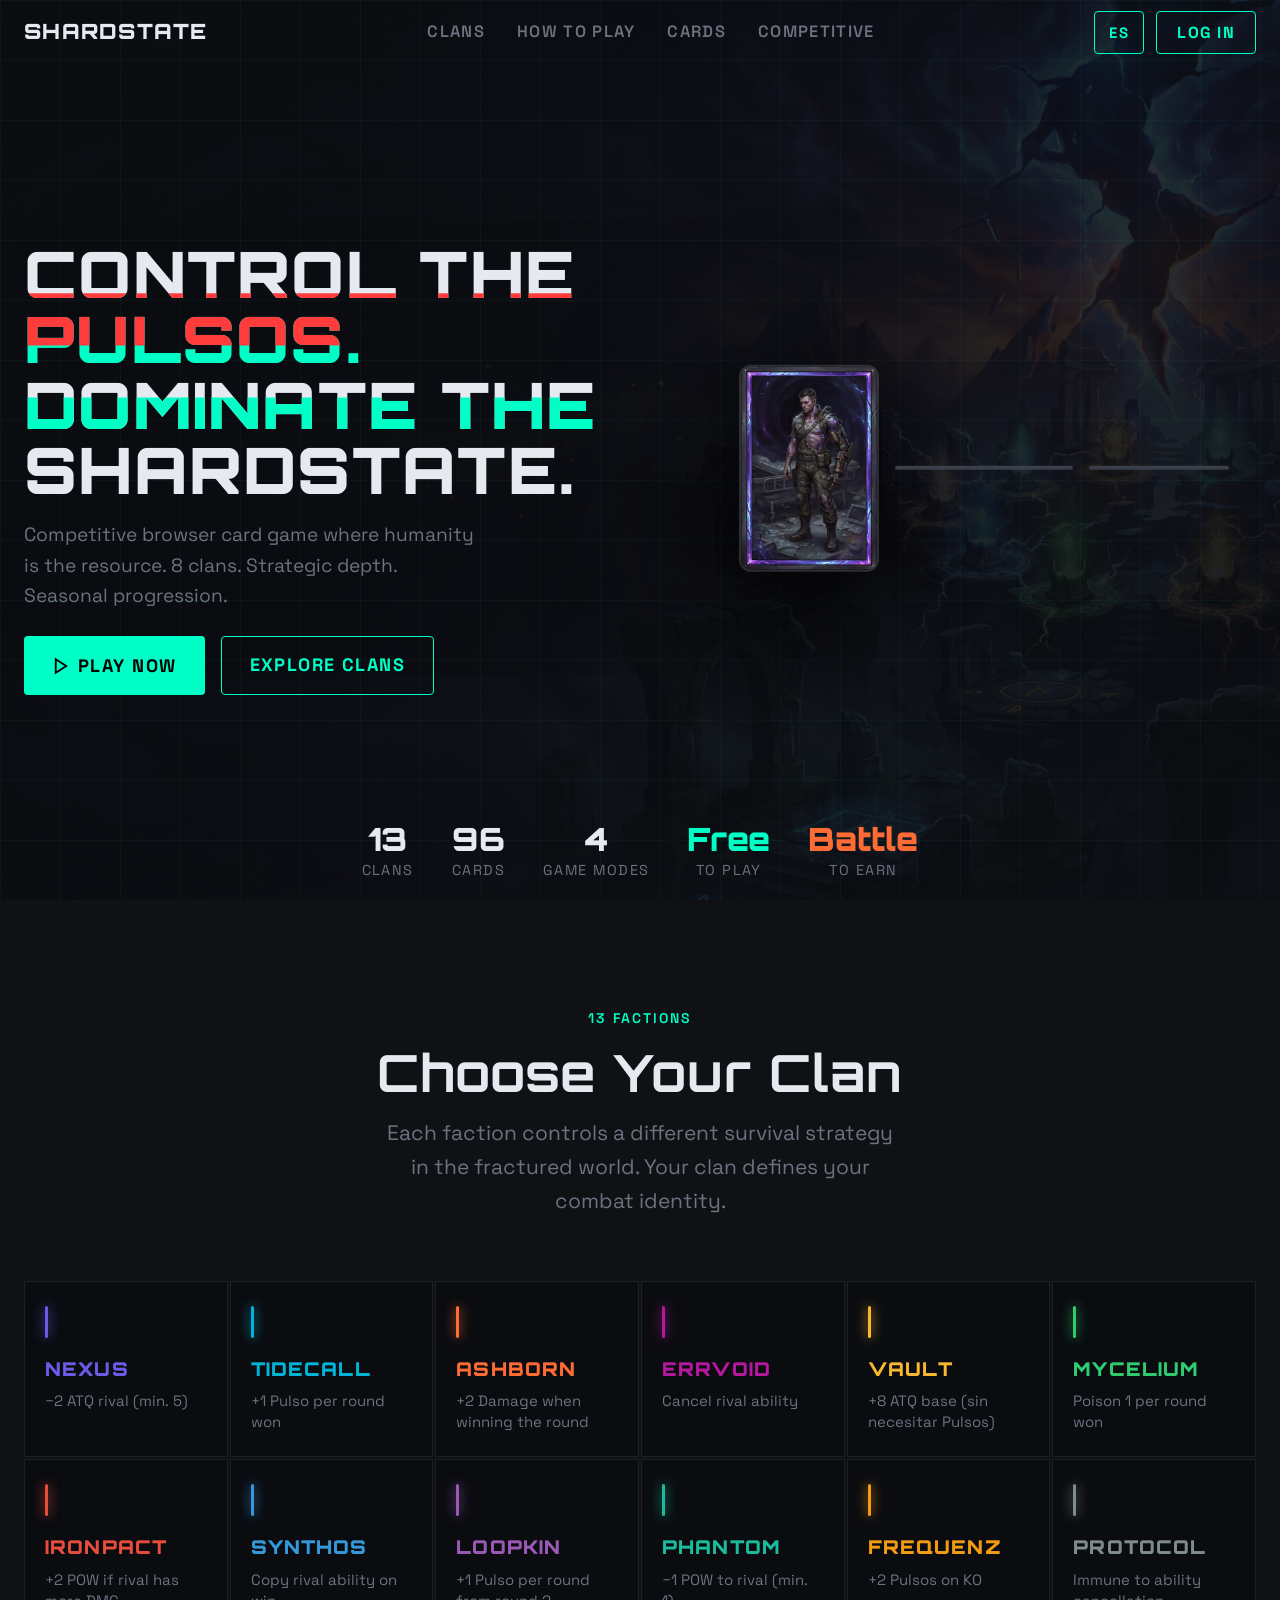
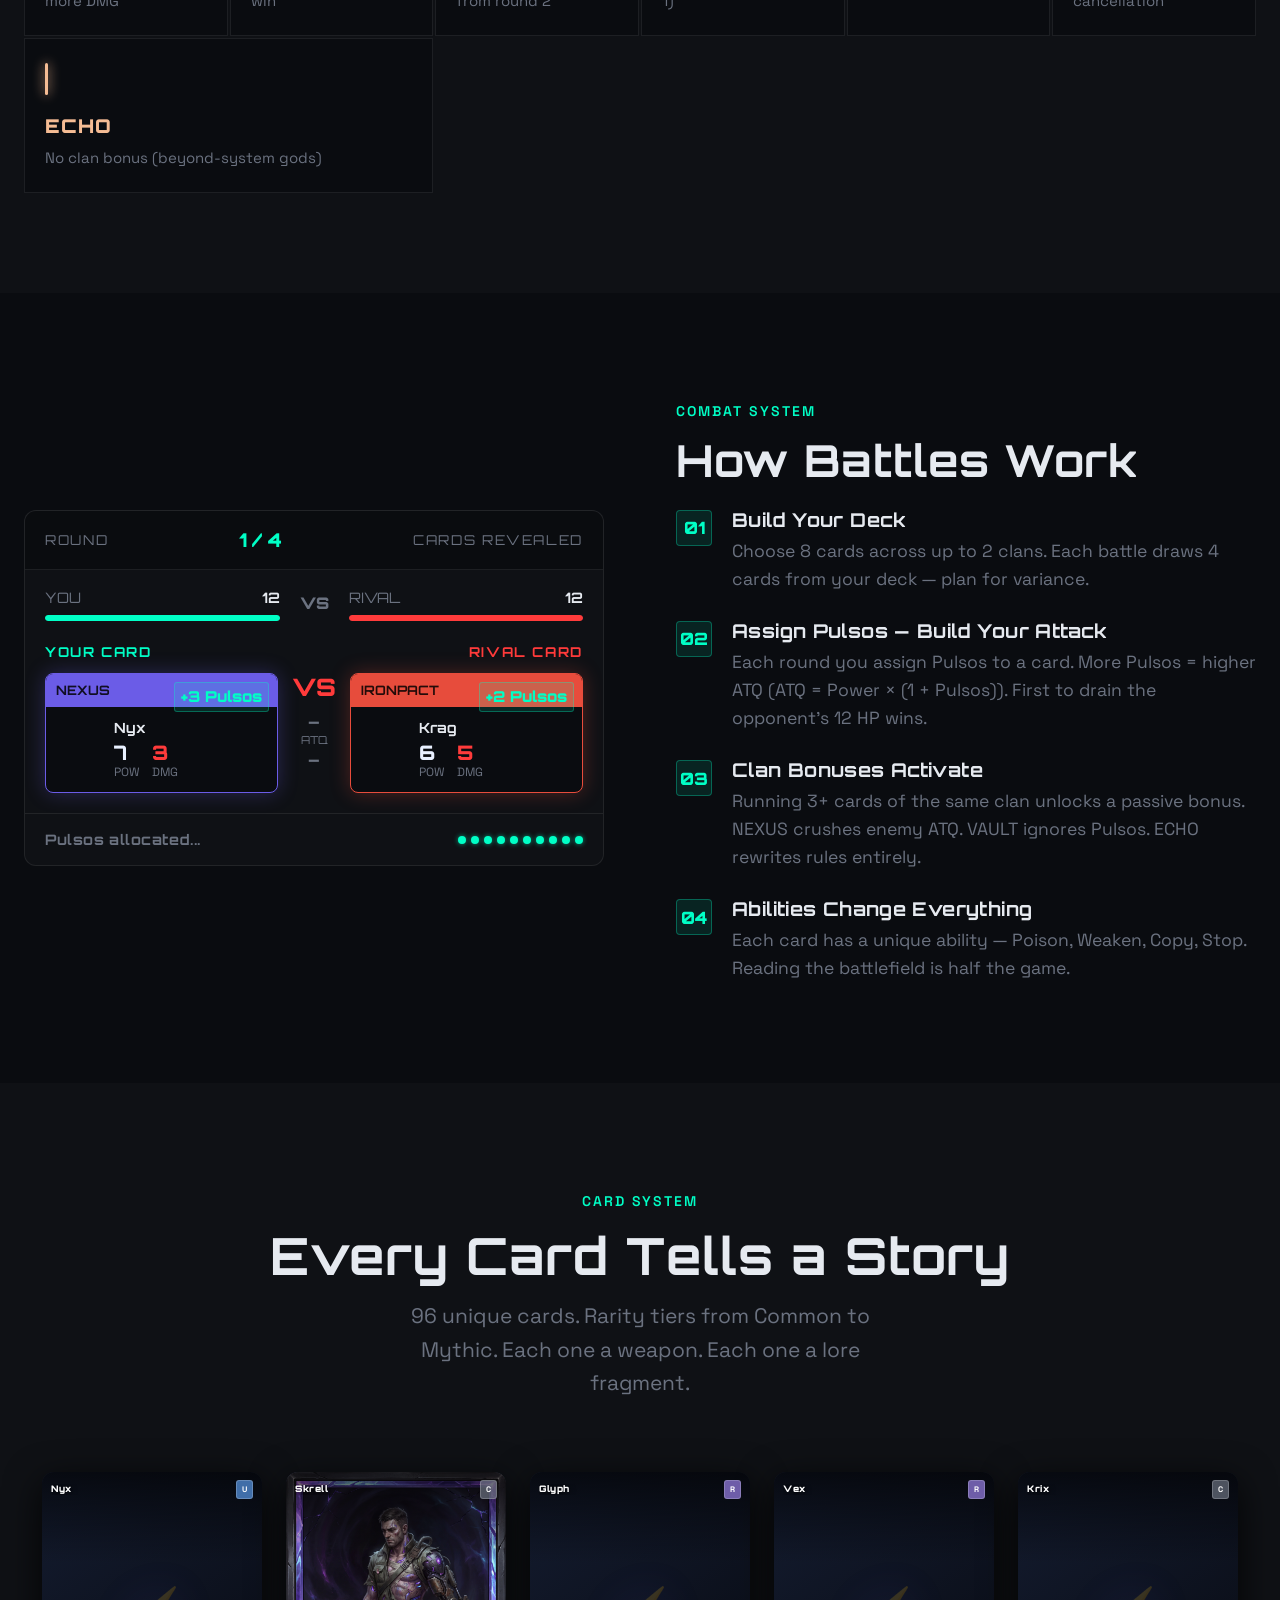
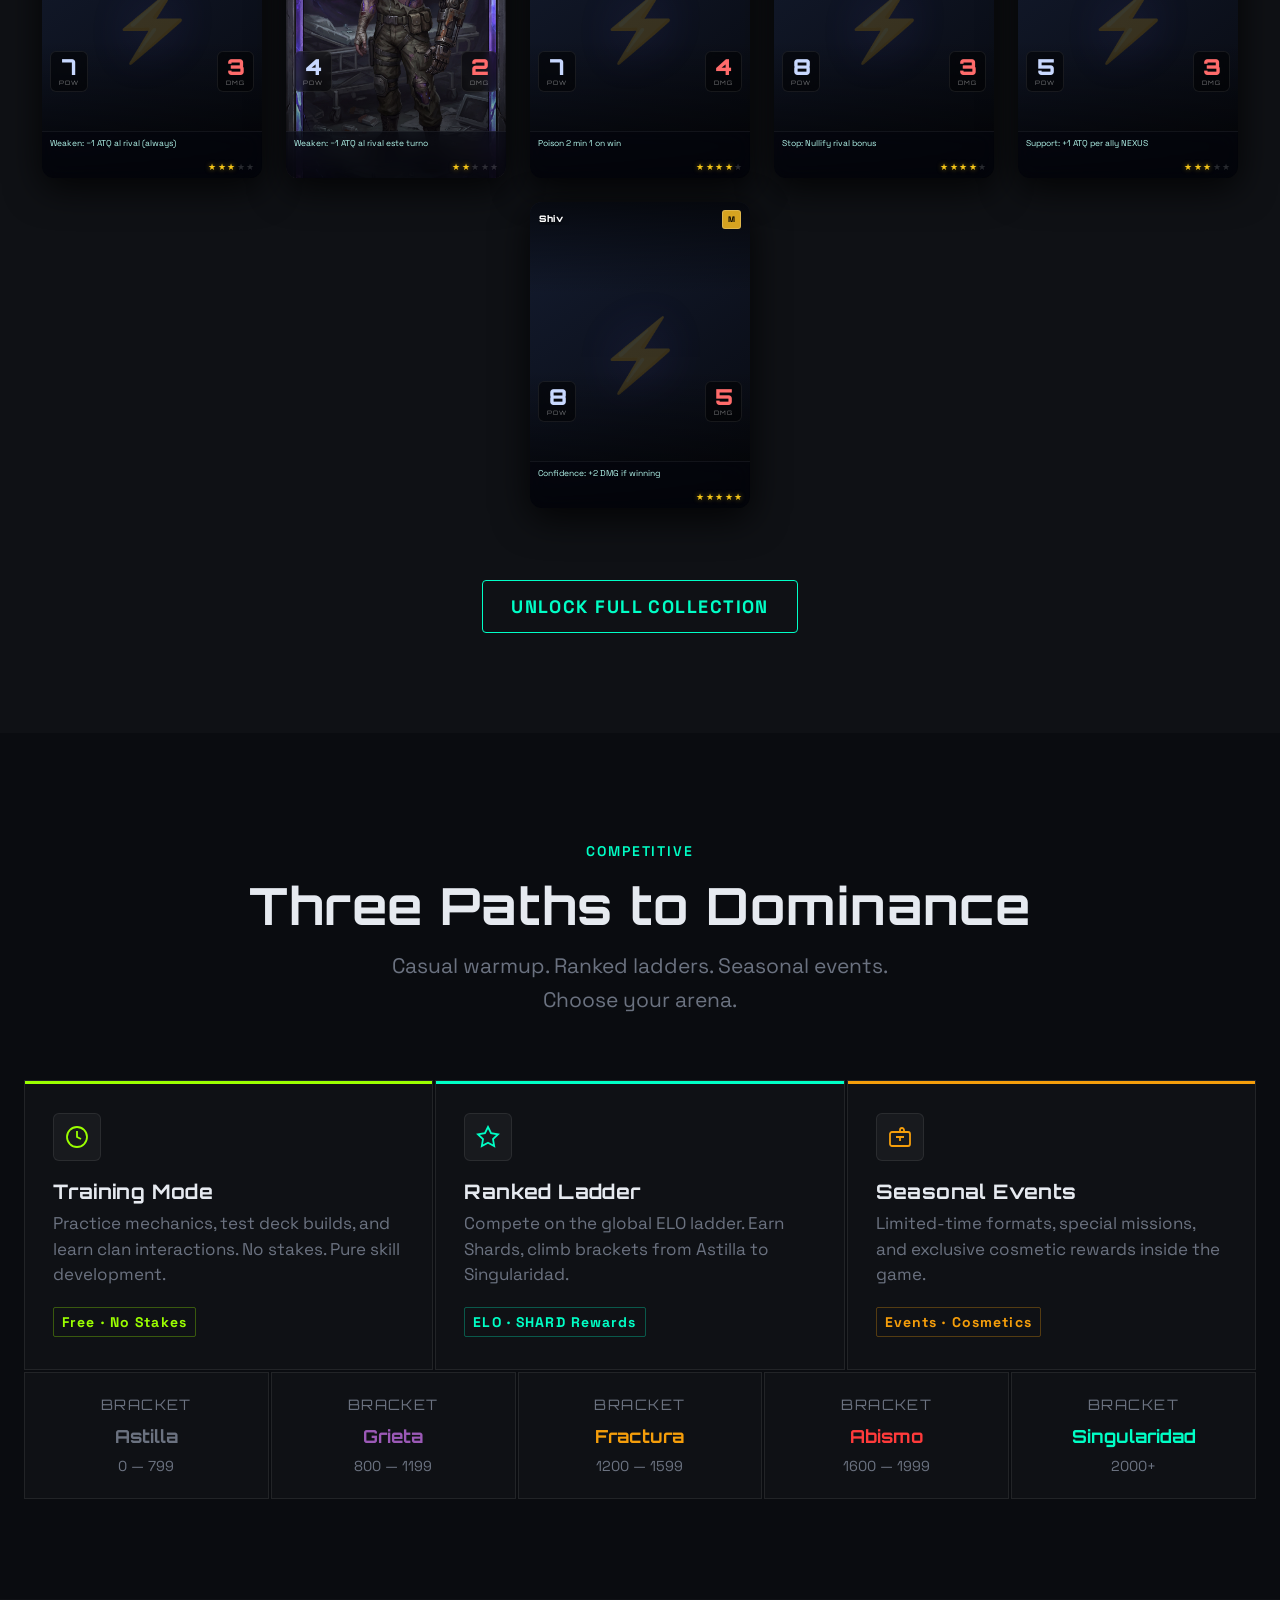
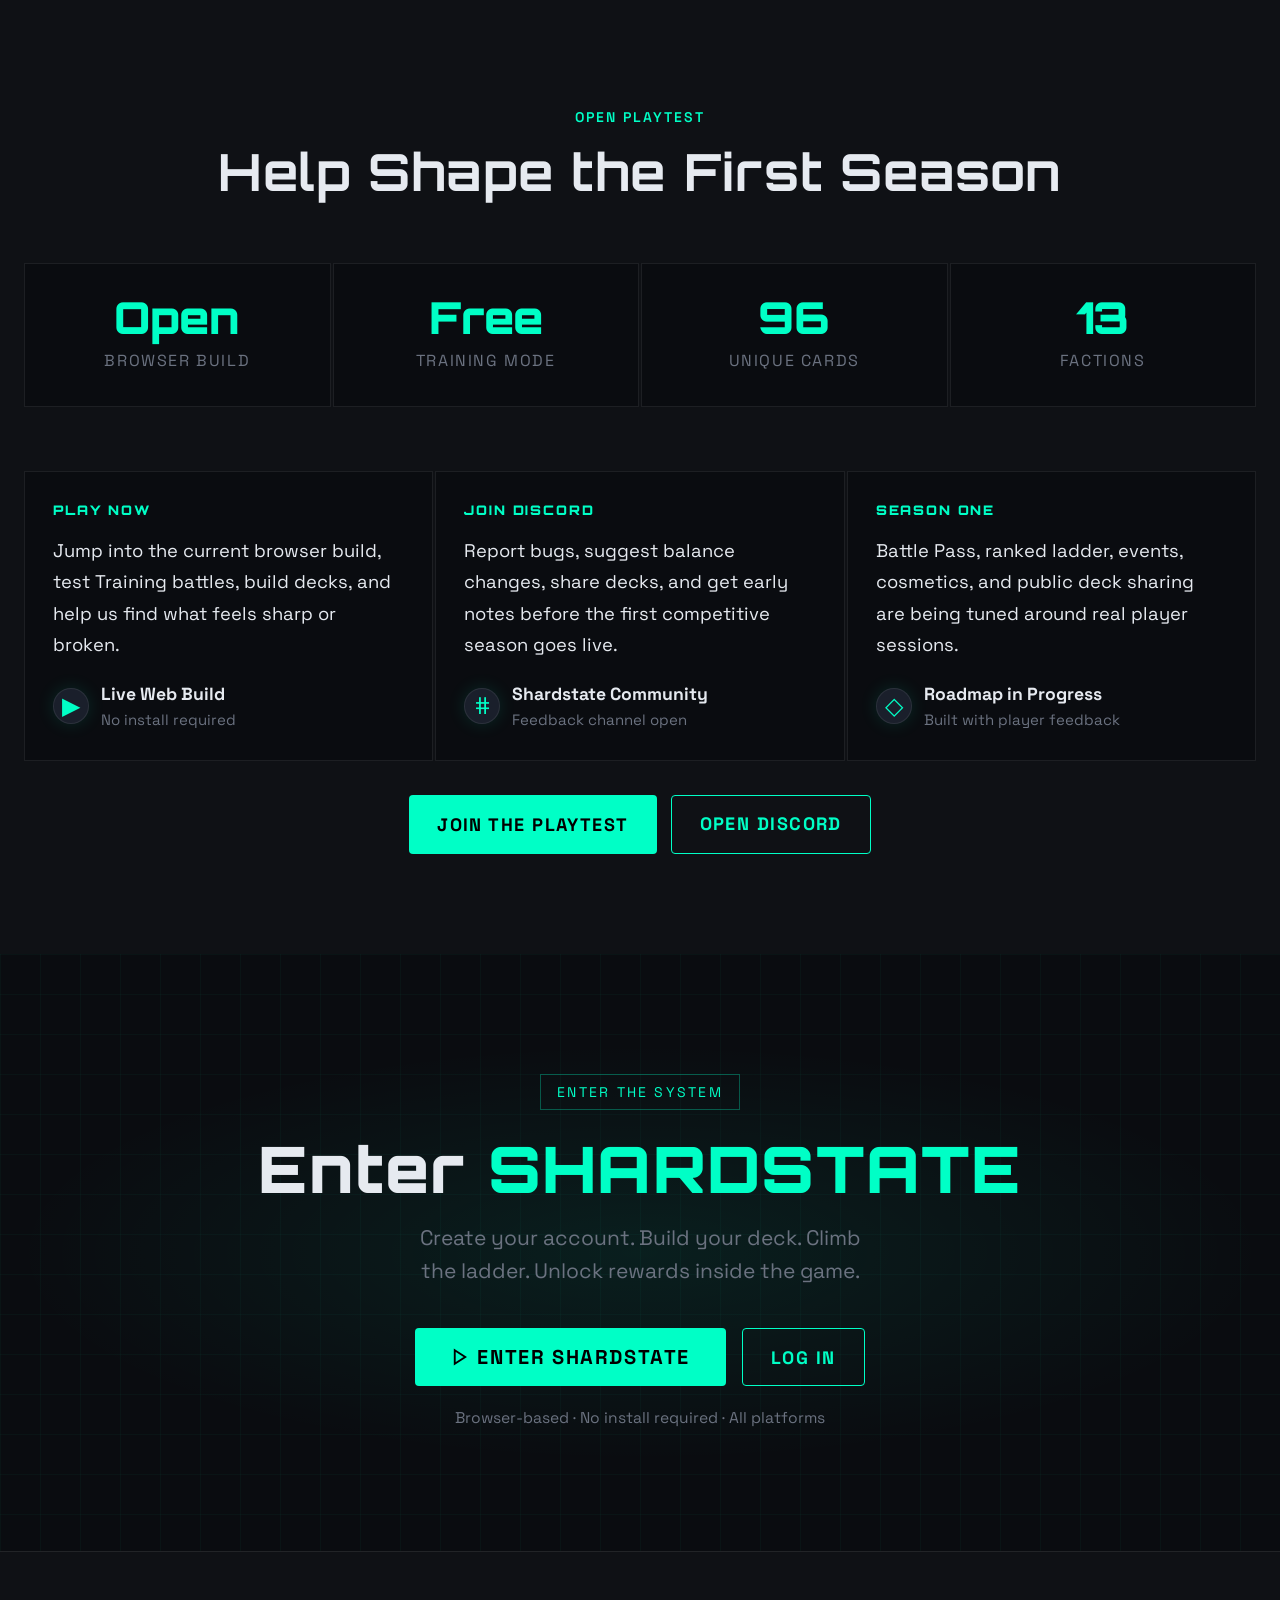
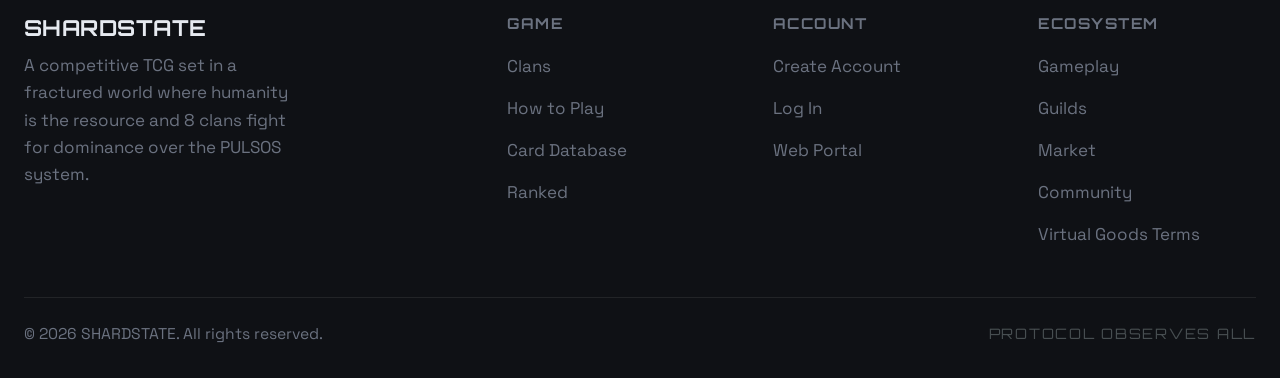
==== index.html @ ac9f01ad "Rework card system: 8 clans x 12 = 96 cards, new art + Nexus naming - engine/cards.js: drop 4 art-le" ====
<!DOCTYPE html>
<html lang="en">
<head>
<meta charset="UTF-8"/>
<meta name="viewport" content="width=device-width,initial-scale=1"/>
<title>SHARDSTATE — Control the Pulsos</title>
<meta name="description" content="Competitive browser card game with 8 clans, turn-based battles, deck building, seasonal rewards, and non-transferable in-game items."/>
<meta name="theme-color" content="#0A0C10"/>
<meta name="keywords" content="TCG, trading card game, card battle, PvP, shardstate, pulsos, clans, browser game"/>
<meta name="author" content="SHARDSTATE"/>
<link rel="canonical" href="https://shardstate.vercel.app/"/>

<!-- Open Graph / Facebook -->
<meta property="og:type" content="website"/>
<meta property="og:url" content="https://shardstate.vercel.app/"/>
<meta property="og:title" content="SHARDSTATE — Control the Pulsos"/>
<meta property="og:description" content="Competitive browser card game with 8 clans, turn-based battles, deck building, seasonal rewards, and non-transferable in-game items."/>
<meta property="og:image" content="https://shardstate.vercel.app/Assets/Logo/All_logos.jpg"/>
<meta property="og:image:width" content="1200"/>
<meta property="og:image:height" content="630"/>
<meta property="og:site_name" content="SHARDSTATE"/>

<!-- Twitter -->
<meta name="twitter:card" content="summary_large_image"/>
<meta name="twitter:url" content="https://shardstate.vercel.app/"/>
<meta name="twitter:title" content="SHARDSTATE — Control the Pulsos"/>
<meta name="twitter:description" content="Competitive browser card game with 8 clans, turn-based battles, deck building, seasonal rewards, and non-transferable in-game items."/>
<meta name="twitter:image" content="https://shardstate.vercel.app/Assets/Logo/All_logos.jpg"/>

<link rel="icon" href="icon-192.png"/>
<link rel="apple-touch-icon" href="icon-192.png"/>
<link rel="preconnect" href="https://fonts.googleapis.com"/>
<link rel="preconnect" href="https://fonts.gstatic.com" crossorigin/>
<link href="https://fonts.googleapis.com/css2?family=Space+Grotesk:wght@400;500;600;700&family=Orbitron:wght@700;900&display=swap" rel="stylesheet"/>
<style>
/* ── RESET & BASE ─────────────────────────────────────────── */
*,*::before,*::after{box-sizing:border-box;margin:0;padding:0}
:root{
  --bg:       #0A0C10;
  --bg2:      #0F1115;
  --bg3:      #1A1F2B;
  --acc:      #00FFC6;
  --red:      #FF3B3B;
  --bio:      #9BFF00;
  --text:     #E6EAF0;
  --muted:    #6B7280;
  --border:   rgba(255,255,255,0.08);
  --font-head:'Orbitron',monospace;
  --font-body:'Space Grotesk',sans-serif;
  --tr:       160ms cubic-bezier(.4,0,.2,1);
  --glow-acc: 0 0 24px rgba(0,255,198,0.3);
  --glow-red: 0 0 24px rgba(255,59,59,0.3);
}
html{scroll-behavior:smooth;font-size:20px}
body{background:var(--bg);color:var(--text);font-family:var(--font-body);line-height:1.6;overflow-x:hidden}
img{display:block;max-width:100%}
a{color:inherit;text-decoration:none}
button{cursor:pointer;font-family:var(--font-body);border:none;background:none}

/* ── SCROLLBAR ──────────────────────────────────────────────── */
::-webkit-scrollbar{width:6px}
::-webkit-scrollbar-track{background:var(--bg2)}
::-webkit-scrollbar-thumb{background:var(--bg3);border-radius:3px}

/* ── TYPOGRAPHY ─────────────────────────────────────────────── */
h1,h2,h3,h4{font-family:var(--font-head);line-height:1.1;letter-spacing:0.02em}
.label{font-size:0.7rem;letter-spacing:0.14em;text-transform:uppercase;color:var(--acc);font-weight:600}
.mono{font-family:'Space Grotesk',monospace;font-variant-numeric:tabular-nums}

/* ── LAYOUT HELPERS ─────────────────────────────────────────── */
.container{max-width:1280px;margin:0 auto;padding:0 24px}
.section{padding:100px 0;scroll-margin-top:64px}
section{scroll-margin-top:64px}
.section-header{text-align:center;margin-bottom:64px}
.section-header h2{font-size:clamp(1.8rem,4vw,3rem);margin-top:12px}
.section-header p{color:var(--muted);max-width:520px;margin:16px auto 0;font-size:1.05rem}

/* ── BUTTONS ────────────────────────────────────────────────── */
.btn{display:inline-flex;align-items:center;gap:8px;padding:14px 28px;border-radius:4px;font-weight:700;font-size:0.9rem;letter-spacing:0.08em;text-transform:uppercase;transition:all var(--tr)}
.btn-primary{background:var(--acc);color:#000}
.btn-primary:hover{box-shadow:var(--glow-acc);transform:translateY(-2px)}
.btn-outline{border:1.5px solid var(--acc);color:var(--acc)}
.btn-outline:hover{background:rgba(0,255,198,0.08);box-shadow:var(--glow-acc);transform:translateY(-2px)}
.btn-red{background:var(--red);color:#fff}
.btn-red:hover{box-shadow:var(--glow-red);transform:translateY(-2px)}
.btn svg{width:18px;height:18px;flex-shrink:0}

/* ── NAV ─────────────────────────────────────────────────────── */
#nav{position:fixed;top:0;left:0;right:0;z-index:100;transition:background var(--tr),border-color var(--tr)}
#nav.scrolled{background:rgba(10,12,16,0.95);border-bottom:1px solid var(--border);backdrop-filter:blur(12px)}
.nav-inner{display:flex;align-items:center;justify-content:space-between;height:64px;max-width:1280px;margin:0 auto;padding:0 24px}
.nav-logo{display:flex;align-items:center;gap:10px}
.nav-logo-img{height:36px;width:36px;border-radius:6px;object-fit:cover}
.nav-logo-text{font-family:var(--font-head);font-size:1.05rem;font-weight:900;letter-spacing:0.06em;color:var(--text)}
.nav-links{display:flex;align-items:center;gap:32px}
.nav-links a{font-size:0.82rem;font-weight:600;letter-spacing:0.08em;text-transform:uppercase;color:var(--muted);transition:color var(--tr)}
.nav-links a:hover{color:var(--text)}
.nav-cta{display:flex;gap:12px}

/* ── HERO ─────────────────────────────────────────────────────── */
#hero{position:relative;height:100vh;min-height:640px;display:flex;align-items:center;overflow:hidden}
.hero-bg{position:absolute;inset:0}
.hero-bg-img{width:100%;height:100%;object-fit:cover;object-position:center top;opacity:0.35;transform:scale(1.04);animation:heroScale 20s ease-in-out infinite alternate}
@keyframes heroScale{from{transform:scale(1.04)}to{transform:scale(1.12)}}
.hero-bg-overlay{position:absolute;inset:0;background:linear-gradient(135deg,rgba(10,12,16,0.92) 0%,rgba(10,12,16,0.6) 60%,rgba(10,12,16,0.85) 100%)}
.hero-grid-lines{position:absolute;inset:0;background-image:linear-gradient(rgba(0,255,198,0.04) 1px,transparent 1px),linear-gradient(90deg,rgba(0,255,198,0.04) 1px,transparent 1px);background-size:60px 60px;pointer-events:none}
.hero-content{position:relative;z-index:2;width:100%;max-width:1280px;margin:0 auto;padding:0 24px;padding-top:36px}
.hero-badge{display:inline-flex;align-items:center;gap:8px;padding:6px 14px;border:1px solid rgba(0,255,198,0.3);border-radius:2px;margin-bottom:28px}
.hero-badge-dot{width:6px;height:6px;background:var(--acc);border-radius:50%;animation:pulse 2s ease-in-out infinite}
@keyframes pulse{0%,100%{opacity:1;box-shadow:0 0 0 0 rgba(0,255,198,0.4)}50%{opacity:0.6;box-shadow:0 0 0 6px rgba(0,255,198,0)}}
.hero-badge span{font-size:0.7rem;letter-spacing:0.14em;text-transform:uppercase;color:var(--acc);font-weight:600}
.hero-title{font-size:clamp(2.2rem,5vw,4.05rem);font-weight:900;max-width:min(690px,58vw);margin-bottom:18px;line-height:1.02}
.hero-title .accent{color:var(--acc)}
.hero-sub{font-size:clamp(0.96rem,1.35vw,1.08rem);color:var(--muted);max-width:455px;margin-bottom:24px;font-weight:400}
.hero-actions{display:flex;gap:16px;flex-wrap:wrap}
.hero-stats{position:absolute;bottom:18px;left:50%;transform:translateX(-50%);display:flex;gap:38px;z-index:2}
.hero-stat{text-align:center}
.hero-stat-num{font-family:var(--font-head);font-size:1.6rem;font-weight:900;color:var(--text);line-height:1}
.hero-stat-label{font-size:0.72rem;letter-spacing:0.1em;text-transform:uppercase;color:var(--muted);margin-top:4px}
.hero-floating-cards{position:absolute;right:4%;top:52%;transform:translateY(-50%);display:flex;gap:16px;z-index:1;align-items:center;filter:drop-shadow(0 32px 80px rgba(0,0,0,0.8));pointer-events:none}
.hero-content{position:relative;z-index:3}
.hero-card{border-radius:12px;overflow:hidden;border:2px solid rgba(255,255,255,0.14);box-shadow:0 32px 80px rgba(0,0,0,0.7);transition:transform 0.25s ease}
.hero-card:nth-child(1){width:140px;animation:floatA 6s ease-in-out infinite}
.hero-card:nth-child(2){width:178px;z-index:2;animation:floatB 7s ease-in-out infinite;box-shadow:0 40px 100px rgba(0,0,0,0.8),0 0 40px rgba(107,92,231,0.3)}
.hero-card:nth-child(3){width:140px;animation:floatA 5s ease-in-out infinite reverse}
@keyframes floatA{0%,100%{transform:rotate(-5deg) translateY(18px)}50%{transform:rotate(-5deg) translateY(-4px)}}
@keyframes floatB{0%,100%{transform:rotate(0deg) translateY(0px)}50%{transform:rotate(0deg) translateY(-18px)}}
.hero-card img{width:100%;height:auto;display:block}

/* ── GLITCH TEXT ────────────────────────────────────────────── */
.glitch{position:relative}
.glitch::before,.glitch::after{content:attr(data-text);position:absolute;inset:0;pointer-events:none}
.glitch::before{color:var(--red);animation:glitch1 8s infinite;clip-path:polygon(0 20%,100% 20%,100% 40%,0 40%)}
.glitch::after{color:var(--acc);animation:glitch2 8s infinite;clip-path:polygon(0 60%,100% 60%,100% 75%,0 75%)}
@keyframes glitch1{0%,94%,100%{transform:none;opacity:0}95%{transform:translateX(-3px);opacity:0.7}97%{transform:translateX(2px);opacity:0.7}}
@keyframes glitch2{0%,94%,100%{transform:none;opacity:0}96%{transform:translateX(3px);opacity:0.6}98%{transform:translateX(-1px);opacity:0.6}}

/* ── CLANS ────────────────────────────────────────────────────── */
#clans{background:var(--bg2)}
.clans-grid{display:grid;grid-template-columns:repeat(auto-fill,minmax(180px,1fr));gap:2px}
.clan-card{position:relative;padding:24px 20px;background:var(--bg);border:1px solid var(--border);cursor:pointer;overflow:hidden;transition:border-color var(--tr),transform var(--tr)}
.clan-card::before{content:'';position:absolute;inset:0;background:linear-gradient(180deg,transparent 40%,rgba(0,0,0,0.7));opacity:0;transition:opacity var(--tr)}
.clan-card:hover{transform:translateY(-4px);border-color:var(--cc)}
.clan-card:hover .clan-lore{opacity:1;transform:translateY(0)}
.clan-card:hover::before{opacity:1}
.clan-color-bar{width:3px;height:32px;border-radius:2px;background:var(--cc);margin-bottom:16px;box-shadow:0 0 12px var(--cc)}
.clan-name{font-family:var(--font-head);font-size:0.95rem;font-weight:900;letter-spacing:0.06em;margin-bottom:6px;color:var(--cc)}
.clan-bonus{font-size:0.75rem;color:var(--muted);line-height:1.4}
.clan-lore{position:absolute;bottom:0;left:0;right:0;padding:12px 20px;background:rgba(10,12,16,0.92);font-size:0.72rem;color:var(--text);opacity:0;transform:translateY(6px);transition:all var(--tr);border-top:1px solid var(--border)}
.clan-echo{grid-column:span 2}

/* ── GAMEPLAY ────────────────────────────────────────────────── */
#gameplay{background:var(--bg)}
.gameplay-grid{display:grid;grid-template-columns:1fr 1fr;gap:72px;align-items:center}
.gameplay-visual{position:relative}
.battle-arena{background:var(--bg2);border:1px solid var(--border);border-radius:12px;overflow:hidden}
.battle-header{display:flex;align-items:center;justify-content:space-between;padding:14px 20px;border-bottom:1px solid var(--border);background:rgba(0,0,0,0.3)}
.battle-round-label{font-family:var(--font-head);font-size:0.68rem;letter-spacing:0.12em;text-transform:uppercase;color:var(--muted)}
.battle-round-num{font-family:var(--font-head);font-size:0.95rem;font-weight:900;color:var(--acc)}
.battle-life-bars{display:flex;gap:20px;padding:16px 20px 0;align-items:center}
.life-bar-wrap{flex:1}
.life-bar-label{display:flex;justify-content:space-between;font-size:0.72rem;color:var(--muted);margin-bottom:6px;font-family:var(--font-head)}
.life-bar-label span:last-child{color:var(--text);font-weight:700}
.life-bar-track{height:6px;background:rgba(255,255,255,0.06);border-radius:3px;overflow:hidden}
.life-bar-fill{height:100%;border-radius:3px;transition:width 0.6s ease}
.life-bar-fill.player{background:var(--acc);box-shadow:0 0 8px rgba(0,255,198,0.5)}
.life-bar-fill.opp{background:var(--red);box-shadow:0 0 8px rgba(255,59,59,0.5)}
.battle-vs-divider{font-family:var(--font-head);font-size:0.8rem;font-weight:900;color:var(--muted);flex-shrink:0}
.battle-cards-area{display:flex;gap:16px;padding:20px;align-items:stretch}
.battle-side{flex:1;display:flex;flex-direction:column;gap:10px}
.battle-side-label{font-size:0.68rem;letter-spacing:0.12em;text-transform:uppercase;font-family:var(--font-head);font-weight:700}
.battle-side-label.you{color:var(--acc)}
.battle-side-label.opp{color:var(--red);text-align:right}
.battle-card-slot{border-radius:8px;border:1.5px solid var(--border);overflow:hidden;background:var(--bg);transition:border-color 0.3s,box-shadow 0.3s;position:relative}
.battle-card-slot.active{border-color:var(--slot-color,var(--acc));box-shadow:0 0 20px var(--slot-glow,rgba(0,255,198,0.25))}
.bcs-header{padding:6px 10px;font-family:var(--font-head);font-size:0.65rem;font-weight:700;color:rgba(0,0,0,0.85)}
.bcs-body{display:flex;gap:10px;padding:10px}
.bcs-art{width:48px;height:64px;border-radius:4px;overflow:hidden;flex-shrink:0}
.bcs-art img{width:100%;height:100%;object-fit:cover;object-position:top}
.bcs-info{flex:1;min-width:0}
.bcs-name{font-family:var(--font-head);font-size:0.7rem;font-weight:700;color:var(--text);white-space:nowrap;overflow:hidden;text-overflow:ellipsis;margin-bottom:4px}
.bcs-stats{display:flex;gap:12px}
.bcs-pow{font-family:var(--font-head);font-size:1rem;font-weight:900;color:#e8f0ff;line-height:1}
.bcs-dmg{font-family:var(--font-head);font-size:1rem;font-weight:900;color:var(--red);line-height:1}
.bcs-stat-label{font-size:0.6rem;color:var(--muted)}
.bcs-pillz{position:absolute;top:8px;right:8px;font-family:var(--font-head);font-size:0.75rem;font-weight:900;color:var(--acc);background:rgba(0,255,198,0.12);border:1px solid rgba(0,255,198,0.3);padding:2px 6px;border-radius:3px;opacity:0;transition:opacity 0.3s}
.battle-card-slot.active .bcs-pillz{opacity:1}
.battle-middle{display:flex;flex-direction:column;align-items:center;justify-content:center;gap:8px;flex-shrink:0;width:40px}
.battle-vs-big{font-family:var(--font-head);font-size:1.2rem;font-weight:900;color:var(--red)}
.battle-atq-indicator{display:flex;flex-direction:column;align-items:center;gap:3px}
.atq-val{font-family:var(--font-head);font-size:0.72rem;font-weight:900;line-height:1;transition:color 0.3s}
.atq-val.win{color:var(--acc)}
.atq-val.lose{color:var(--red)}
.battle-footer{padding:14px 20px;border-top:1px solid var(--border);display:flex;align-items:center;justify-content:space-between;min-height:52px}
.battle-log{font-family:var(--font-head);font-size:0.72rem;font-weight:700;letter-spacing:0.04em;transition:all 0.3s}
.battle-log.win{color:var(--acc)}
.battle-log.lose{color:var(--red)}
.battle-log.neutral{color:var(--muted)}
.battle-pillz-remaining{display:flex;gap:5px;align-items:center}
.pr-dot{width:8px;height:8px;border-radius:50%;background:var(--acc);box-shadow:0 0 5px rgba(0,255,198,0.6);transition:all 0.3s}
.pr-dot.used{background:var(--bg3);box-shadow:none}
.gameplay-steps{display:flex;flex-direction:column;gap:28px}
.step{display:flex;gap:20px;align-items:flex-start}
.step-num{flex-shrink:0;width:36px;height:36px;border-radius:4px;background:rgba(0,255,198,0.1);border:1px solid rgba(0,255,198,0.3);display:flex;align-items:center;justify-content:center;font-family:var(--font-head);font-size:0.85rem;font-weight:900;color:var(--acc)}
.step-body h4{font-family:var(--font-head);font-size:0.95rem;margin-bottom:6px}
.step-body p{font-size:0.88rem;color:var(--muted);line-height:1.6}

/* ── CARDS PREVIEW ───────────────────────────────────────────── */
#cards{background:var(--bg2)}
.cards-showcase{display:flex;justify-content:center;gap:24px;flex-wrap:wrap;perspective:1400px;padding:8px 0 24px}
/* ── Showcase cards: card-template structure ──────────── */
.showcase-card{position:relative;width:220px;height:306px;border-radius:12px;overflow:hidden;cursor:pointer;flex-shrink:0;transition:transform .22s ease, box-shadow .22s ease;box-shadow:0 10px 36px rgba(0,0,0,.8)}
.showcase-card:hover{transform:translateY(-6px) scale(1.025);box-shadow:0 18px 50px rgba(0,0,0,.85),0 0 22px color-mix(in srgb,var(--cc) 40%,transparent)}
.showcase-card .card-art{position:absolute;inset:0;z-index:0;background:linear-gradient(145deg,#141c30,#07090f)}
.showcase-card .card-art img{width:100%;height:100%;object-fit:cover;object-position:top center;display:block;transition:transform .5s ease}
.showcase-card:hover .card-art img{transform:scale(1.05)}
.showcase-card .card-art-placeholder{position:absolute;inset:0;display:flex;align-items:center;justify-content:center;font-size:70px;opacity:.18;filter:drop-shadow(0 0 24px var(--cc,#6B5CE7))}
.showcase-card .card-art.has-img .card-art-placeholder{display:none}
.showcase-card .card-vignette{position:absolute;inset:0;z-index:1;pointer-events:none;background:linear-gradient(180deg,rgba(0,0,0,.65) 0%,rgba(0,0,0,0) 30%),linear-gradient(0deg,rgba(0,0,0,.75) 0%,rgba(0,0,0,0) 45%)}
.showcase-card .card-top{position:absolute;top:0;left:0;right:0;z-index:10;display:flex;align-items:center;gap:5px;padding:8px 9px 9px}
.showcase-card .card-name{flex:1;font-family:var(--font-head);font-size:9px;font-weight:900;color:#fff;letter-spacing:.5px;white-space:nowrap;overflow:hidden;text-overflow:ellipsis;text-shadow:0 1px 6px rgba(0,0,0,.95);line-height:1.2}
.showcase-card .card-rar{font-family:var(--font-mono);font-size:8px;font-weight:900;padding:2px 5px;border-radius:3px;flex-shrink:0;border:1px solid rgba(255,255,255,.2)}
.showcase-card .rar-C{background:rgba(107,114,128,.7);color:#fff}
.showcase-card .rar-U{background:rgba(96,165,250,.65);color:#fff}
.showcase-card .rar-R{background:rgba(167,139,250,.65);color:#fff}
.showcase-card .rar-M{background:rgba(251,191,36,.85);color:#000}
.showcase-card .card-stats{position:absolute;bottom:82px;left:0;right:0;z-index:10;display:flex;align-items:center;justify-content:space-between;padding:0 8px 4px}
.showcase-card .stat-pill{display:flex;flex-direction:column;align-items:center;background:rgba(0,0,0,.5);backdrop-filter:blur(4px);-webkit-backdrop-filter:blur(4px);border-radius:6px;padding:4px 8px 3px;border:1px solid rgba(255,255,255,.08);min-width:36px}
.showcase-card .stat-pill-num{font-family:var(--font-head);font-size:22px;font-weight:900;line-height:1;letter-spacing:-1px}
.showcase-card .stat-pill-num.pow{color:#c8d8ff}
.showcase-card .stat-pill-num.dmg{color:#ff6b6b}
.showcase-card .stat-pill-label{font-size:6px;letter-spacing:1px;color:rgba(255,255,255,.45);text-transform:uppercase;font-family:var(--font-head)}
.showcase-card .card-bottom{position:absolute;bottom:0;left:0;right:0;z-index:10;background:rgba(4,6,14,.58);backdrop-filter:blur(10px);-webkit-backdrop-filter:blur(10px);padding:6px 8px 24px 8px;border-top:1px solid rgba(255,255,255,.06)}
.showcase-card .card-ability{font-size:8.5px;color:#b2f5ea;line-height:1.4;min-height:16px;font-family:var(--font-mono)}
.showcase-card .card-stars{position:absolute;bottom:6px;right:8px;z-index:11;display:flex;gap:1.5px;font-size:9px;line-height:1}
.showcase-card .card-stars .f{color:#f5c518;text-shadow:0 0 5px rgba(245,197,24,.5)}
.showcase-card .card-stars .e{color:rgba(255,255,255,.15)}

/* ── COMPETITIVE ─────────────────────────────────────────────── */
#competitive{background:var(--bg)}
.comp-grid{display:grid;grid-template-columns:repeat(3,1fr);gap:2px}
.comp-tier{padding:32px 28px;background:var(--bg2);border:1px solid var(--border);position:relative;overflow:hidden}
.comp-tier::after{content:'';position:absolute;top:0;left:0;right:0;height:3px;background:var(--tc)}
.comp-tier-icon{width:48px;height:48px;border-radius:6px;display:flex;align-items:center;justify-content:center;margin-bottom:20px;background:rgba(255,255,255,0.04);border:1px solid var(--border)}
.comp-tier-icon svg{width:24px;height:24px}
.comp-tier h3{font-family:var(--font-head);font-size:1rem;margin-bottom:8px}
.comp-tier p{font-size:0.85rem;color:var(--muted);line-height:1.5;margin-bottom:16px}
.comp-tag{display:inline-block;padding:3px 8px;border-radius:2px;font-size:0.7rem;font-weight:700;letter-spacing:0.08em;border:1px solid}
.comp-tag.free{color:#9BFF00;border-color:rgba(155,255,0,0.3)}
.comp-tag.ranked{color:var(--acc);border-color:rgba(0,255,198,0.3)}
.comp-tag.chain{color:#f59e0b;border-color:rgba(245,158,11,0.3)}

/* ── SOCIAL PROOF ─────────────────────────────────────────────── */
#proof{background:var(--bg2)}
.stats-row{display:grid;grid-template-columns:repeat(4,1fr);gap:2px;margin-bottom:64px}
.stat-cell{padding:32px 24px;background:var(--bg);border:1px solid var(--border);text-align:center}
.stat-cell-num{font-family:var(--font-head);font-size:2.2rem;font-weight:900;color:var(--text);line-height:1}
.stat-cell-num .acc{color:var(--acc)}
.stat-cell-label{font-size:0.8rem;color:var(--muted);text-transform:uppercase;letter-spacing:0.1em;margin-top:8px}
.testimonials{display:grid;grid-template-columns:repeat(3,1fr);gap:2px}
.testi{padding:28px;background:var(--bg);border:1px solid var(--border)}
.acquisition-card{position:relative;min-height:258px;display:flex;flex-direction:column;justify-content:space-between;overflow:hidden}
.acquisition-card::before{content:'';position:absolute;inset:0;background:linear-gradient(135deg,rgba(0,255,198,0.08),transparent 38%,rgba(155,89,182,0.08));opacity:0;transition:opacity var(--tr)}
.acquisition-card:hover::before{opacity:1}
.testi-kicker{position:relative;font-family:var(--font-head);font-size:0.66rem;font-weight:900;letter-spacing:0.14em;text-transform:uppercase;color:var(--acc);margin-bottom:14px}
.testi-text{font-size:0.92rem;color:var(--text);line-height:1.7;margin-bottom:20px;font-style:italic}
.acquisition-card .testi-text{position:relative;font-style:normal;color:var(--text2)}
.testi-author{display:flex;align-items:center;gap:12px}
.testi-avatar{width:36px;height:36px;border-radius:50%;background:var(--bg3);display:flex;align-items:center;justify-content:center;font-size:1.2rem;border:1px solid var(--border)}
.acquisition-card .testi-avatar{color:var(--acc);box-shadow:0 0 18px rgba(0,255,198,0.12)}
.testi-name{font-weight:700;font-size:0.88rem}
.testi-rank{font-size:0.75rem;color:var(--muted)}
.proof-actions{display:flex;gap:14px;justify-content:center;flex-wrap:wrap;margin-top:34px}

/* ── CTA SECTION ─────────────────────────────────────────────── */
#play-entry{background:var(--bg);position:relative;overflow:hidden;text-align:center;padding:120px 24px}
.cta-glow{position:absolute;inset:0;background:radial-gradient(ellipse 70% 50% at 50% 50%,rgba(0,255,198,0.08) 0%,transparent 70%);pointer-events:none}
.cta-lines{position:absolute;inset:0;background-image:linear-gradient(rgba(0,255,198,0.03) 1px,transparent 1px),linear-gradient(90deg,rgba(0,255,198,0.03) 1px,transparent 1px);background-size:40px 40px;pointer-events:none}
.cta-label{display:inline-block;padding:6px 16px;border:1px solid rgba(0,255,198,0.3);font-size:0.7rem;letter-spacing:0.16em;text-transform:uppercase;color:var(--acc);margin-bottom:24px}
.cta-title{font-size:clamp(2rem,5vw,4rem);font-weight:900;margin-bottom:16px;position:relative}
.cta-sub{font-size:1.05rem;color:var(--muted);max-width:480px;margin:0 auto 40px}
.cta-actions{display:flex;gap:16px;justify-content:center;flex-wrap:wrap}

/* ── FOOTER ──────────────────────────────────────────────────── */
footer{background:var(--bg2);border-top:1px solid var(--border);padding:64px 0 32px}
.footer-grid{display:grid;grid-template-columns:2fr 1fr 1fr 1fr;gap:48px;margin-bottom:48px}
.footer-brand h3{font-family:var(--font-head);font-size:1.1rem;margin-bottom:12px}
.footer-brand p{font-size:0.85rem;color:var(--muted);line-height:1.6;max-width:280px}
.footer-col h4{font-family:var(--font-head);font-size:0.75rem;letter-spacing:0.1em;color:var(--muted);text-transform:uppercase;margin-bottom:16px}
.footer-col ul{list-style:none;display:flex;flex-direction:column;gap:10px}
.footer-col ul li a{font-size:0.85rem;color:var(--muted);transition:color var(--tr)}
.footer-col ul li a:hover{color:var(--text)}
.footer-bottom{display:flex;align-items:center;justify-content:space-between;padding-top:24px;border-top:1px solid var(--border)}
.footer-copy{font-size:0.78rem;color:var(--muted)}
.footer-protocol{font-family:var(--font-head);font-size:0.72rem;letter-spacing:0.12em;color:rgba(127,140,141,0.5);text-transform:uppercase}

/* ── AUTH MODAL ──────────────────────────────────────────────── */
#auth-overlay{position:fixed;inset:0;z-index:200;background:rgba(0,0,0,0.85);backdrop-filter:blur(8px);display:none;align-items:center;justify-content:center;padding:20px}
#auth-overlay.open{display:flex}
.auth-modal{background:var(--bg2);border:1px solid var(--border);border-radius:8px;width:100%;max-width:440px;padding:36px;position:relative;animation:slideUp 0.2s ease-out}
@keyframes slideUp{from{opacity:0;transform:translateY(16px)}to{opacity:1;transform:translateY(0)}}
.auth-close{position:absolute;top:16px;right:16px;width:32px;height:32px;display:flex;align-items:center;justify-content:center;color:var(--muted);transition:color var(--tr);font-size:1.2rem}
.auth-close:hover{color:var(--text)}
.auth-logo{font-family:var(--font-head);font-size:1.2rem;font-weight:900;letter-spacing:0.06em;margin-bottom:8px}
.auth-tagline{font-size:0.82rem;color:var(--muted);margin-bottom:28px}
.auth-tabs{display:flex;gap:2px;margin-bottom:24px;background:var(--bg);border-radius:4px;padding:3px}
.auth-tab{flex:1;padding:9px;border-radius:3px;font-size:0.8rem;font-weight:700;letter-spacing:0.08em;text-transform:uppercase;color:var(--muted);transition:all var(--tr)}
.auth-tab.active{background:var(--bg3);color:var(--text)}
.auth-step{display:none}
.auth-step.active{display:block}
.field{margin-bottom:16px}
.field label{display:block;font-size:0.75rem;letter-spacing:0.08em;text-transform:uppercase;color:var(--muted);margin-bottom:6px;font-weight:600}
.field input{width:100%;padding:12px 14px;background:var(--bg);border:1px solid var(--border);border-radius:4px;color:var(--text);font-family:var(--font-body);font-size:0.92rem;transition:border-color var(--tr)}
.field input:focus{outline:none;border-color:var(--acc)}
.field input::placeholder{color:var(--muted)}
.pw-rule{font-size:0.72rem;color:var(--muted);margin-top:4px;display:none}
.auth-bot-trap{position:absolute!important;left:-10000px!important;top:auto!important;width:1px!important;height:1px!important;overflow:hidden!important}
.auth-feedback{font-size:0.8rem;color:var(--red);margin-bottom:12px;min-height:18px;display:block}
.auth-feedback.ok{color:var(--acc)}
.auth-submit{width:100%;padding:14px;background:var(--acc);color:#000;font-family:var(--font-head);font-size:0.88rem;font-weight:700;letter-spacing:0.08em;border-radius:4px;transition:all var(--tr);margin-top:4px}
.auth-submit:hover{box-shadow:var(--glow-acc);transform:translateY(-1px)}
.auth-divider{display:flex;align-items:center;gap:12px;margin:20px 0;color:var(--muted);font-size:0.78rem}
.auth-divider::before,.auth-divider::after{content:'';flex:1;height:1px;background:var(--border)}
.oauth-btns{display:flex;gap:10px}
.oauth-btn{flex:1;padding:11px;border:1px solid var(--border);border-radius:4px;display:flex;align-items:center;justify-content:center;gap:8px;font-size:0.82rem;font-weight:600;color:var(--muted);transition:all var(--tr)}
.oauth-btn:hover{border-color:rgba(255,255,255,0.2);color:var(--text)}
.auth-username-step h3{font-family:var(--font-head);font-size:1rem;margin-bottom:6px}
.auth-username-step p{font-size:0.82rem;color:var(--muted);margin-bottom:24px}

/* ── RESPONSIVE ──────────────────────────────────────────────── */
@media(max-width:1200px){
  .hero-floating-cards{right:2%;gap:12px}
  .hero-card:nth-child(2){width:160px}
  .hero-card:nth-child(1),.hero-card:nth-child(3){width:130px}
}
@media(max-width:1024px){
  .hero-floating-cards{display:none}
  .hero-title{max-width:100%}
  .gameplay-grid{grid-template-columns:1fr}
  .footer-grid{grid-template-columns:1fr 1fr}
}
@media(max-width:768px){
  .section{padding:72px 0}
  .nav-links{display:none}
  .hero-stats{gap:24px;flex-wrap:wrap;justify-content:center}
  .stats-row{grid-template-columns:repeat(2,1fr)}
  .comp-grid{grid-template-columns:1fr}
  .testimonials{grid-template-columns:1fr}
  .footer-grid{grid-template-columns:1fr}
  .footer-col:not(.footer-brand){display:none}
  .clans-grid{grid-template-columns:repeat(auto-fill,minmax(140px,1fr))}
  .clan-echo{grid-column:span 1}
}
@media(max-width:480px){
  .hero-title{font-size:2.2rem}
  .cards-showcase .showcase-card:nth-child(n+4){display:none}
}
@media(max-width:640px){
  html{font-size:16px}
  body{overflow-x:hidden}
  .container{padding:0 14px}
  .nav-inner{height:auto;min-height:58px;padding:8px 14px;gap:10px}
  .nav-logo-text{font-size:0.82rem}
  .nav-logo-img{width:34px;height:34px}
  .nav-cta{gap:8px;flex-wrap:nowrap}
  .nav-cta .btn{padding:8px 10px!important;font-size:0.68rem!important}
  #hero{height:auto;min-height:100dvh;padding:88px 0 142px}
  .hero-content{padding:0 16px}
  .hero-title{font-size:clamp(1.85rem,8.9vw,2.35rem);line-height:1.05;max-width:100%;overflow-wrap:anywhere}
  .hero-sub{font-size:0.98rem;max-width:100%;margin-bottom:26px}
  .hero-actions{display:grid;grid-template-columns:1fr;gap:12px;width:100%}
  .hero-actions .btn{width:100%;justify-content:center;padding:13px 16px}
  .hero-stats{left:16px;right:16px;bottom:18px;transform:none;display:grid;grid-template-columns:repeat(2,minmax(0,1fr));gap:10px}
  .hero-stat{min-width:0;padding:10px 8px;border:1px solid var(--border);background:rgba(10,10,14,0.72);border-radius:6px}
  .hero-stat-num{font-size:1rem}
  .hero-stat-label{font-size:0.62rem;letter-spacing:0.04em}
  .section{padding:58px 0}
  .section-title{font-size:clamp(1.45rem,9vw,2.2rem)}
  .section-sub{font-size:0.94rem}
  .stats-row{grid-template-columns:1fr 1fr;gap:10px}
  .stat-card{padding:18px 12px}
  .battle-cards-area{flex-direction:column;padding:12px}
  .battle-middle{width:auto;flex-direction:row}
  .clans-grid{grid-template-columns:1fr 1fr;gap:10px}
  .clan-card{min-height:160px;padding:16px 12px}
  .cards-showcase{gap:10px}
  .showcase-card{width:118px}
  .auth-modal{max-width:calc(100vw - 24px);padding:24px 18px}
  .oauth-btns{flex-direction:column}
}
</style>
</head>
<body>

<!-- ── NAV ─────────────────────────────────────────────────────── -->
<nav id="nav">
  <div class="nav-inner">
    <div class="nav-logo">
      <img class="nav-logo-img" src="Assets/Logo/b0938c26-65b2-48a8-972d-2aaa00ef13de.jpg" alt="SHARDSTATE" onerror="this.style.display='none'"/>
      <span class="nav-logo-text">SHARDSTATE</span>
    </div>
    <div class="nav-links">
      <a href="#clans" id="nav-clans">Clans</a>
      <a href="#gameplay" id="nav-howto">How to Play</a>
      <a href="#cards" id="nav-cards">Cards</a>
      <a href="#competitive" id="nav-competitive">Competitive</a>
    </div>
    <div class="nav-cta">
      <button id="lang-toggle-landing" class="btn btn-outline" style="padding:8px 14px;font-size:0.75rem;letter-spacing:0.1em;font-weight:700" onclick="toggleLandingLang()">ES</button>
      <button id="nav-login-btn" class="btn btn-outline" style="padding:10px 20px;font-size:0.8rem" onclick="openAuth('login')">Log In</button>
    </div>
  </div>
</nav>

<!-- ── HERO ─────────────────────────────────────────────────────── -->
<section id="hero">
  <div class="hero-bg">
    <img class="hero-bg-img" src="Assets/Homescreen/bdf68e41-7784-4e12-bc7f-0a7686af895a.jpg" alt="" onerror="this.style.display='none'"/>
    <div class="hero-bg-overlay"></div>
    <div class="hero-grid-lines"></div>
  </div>

  <div class="hero-content">
    <h1 class="hero-title glitch" id="hero-title" data-text="CONTROL THE PULSOS. DOMINATE THE SHARDSTATE.">
      <span id="hero-title-1">CONTROL THE </span><span class="accent" id="hero-title-accent">PULSOS.</span><br/><span id="hero-title-2">DOMINATE THE SHARDSTATE.</span>
    </h1>
    <p class="hero-sub" id="hero-sub">Competitive browser card game where humanity is the resource. 8 clans. Strategic depth. Seasonal progression.</p>
    <div class="hero-actions">
      <button class="btn btn-primary" onclick="openAuth('register')">
        <svg viewBox="0 0 24 24" fill="none" stroke="currentColor" stroke-width="2.5"><polygon points="5,3 19,12 5,21"/></svg>
        <span id="hero-play-btn">Play Now</span>
      </button>
      <a href="#clans" class="btn btn-outline" id="hero-explore-btn">Explore Clans</a>
    </div>
  </div>

  <div class="hero-floating-cards">
    <div class="hero-card">
      <img src="Assets/Cards/CLAN NEXUS/05de5ca0-707f-4bb0-9128-046b5078395d.jpg" alt="Card" onerror="this.parentNode.style.background='#1A1F2B';this.style.display='none'"/>
    </div>
    <div class="hero-card">
      <img src="Assets/Cards/CLAN NEXUS/22484ba0-a968-4503-b029-030555ac97a7.jpg" alt="Card" onerror="this.parentNode.style.background='#1A1F2B';this.style.display='none'"/>
    </div>
    <div class="hero-card">
      <img src="Assets/Cards/CLAN NEXUS/255f4a95-8073-485e-bdd1-f5f6ea28e58b.jpg" alt="Card" onerror="this.parentNode.style.background='#1A1F2B';this.style.display='none'"/>
    </div>
  </div>

  <div class="hero-stats">
    <div class="hero-stat">
      <div class="hero-stat-num">13</div>
      <div class="hero-stat-label" id="stat-clans-l">Clans</div>
    </div>
    <div class="hero-stat">
      <div class="hero-stat-num">96</div>
      <div class="hero-stat-label" id="stat-cards-l">Cards</div>
    </div>
    <div class="hero-stat">
      <div class="hero-stat-num">4</div>
      <div class="hero-stat-label" id="stat-modes-l">Game Modes</div>
    </div>
    <div class="hero-stat">
      <div class="hero-stat-num" style="color:var(--acc)" id="stat-free-n">Free</div>
      <div class="hero-stat-label" id="stat-free-l">To Play</div>
    </div>
    <div class="hero-stat">
      <div class="hero-stat-num" style="color:#FF6B35" id="stat-b2e-n">Battle</div>
      <div class="hero-stat-label" id="stat-b2e-l">to Earn</div>
    </div>
  </div>
</section>

<!-- ── CLANS ─────────────────────────────────────────────────────── -->
<section id="clans" class="section">
  <div class="container">
    <div class="section-header">
      <span class="label" id="clans-label">13 Factions</span>
      <h2 id="clans-h2">Choose Your Clan</h2>
      <p id="clans-p">Each faction controls a different survival strategy in the fractured world. Your clan defines your combat identity.</p>
    </div>
    <div class="clans-grid" id="clans-grid">
      <!-- Rendered by JS -->
    </div>
  </div>
</section>

<!-- ── GAMEPLAY ───────────────────────────────────────────────────── -->
<section id="gameplay" class="section">
  <div class="container">
    <div class="gameplay-grid">
      <div class="gameplay-visual">
        <div class="battle-arena" id="battle-demo">
          <!-- HEADER -->
          <div class="battle-header">
            <span class="battle-round-label">Round</span>
            <span class="battle-round-num" id="bd-round">1 / 4</span>
            <span class="battle-round-label" id="bd-phase">Choose your card</span>
          </div>
          <!-- LIFE BARS -->
          <div class="battle-life-bars">
            <div class="life-bar-wrap">
              <div class="life-bar-label"><span>YOU</span><span id="bd-player-life">12</span></div>
              <div class="life-bar-track"><div class="life-bar-fill player" id="bd-player-bar" style="width:100%"></div></div>
            </div>
            <div class="battle-vs-divider">VS</div>
            <div class="life-bar-wrap">
              <div class="life-bar-label"><span>RIVAL</span><span id="bd-opp-life">12</span></div>
              <div class="life-bar-track"><div class="life-bar-fill opp" id="bd-opp-bar" style="width:100%"></div></div>
            </div>
          </div>
          <!-- CARDS -->
          <div class="battle-cards-area">
            <div class="battle-side">
              <div class="battle-side-label you">Your Card</div>
              <div class="battle-card-slot" id="bd-player-card" style="--slot-color:#6B5CE7;--slot-glow:rgba(107,92,231,0.3)">
                <div class="bcs-header" id="bd-pc-header" style="background:#6B5CE7">NEXUS</div>
                <div class="bcs-body">
                  <div class="bcs-art"><img src="Assets/Cards/CLAN NEXUS/447819e2-952f-4bd9-8d3b-17cf4f625279.jpg" id="bd-pc-img" alt="" onerror="this.style.display='none'"/></div>
                  <div class="bcs-info">
                    <div class="bcs-name" id="bd-pc-name">Nyx</div>
                    <div class="bcs-stats">
                      <div><div class="bcs-pow" id="bd-pc-pow">7</div><div class="bcs-stat-label">POW</div></div>
                      <div><div class="bcs-dmg" id="bd-pc-dmg">3</div><div class="bcs-stat-label">DMG</div></div>
                    </div>
                  </div>
                </div>
                <div class="bcs-pillz" id="bd-pc-pillz">+3 Pulsos</div>
              </div>
            </div>
            <div class="battle-middle">
              <div class="battle-vs-big">VS</div>
              <div class="battle-atq-indicator">
                <div class="atq-val" id="bd-atq-you" style="color:var(--muted)">—</div>
                <div style="font-size:0.55rem;color:var(--muted);font-family:var(--font-head)">ATQ</div>
                <div class="atq-val" id="bd-atq-opp" style="color:var(--muted)">—</div>
              </div>
            </div>
            <div class="battle-side">
              <div class="battle-side-label opp">Rival Card</div>
              <div class="battle-card-slot" id="bd-opp-card" style="--slot-color:#E74C3C;--slot-glow:rgba(231,76,60,0.3)">
                <div class="bcs-header" id="bd-oc-header" style="background:#E74C3C">IRONPACT</div>
                <div class="bcs-body">
                  <div class="bcs-art"><img src="Assets/Cards/CLAN NEXUS/4c52d2b3-87ab-4991-b9a6-1596013db8fb.jpg" id="bd-oc-img" alt="" onerror="this.style.display='none'"/></div>
                  <div class="bcs-info">
                    <div class="bcs-name" id="bd-oc-name">Krag</div>
                    <div class="bcs-stats">
                      <div><div class="bcs-pow" id="bd-oc-pow">6</div><div class="bcs-stat-label">POW</div></div>
                      <div><div class="bcs-dmg" id="bd-oc-dmg">5</div><div class="bcs-stat-label">DMG</div></div>
                    </div>
                  </div>
                </div>
                <div class="bcs-pillz" id="bd-oc-pillz">+2 Pulsos</div>
              </div>
            </div>
          </div>
          <!-- FOOTER -->
          <div class="battle-footer">
            <div class="battle-log neutral" id="bd-log">Pulsos allocated...</div>
            <div class="battle-pillz-remaining" id="bd-pillz-dots">
              <div class="pr-dot"></div><div class="pr-dot"></div><div class="pr-dot"></div>
              <div class="pr-dot"></div><div class="pr-dot"></div><div class="pr-dot"></div>
              <div class="pr-dot"></div><div class="pr-dot"></div><div class="pr-dot"></div>
              <div class="pr-dot"></div>
            </div>
          </div>
        </div>
      </div>
      <div>
        <span class="label" id="gameplay-label">Combat System</span>
        <h2 id="gameplay-h2" style="margin-top:12px;margin-bottom:24px;font-size:2.2rem">How Battles Work</h2>
        <div class="gameplay-steps">
          <div class="step">
            <div class="step-num">01</div>
            <div class="step-body">
              <h4 id="step1-h">Build Your Deck</h4>
              <p id="step1-p">Choose 8 cards across up to 2 clans. Each battle draws 4 cards from your deck — plan for variance.</p>
            </div>
          </div>
          <div class="step">
            <div class="step-num">02</div>
            <div class="step-body">
              <h4 id="step2-h">Assign Pulsos — Build Your Attack</h4>
              <p id="step2-p">Each round you assign Pulsos to a card. More Pulsos = higher ATQ <em>(ATQ = Power × (1 + Pulsos))</em>. First to drain the opponent's 12 HP wins.</p>
            </div>
          </div>
          <div class="step">
            <div class="step-num">03</div>
            <div class="step-body">
              <h4 id="step3-h">Clan Bonuses Activate</h4>
              <p id="step3-p">Running 3+ cards of the same clan unlocks a passive bonus. NEXUS crushes enemy ATQ. VAULT ignores Pulsos. ECHO rewrites rules entirely.</p>
            </div>
          </div>
          <div class="step">
            <div class="step-num">04</div>
            <div class="step-body">
              <h4 id="step4-h">Abilities Change Everything</h4>
              <p id="step4-p">Each card has a unique ability — Poison, Weaken, Copy, Stop. Reading the battlefield is half the game.</p>
            </div>
          </div>
        </div>
      </div>
    </div>
  </div>
</section>

<!-- ── CARDS PREVIEW ──────────────────────────────────────────────── -->
<section id="cards" class="section">
  <div class="container">
    <div class="section-header">
      <span class="label" id="cards-label">Card System</span>
      <h2 id="cards-h2">Every Card Tells a Story</h2>
      <p id="cards-p">96 unique cards. Rarity tiers from Common to Mythic. Each one a weapon. Each one a lore fragment.</p>
    </div>
    <div class="cards-showcase" id="cards-showcase">
      <!-- Rendered by JS -->
    </div>
    <div style="text-align:center;margin-top:48px">
      <button class="btn btn-outline" id="unlock-btn" onclick="openAuth('register')">Unlock Full Collection</button>
    </div>
  </div>
</section>

<!-- ── COMPETITIVE ────────────────────────────────────────────────── -->
<section id="competitive" class="section">
  <div class="container">
    <div class="section-header">
      <span class="label" id="comp-label">Competitive</span>
      <h2 id="comp-h2">Three Paths to Dominance</h2>
      <p id="comp-p">Casual warmup. Ranked ladders. Seasonal events. Choose your arena.</p>
    </div>
    <div class="comp-grid">
      <div class="comp-tier" style="--tc:#9BFF00">
        <div class="comp-tier-icon">
          <svg viewBox="0 0 24 24" fill="none" stroke="#9BFF00" stroke-width="1.8"><circle cx="12" cy="12" r="10"/><polyline points="12,6 12,12 16,14"/></svg>
        </div>
        <h3 id="mode1-h">Training Mode</h3>
        <p id="mode1-p">Practice mechanics, test deck builds, and learn clan interactions. No stakes. Pure skill development.</p>
        <span class="comp-tag free" id="mode1-tag">Free · No Stakes</span>
      </div>
      <div class="comp-tier" style="--tc:var(--acc)">
        <div class="comp-tier-icon">
          <svg viewBox="0 0 24 24" fill="none" stroke="var(--acc)" stroke-width="1.8"><path d="M12 2l3.09 6.26L22 9.27l-5 4.87L18.18 21 12 17.77 5.82 21 7 14.14 2 9.27l6.91-1.01L12 2z"/></svg>
        </div>
        <h3 id="mode2-h">Ranked Ladder</h3>
        <p id="mode2-p">Compete on the global ELO ladder. Earn Shards, climb brackets from Astilla to Singularidad.</p>
        <span class="comp-tag ranked" id="mode2-tag">ELO · SHARD Rewards</span>
      </div>
      <div class="comp-tier" style="--tc:#f59e0b">
        <div class="comp-tier-icon">
          <svg viewBox="0 0 24 24" fill="none" stroke="#f59e0b" stroke-width="1.8"><rect x="2" y="7" width="20" height="14" rx="2"/><path d="M16 7V5a2 2 0 00-4 0v2M12 12v4M8 12h8"/></svg>
        </div>
        <h3 id="mode3-h">Seasonal Events</h3>
        <p id="mode3-p">Limited-time formats, special missions, and exclusive cosmetic rewards inside the game.</p>
        <span class="comp-tag chain" id="mode3-tag">Events · Cosmetics</span>
      </div>
    </div>
    <div style="display:grid;grid-template-columns:repeat(5,1fr);gap:2px;margin-top:2px">
      <div style="padding:20px;background:var(--bg2);border:1px solid var(--border);text-align:center">
        <div style="font-family:var(--font-head);font-size:0.72rem;color:var(--muted);letter-spacing:0.1em;text-transform:uppercase;margin-bottom:6px">Bracket</div>
        <div style="font-family:var(--font-head);font-size:0.9rem;font-weight:700;color:var(--muted)">Astilla</div>
        <div style="font-size:0.72rem;color:var(--muted);margin-top:4px">0 — 799</div>
      </div>
      <div style="padding:20px;background:var(--bg2);border:1px solid var(--border);text-align:center">
        <div style="font-family:var(--font-head);font-size:0.72rem;color:var(--muted);letter-spacing:0.1em;text-transform:uppercase;margin-bottom:6px">Bracket</div>
        <div style="font-family:var(--font-head);font-size:0.9rem;font-weight:700;color:#9B59B6">Grieta</div>
        <div style="font-size:0.72rem;color:var(--muted);margin-top:4px">800 — 1199</div>
      </div>
      <div style="padding:20px;background:var(--bg2);border:1px solid var(--border);text-align:center">
        <div style="font-family:var(--font-head);font-size:0.72rem;color:var(--muted);letter-spacing:0.1em;text-transform:uppercase;margin-bottom:6px">Bracket</div>
        <div style="font-family:var(--font-head);font-size:0.9rem;font-weight:700;color:#f59e0b">Fractura</div>
        <div style="font-size:0.72rem;color:var(--muted);margin-top:4px">1200 — 1599</div>
      </div>
      <div style="padding:20px;background:var(--bg2);border:1px solid var(--border);text-align:center">
        <div style="font-family:var(--font-head);font-size:0.72rem;color:var(--muted);letter-spacing:0.1em;text-transform:uppercase;margin-bottom:6px">Bracket</div>
        <div style="font-family:var(--font-head);font-size:0.9rem;font-weight:700;color:var(--red)">Abismo</div>
        <div style="font-size:0.72rem;color:var(--muted);margin-top:4px">1600 — 1999</div>
      </div>
      <div style="padding:20px;background:var(--bg2);border:1px solid var(--border);text-align:center">
        <div style="font-family:var(--font-head);font-size:0.72rem;color:var(--muted);letter-spacing:0.1em;text-transform:uppercase;margin-bottom:6px">Bracket</div>
        <div style="font-family:var(--font-head);font-size:0.9rem;font-weight:700;color:var(--acc)">Singularidad</div>
        <div style="font-size:0.72rem;color:var(--muted);margin-top:4px">2000+</div>
      </div>
    </div>
  </div>
</section>

<!-- ── PLAYER ACQUISITION ─────────────────────────────────────────── -->
<section id="proof" class="section">
  <div class="container">
    <div class="section-header">
      <span class="label" id="proof-label">Open Playtest</span>
      <h2 id="proof-h2">Help Shape the First Season</h2>
    </div>
    <div class="stats-row">
      <div class="stat-cell">
        <div class="stat-cell-num"><span class="acc" id="proof-statnum1">Open</span></div>
        <div class="stat-cell-label" id="proof-stat1">Browser Build</div>
      </div>
      <div class="stat-cell">
        <div class="stat-cell-num"><span class="acc" id="proof-statnum2">Free</span></div>
        <div class="stat-cell-label" id="proof-stat2">Training Mode</div>
      </div>
      <div class="stat-cell">
        <div class="stat-cell-num"><span class="acc">96</span></div>
        <div class="stat-cell-label" id="proof-stat3">Unique Cards</div>
      </div>
      <div class="stat-cell">
        <div class="stat-cell-num"><span class="acc">13</span></div>
        <div class="stat-cell-label" id="proof-stat4">Factions</div>
      </div>
    </div>
    <div class="testimonials">
      <div class="testi acquisition-card">
        <div class="testi-kicker" id="proof-card1-k">Play Now</div>
        <div class="testi-text" id="proof-card1-t">Jump into the current browser build, test Training battles, build decks, and help us find what feels sharp or broken.</div>
        <div class="testi-author">
          <div class="testi-avatar">▶</div>
          <div><div class="testi-name" id="proof-card1-name">Live Web Build</div><div class="testi-rank" id="proof-card1-rank">No install required</div></div>
        </div>
      </div>
      <div class="testi acquisition-card">
        <div class="testi-kicker" id="proof-card2-k">Join Discord</div>
        <div class="testi-text" id="proof-card2-t">Report bugs, suggest balance changes, share decks, and get early notes before the first competitive season goes live.</div>
        <div class="testi-author">
          <div class="testi-avatar">#</div>
          <div><div class="testi-name" id="proof-card2-name">Shardstate Community</div><div class="testi-rank" id="proof-card2-rank">Feedback channel open</div></div>
        </div>
      </div>
      <div class="testi acquisition-card">
        <div class="testi-kicker" id="proof-card3-k">Season One</div>
        <div class="testi-text" id="proof-card3-t">Battle Pass, ranked ladder, events, cosmetics, and public deck sharing are being tuned around real player sessions.</div>
        <div class="testi-author">
          <div class="testi-avatar">◇</div>
          <div><div class="testi-name" id="proof-card3-name">Roadmap in Progress</div><div class="testi-rank" id="proof-card3-rank">Built with player feedback</div></div>
        </div>
      </div>
    </div>
    <div class="proof-actions">
      <button class="btn btn-primary" onclick="openAuth('register')" id="proof-main-btn">Join the Playtest</button>
      <a class="btn btn-outline" id="proof-discord-btn" href="https://discord.gg/BTk9GUYetE" target="_blank" rel="noopener noreferrer">Open Discord</a>
    </div>
  </div>
</section>

<!-- ── CTA ────────────────────────────────────────────────────────── -->
<section id="play-entry">
  <div class="cta-glow"></div>
  <div class="cta-lines"></div>
  <div style="position:relative;z-index:2">
    <div class="cta-label" id="cta-label">Enter the System</div>
    <h2 class="cta-title">Enter <span style="color:var(--acc)">SHARDSTATE</span></h2>
    <p class="cta-sub" id="cta-sub">Create your account. Build your deck. Climb the ladder. Unlock rewards inside the game.</p>
    <div class="cta-actions">
      <button class="btn btn-primary" style="font-size:1rem;padding:16px 36px" onclick="openAuth('register')">
        <svg viewBox="0 0 24 24" fill="none" stroke="currentColor" stroke-width="2.5"><polygon points="5,3 19,12 5,21"/></svg>
        <span id="cta-main-btn-text">Enter SHARDSTATE</span>
      </button>
      <button id="cta-login-btn" class="btn btn-outline" style="padding:16px 28px" onclick="openAuth('login')">Log In</button>
    </div>
    <p id="cta-hint" style="margin-top:20px;font-size:0.78rem;color:var(--muted)">Browser-based · No install required · All platforms</p>
  </div>
</section>

<!-- ── FOOTER ─────────────────────────────────────────────────────── -->
<footer>
  <div class="container">
    <div class="footer-grid">
      <div class="footer-brand">
        <h3>SHARDSTATE</h3>
        <p id="footer-brand-p">A competitive TCG set in a fractured world where humanity is the resource and 8 clans fight for dominance over the PULSOS system.</p>
      </div>
      <div class="footer-col">
        <h4 id="footer-col1-h">Game</h4>
        <ul>
          <li><a href="#clans" id="footer-clans">Clans</a></li>
          <li><a href="#gameplay" id="footer-howto">How to Play</a></li>
          <li><a href="#cards" id="footer-carddb">Card Database</a></li>
          <li><a href="#competitive" id="footer-ranked">Ranked</a></li>
        </ul>
      </div>
      <div class="footer-col">
        <h4 id="footer-col2-h">Account</h4>
        <ul>
          <li><a href="#" id="footer-register" onclick="openAuth('register');return false">Create Account</a></li>
          <li><a href="#" id="footer-login" onclick="openAuth('login');return false">Log In</a></li>
          <li><a href="gamehub/index.html" id="footer-portal">Web Portal</a></li>
        </ul>
      </div>
      <div class="footer-col">
        <h4 id="footer-col3-h">Ecosystem</h4>
        <ul>
          <li><a href="#gameplay">Gameplay</a></li>
          <li><a href="#">Guilds</a></li>
          <li><a href="#">Market</a></li>
          <li><a href="#community">Community</a></li>
          <li><a href="legal/virtual-goods.html">Virtual Goods Terms</a></li>
        </ul>
      </div>
    </div>
    <div class="footer-bottom">
      <span class="footer-copy" id="footer-copy">© 2026 SHARDSTATE. All rights reserved.</span>
      <span class="footer-protocol" id="footer-protocol">PROTOCOL OBSERVES ALL</span>
    </div>
  </div>
</footer>

<!-- ── AUTH MODAL ─────────────────────────────────────────────────── -->
<div id="auth-overlay" role="dialog" aria-modal="true" aria-label="Authentication">
  <div class="auth-modal">
    <button class="auth-close" onclick="closeAuth()" aria-label="Close">&times;</button>
    <div class="auth-logo">SHARDSTATE</div>
    <p class="auth-tagline">COMPETITIVE BROWSER CARD GAME</p>

    <!-- STEP 1: Login / Register -->
    <div class="auth-step active" id="auth-main-step">
      <div class="auth-tabs">
        <button class="auth-tab active" id="tab-login" onclick="setAuthMode('login')">Log In</button>
        <button class="auth-tab" id="tab-register" onclick="setAuthMode('register')">Create Account</button>
        <!-- translated by JS -->
      </div>
      <span class="auth-feedback" id="auth-feedback"></span>
      <div class="field">
        <label>Email</label>
        <input type="email" id="auth-email" placeholder="your@email.com" autocomplete="email"/>
      </div>
      <div class="field">
        <label>Password</label>
        <input type="password" id="auth-password" placeholder="Password" autocomplete="current-password"/>
        <div class="pw-rule" id="auth-password-rule">Min 8 chars · uppercase · lowercase · number · symbol</div>
      </div>
      <div class="auth-bot-trap" aria-hidden="true">
        <label>Website</label>
        <input type="text" id="auth-website" tabindex="-1" autocomplete="off"/>
      </div>
      <button class="auth-submit" id="auth-submit-btn" onclick="submitAuth()">ENTER SHARDSTATE</button>
      <div class="auth-divider">or continue with</div>
      <div class="oauth-btns">
        <button class="oauth-btn" onclick="beginOAuth('google')">
          <svg width="18" height="18" viewBox="0 0 24 24"><path fill="#4285F4" d="M22.56 12.25c0-.78-.07-1.53-.2-2.25H12v4.26h5.92c-.26 1.37-1.04 2.53-2.21 3.31v2.77h3.57c2.08-1.92 3.28-4.74 3.28-8.09z"/><path fill="#34A853" d="M12 23c2.97 0 5.46-.98 7.28-2.66l-3.57-2.77c-.98.66-2.23 1.06-3.71 1.06-2.86 0-5.29-1.93-6.16-4.53H2.18v2.84C3.99 20.53 7.7 23 12 23z"/><path fill="#FBBC05" d="M5.84 14.09c-.22-.66-.35-1.36-.35-2.09s.13-1.43.35-2.09V7.07H2.18C1.43 8.55 1 10.22 1 12s.43 3.45 1.18 4.93l2.85-2.22.81-.62z"/><path fill="#EA4335" d="M12 5.38c1.62 0 3.06.56 4.21 1.64l3.15-3.15C17.45 2.09 14.97 1 12 1 7.7 1 3.99 3.47 2.18 7.07l3.66 2.84c.87-2.6 3.3-4.53 6.16-4.53z"/></svg>
          Google
        </button>
        <button class="oauth-btn" onclick="beginOAuth('apple')">
          <svg width="18" height="18" viewBox="0 0 24 24" fill="currentColor"><path d="M18.71 19.5c-.83 1.24-1.71 2.45-3.05 2.47-1.34.03-1.77-.79-3.29-.79-1.53 0-2 .77-3.27.82-1.31.05-2.3-1.32-3.14-2.53C4.25 17 2.94 12.45 4.7 9.39c.87-1.52 2.43-2.48 4.12-2.51 1.28-.02 2.5.87 3.29.87.78 0 2.26-1.07 3.8-.91.65.03 2.47.26 3.64 1.98-.09.06-2.17 1.28-2.15 3.81.03 3.02 2.65 4.03 2.68 4.04-.03.07-.42 1.44-1.38 2.83M13 3.5c.73-.83 1.94-1.46 2.94-1.5.13 1.17-.34 2.35-1.04 3.19-.69.85-1.83 1.51-2.95 1.42-.15-1.15.41-2.35 1.05-3.11z"/></svg>
          Apple
        </button>
      </div>
      <!-- Inline OAuth email confirmation -->
      <div id="oauth-inline" style="display:none;flex-direction:column;gap:10px;margin-top:16px;padding:16px;background:var(--bg);border:1px solid var(--border);border-radius:4px">
        <p id="oauth-helper-text" style="font-size:0.8rem;color:var(--muted)"></p>
        <input type="email" id="oauth-email" placeholder="Provider email" style="width:100%;padding:10px 12px;background:var(--bg2);border:1px solid var(--border);border-radius:4px;color:var(--text);font-family:var(--font-body)"/>
        <button class="auth-submit" onclick="completeOAuth()">Continue</button>
      </div>
    </div>

    <!-- STEP 2: Choose Username -->
    <div class="auth-step auth-username-step" id="auth-username-step">
      <h3>Choose Your Name</h3>
      <p>This is your public identity in the Shardstate. 3–16 chars: letters, numbers, underscore.</p>
      <span class="auth-feedback" id="username-feedback"></span>
      <div class="field">
        <label>Username</label>
        <input type="text" id="auth-username" placeholder="YourHandle" autocomplete="username" maxlength="16"/>
      </div>
      <div class="field" id="auth-sponsor-wrap">
        <label>Sponsor (optional)</label>
        <input type="text" id="auth-sponsor-username" placeholder="Referral username" maxlength="16"/>
      </div>
      <div id="auth-ref-applied-note" style="display:none;font-size:0.78rem;color:var(--acc);margin-bottom:12px"></div>
      <button class="auth-submit" onclick="saveUsername()">ENTER SHARDSTATE</button>
    </div>
  </div>
</div>

<script src="js/config.js"></script>
<script src="js/sb.js?v=73"></script>
<script>
// ── COMPREHENSIVE LANG SYSTEM ──────────────────────────────────
const LANDING_I18N = {
  en: {
    'nav-clans':'Clans','nav-howto':'How to Play','nav-cards':'Cards','nav-competitive':'Competitive',
    'nav-login-btn':'Log In',
    'hero-badge-text':'COMPETITIVE BROWSER CARD GAME',
    'hero-title-1':'CONTROL THE ','hero-title-accent':'PULSOS.','hero-title-2':'DOMINATE THE SHARDSTATE.',
    'hero-sub':'Competitive browser card game where humanity is the resource. 8 clans. Strategic depth. Seasonal progression.',
    'hero-play-btn':'Play Now','hero-explore-btn':'Explore Clans',
    'stat-clans-l':'Clans','stat-cards-l':'Cards','stat-modes-l':'Game Modes','stat-free-n':'Free','stat-free-l':'To Play','stat-b2e-n':'Battle','stat-b2e-l':'to Earn',
    'clans-label':'13 Factions','clans-h2':'Choose Your Clan',
    'clans-p':'Each faction controls a different survival strategy in the fractured world. Your clan defines your combat identity.',
    'gameplay-label':'Combat System','gameplay-h2':'How Battles Work',
    'step1-h':'Build Your Deck','step1-p':'Choose 8 cards across up to 2 clans. Each battle draws 4 cards from your deck — plan for variance.',
    'step2-h':'Assign Pulsos — Build Your Attack','step2-p':'Each round you assign Pulsos to a card. More Pulsos = higher ATQ (ATQ = Power × (1 + Pulsos)). First to drain the opponent\'s 12 HP wins.',
    'step3-h':'Clan Bonuses Activate','step3-p':'Running 3+ cards of the same clan unlocks a passive bonus. NEXUS crushes enemy ATQ. VAULT ignores Pulsos. ECHO rewrites rules entirely.',
    'step4-h':'Abilities Change Everything','step4-p':'Each card has a unique ability — Poison, Weaken, Copy, Stop. Reading the battlefield is half the game.',
    'cards-label':'Card System','cards-h2':'Every Card Tells a Story',
    'cards-p':'96 unique cards. Rarity tiers from Common to Mythic. Each one a weapon. Each one a lore fragment.',
    'unlock-btn':'Unlock Full Collection',
    'comp-label':'Competitive','comp-h2':'Three Paths to Dominance',
    'comp-p':'Casual warmup. Ranked ladders. Seasonal events. Choose your arena.',
    'mode1-h':'Training Mode','mode1-p':'Practice mechanics, test deck builds, and learn clan interactions. No stakes. Pure skill development.','mode1-tag':'Free · No Stakes',
    'mode2-h':'Ranked Ladder','mode2-p':'Compete on the global ELO ladder. Earn Shards, climb brackets from Astilla to Singularidad.','mode2-tag':'ELO · SHARD Rewards',
    'mode3-h':'Seasonal Events','mode3-p':'Limited-time formats, special missions, and exclusive cosmetic rewards inside the game.','mode3-tag':'Events · Cosmetics',
    'proof-label':'Open Playtest','proof-h2':'Help Shape the First Season',
    'proof-statnum1':'Open','proof-statnum2':'Free','proof-stat1':'Browser Build','proof-stat2':'Training Mode','proof-stat3':'Unique Cards','proof-stat4':'Factions',
    'proof-card1-k':'Play Now','proof-card1-t':'Jump into the current browser build, test Training battles, build decks, and help us find what feels sharp or broken.','proof-card1-name':'Live Web Build','proof-card1-rank':'No install required',
    'proof-card2-k':'Join Discord','proof-card2-t':'Report bugs, suggest balance changes, share decks, and get early notes before the first competitive season goes live.','proof-card2-name':'Shardstate Community','proof-card2-rank':'Feedback channel open',
    'proof-card3-k':'Season One','proof-card3-t':'Battle Pass, ranked ladder, events, cosmetics, and public deck sharing are being tuned around real player sessions.','proof-card3-name':'Roadmap in Progress','proof-card3-rank':'Built with player feedback',
    'proof-main-btn':'Join the Playtest','proof-discord-btn':'Open Discord',
    'cta-label':'Enter the System','cta-sub':'Create your account. Build your deck. Climb the ladder. Unlock rewards inside the game.',
    'cta-main-btn-text':'Enter SHARDSTATE','cta-login-btn':'Log In',
    'cta-hint':'Browser-based · No install required · All platforms',
    'footer-brand-p':'A competitive TCG set in a fractured world where humanity is the resource and 8 clans fight for dominance over the PULSOS system.',
    'footer-col1-h':'Game','footer-clans':'Clans','footer-howto':'How to Play','footer-carddb':'Card Database','footer-ranked':'Ranked',
    'footer-col2-h':'Account','footer-register':'Create Account','footer-login':'Log In','footer-portal':'Web Portal',
    'footer-col3-h':'Ecosystem',
    'footer-copy':'© 2026 SHARDSTATE. All rights reserved.','footer-protocol':'PROTOCOL OBSERVES ALL',
    'tab-login':'Log In','tab-register':'Create Account',
  },
  es: {
    'nav-clans':'Clanes','nav-howto':'Cómo Jugar','nav-cards':'Cartas','nav-competitive':'Competitivo',
    'nav-login-btn':'Entrar',
    'hero-badge-text':'JUEGO DE CARTAS COMPETITIVO',
    'hero-title-1':'CONTROLA EL ','hero-title-accent':'PULSO.','hero-title-2':'DOMINA EL SHARDSTATE.',
    'hero-sub':'Juego competitivo de cartas donde la humanidad es el recurso. 8 clanes. Profundidad estratégica. Progresión de temporada.',
    'hero-play-btn':'Jugar Ahora','hero-explore-btn':'Explorar Clanes',
    'stat-clans-l':'Clanes','stat-cards-l':'Cartas','stat-modes-l':'Modos de Juego','stat-free-n':'Jugá','stat-free-l':'Gratis','stat-b2e-n':'Luchá','stat-b2e-l':'para Ganar',
    'clans-label':'13 Facciones','clans-h2':'Elige Tu Clan',
    'clans-p':'Cada facción controla una estrategia de supervivencia diferente en el mundo fracturado. Tu clan define tu identidad en combate.',
    'gameplay-label':'Sistema de Combate','gameplay-h2':'Cómo Funcionan las Batallas',
    'step1-h':'Construye tu Deck','step1-p':'Elige 8 cartas de hasta 2 clanes. Cada batalla saca 4 cartas de tu deck — planea para la varianza.',
    'step2-h':'Juega Pulsos — Apostá tu Multiplicador','step2-p':'Cada ronda asignás Pulsos a una carta. Más Pulsos = mayor ATQ (ATQ = Poder × (1 + Pulsos)). El primero en drenar los 12 HP del rival gana.',
    'step3-h':'Se Activan los Bonos de Clan','step3-p':'Tener 3+ cartas del mismo clan desbloquea un bono pasivo. NEXUS destruye el ATQ enemigo. VAULT ignora los Pulsos. ECHO reescribe las reglas.',
    'step4-h':'Las Habilidades Lo Cambian Todo','step4-p':'Cada carta tiene una habilidad única — Veneno, Debilitar, Copiar, Parar. Leer el campo de batalla es la mitad del juego.',
    'cards-label':'Sistema de Cartas','cards-h2':'Cada Carta Cuenta una Historia',
    'cards-p':'96 cartas únicas. Niveles de rareza de Común a Mítica. Cada una es un arma. Cada una un fragmento de historia.',
    'unlock-btn':'Desbloquear Colección Completa',
    'comp-label':'Competitivo','comp-h2':'Tres Caminos hacia la Dominación',
    'comp-p':'Calentamiento casual. Ranked competitivo. Eventos de temporada. Elige tu arena.',
    'mode1-h':'Modo Entrenamiento','mode1-p':'Practica mecánicas, prueba decks y aprende interacciones de clan. Sin presión competitiva. Desarrollo de habilidades puro.','mode1-tag':'Gratis · Práctica',
    'mode2-h':'Ranked Competitivo','mode2-p':'Compite en la tabla ELO global. Gana Shards, sube de Astilla a Singularidad.','mode2-tag':'ELO · Recompensas SHARD',
    'mode3-h':'Eventos de Temporada','mode3-p':'Formatos por tiempo limitado, misiones especiales y recompensas cosméticas exclusivas dentro del juego.','mode3-tag':'Eventos · Cosméticos',
    'proof-label':'Playtest abierto','proof-h2':'Ayuda a construir la primera temporada',
    'proof-statnum1':'Abierto','proof-statnum2':'Gratis','proof-stat1':'Build web','proof-stat2':'Modo training','proof-stat3':'Cartas Únicas','proof-stat4':'Facciones',
    'proof-card1-k':'Juega ahora','proof-card1-t':'Entra a la build actual desde el navegador, prueba batallas Training, arma decks y ayudanos a detectar que se siente bien o roto.','proof-card1-name':'Build web activa','proof-card1-rank':'Sin instalacion',
    'proof-card2-k':'Unete a Discord','proof-card2-t':'Reporta bugs, sugiere cambios de balance, comparte decks y recibe notas tempranas antes de la primera temporada competitiva.','proof-card2-name':'Comunidad Shardstate','proof-card2-rank':'Canal de feedback abierto',
    'proof-card3-k':'Temporada Uno','proof-card3-t':'Battle Pass, ranked ladder, eventos, cosmeticos y presets publicos se estan ajustando con sesiones reales de jugadores.','proof-card3-name':'Roadmap en progreso','proof-card3-rank':'Construido con feedback',
    'proof-main-btn':'Unirme al playtest','proof-discord-btn':'Abrir Discord',
    'cta-label':'Entra al Sistema','cta-sub':'Crea tu cuenta. Construye tu deck. Sube la escalera. Desbloquea recompensas dentro del juego.',
    'cta-main-btn-text':'Entrar a SHARDSTATE','cta-login-btn':'Iniciar Sesión',
    'cta-hint':'Basado en navegador · Sin instalación · Todas las plataformas',
    'footer-brand-p':'Un TCG competitivo en un mundo fracturado donde la humanidad es el recurso y 8 clanes luchan por el dominio del sistema PULSOS.',
    'footer-col1-h':'Juego','footer-clans':'Clanes','footer-howto':'Cómo Jugar','footer-carddb':'Base de Cartas','footer-ranked':'Clasificados',
    'footer-col2-h':'Cuenta','footer-register':'Crear Cuenta','footer-login':'Entrar','footer-portal':'Portal Web',
    'footer-col3-h':'Ecosistema',
    'footer-copy':'© 2026 SHARDSTATE. Todos los derechos reservados.','footer-protocol':'EL PROTOCOLO TODO LO OBSERVA',
    'tab-login':'Entrar','tab-register':'Crear Cuenta',
  }
};

let landingLang = localStorage.getItem('shs_lang') || 'en';

function applyLandingLang(lang) {
  const T = LANDING_I18N[lang] || LANDING_I18N.en;
  Object.entries(T).forEach(([id, text]) => {
    const el = document.getElementById(id);
    if (el) el.textContent = text;
  });
  // Update glitch data-text attribute
  const ht = document.getElementById('hero-title');
  if (ht) ht.dataset.text = (T['hero-title-1']||'') + (T['hero-title-accent']||'') + ' ' + (T['hero-title-2']||'');
  document.documentElement.lang = lang;
  const btn = document.getElementById('lang-toggle-landing');
  if (btn) btn.textContent = lang === 'en' ? 'ES' : 'EN';
}

function toggleLandingLang() {
  landingLang = landingLang === 'en' ? 'es' : 'en';
  localStorage.setItem('shs_lang', landingLang);
  applyLandingLang(landingLang);
}

// Apply on load
(function(){ applyLandingLang(landingLang); })();

// ── AUTH CONSTANTS ─────────────────────────────────────────────
const AUTH_DB_KEY      = 'shardstate_auth_db_v2';
const AUTH_SESSION_KEY = 'shardstate_auth_session_v1';
const REF_SESSION_KEY  = 'shardstate_pending_ref';
const AUTH = {
  mode: 'login',
  provider: null,
  db: {users:{}, emailToUid:{}, usernameToUid:{}, marketListings:[]},
  currentUser: null,
};

// ── GAME DATA (inline from design.md) ─────────────────────────
const CLANS = [
  { id:'nexus',    name:'NEXUS',    color:'#6B5CE7', bonus:'−2 ATQ rival (min. 5)',              lore:'Illegal implants. Neon-lit alleys. Control through augmentation.' },
  { id:'tidecall', name:'TIDECALL', color:'#00B4D8', bonus:'+1 Pulso per round won',             lore:'Ocean nomads with bioluminescent tattoos. Tide knows no master.' },
  { id:'ashborn',  name:'ASHBORN',  color:'#FF6B35', bonus:'+2 Damage when winning the round',   lore:'Pyromaniac cult. They worship the burn and wear the scars.' },
  { id:'errvoid',  name:'ERRVOID',  color:'#B5179E', bonus:'Cancel rival ability',               lore:'Nihilist hackers. They delete what they cannot understand.' },
  { id:'vault',    name:'VAULT',    color:'#F7B731', bonus:'+8 ATQ base (sin necesitar Pulsos)',   lore:'Post-apoc aristocracy. Hoarding beauty in a world of ash.' },
  { id:'mycelium', name:'MYCELIUM', color:'#2ECC71', bonus:'Poison 1 per round won',             lore:'Human-fungal fusion. The forest claims what the system abandons.' },
  { id:'ironpact', name:'IRONPACT', color:'#E74C3C', bonus:'+2 POW if rival has more DMG',      lore:'Tribal mercenaries. War paint and salvage. No mercy.' },
  { id:'synthos',  name:'SYNTHOS',  color:'#3498DB', bonus:'Copy rival ability on win',          lore:'Techno-utopian scientists. Hope persists in the ruins.' },
  { id:'loopkin',  name:'LOOPKIN',  color:'#9B59B6', bonus:'+1 Pulso per round from round 2',   lore:'Time-displaced warriors. Afterimages of battles not yet fought.' },
  { id:'phantom',  name:'PHANTOM',  color:'#1ABC9C', bonus:'−1 POW to rival (min. 1)',          lore:'Shadow operatives. If you see them, it\'s already over.' },
  { id:'frequenz', name:'FREQUENZ', color:'#F39C12', bonus:'+2 Pulsos on KO',                    lore:'Post-apoc artists. Instruments as weapons. Chaos as signal.' },
  { id:'protocol', name:'PROTOCOL', color:'#7F8C8D', bonus:'Immune to ability cancellation',    lore:'Military government remnants. The system never stops watching.' },
  { id:'echo',     name:'ECHO',     color:'#F5BC94', bonus:'No clan bonus (beyond-system gods)', lore:'Anomalous. Alien. Visually wrong. Not part of the fracture. Before it.', special:true },
];

const PREVIEW_CARDS = [
  { name:'Nyx',      clan:'nexus',    color:'#6B5CE7', rar:'U', stars:3, pow:7, dmg:3, ability:'Weaken: −1 ATQ al rival (always)', img:'Assets/Cards/CLAN NEXUS/22484ba0-a968-4503-b029-030555ac97a7.jpg' },
  { name:'Skrell',   clan:'nexus',    color:'#6B5CE7', rar:'C', stars:2, pow:4, dmg:2, ability:'Weaken: −1 ATQ al rival este turno', img:'Assets/Cards/CLAN NEXUS/05de5ca0-707f-4bb0-9128-046b5078395d.jpg' },
  { name:'Glyph',    clan:'nexus',    color:'#6B5CE7', rar:'R', stars:4, pow:7, dmg:4, ability:'Poison 2 min 1 on win', img:'Assets/Cards/CLAN NEXUS/255f4a95-8073-485e-bdd1-f5f6ea28e58b.jpg' },
  { name:'Vex',      clan:'nexus',    color:'#6B5CE7', rar:'R', stars:4, pow:8, dmg:3, ability:'Stop: Nullify rival bonus', img:'Assets/Cards/CLAN NEXUS/381e02e1-df2a-449d-9236-5e4f849614e1.jpg' },
  { name:'Krix',     clan:'nexus',    color:'#6B5CE7', rar:'C', stars:3, pow:5, dmg:3, ability:'Support: +1 ATQ per ally NEXUS', img:'Assets/Cards/CLAN NEXUS/447819e2-952f-4bd9-8d3b-17cf4f625279.jpg' },
  { name:'Shiv',     clan:'nexus',    color:'#6B5CE7', rar:'M', stars:5, pow:8, dmg:5, ability:'Confidence: +2 DMG if winning', img:'Assets/Cards/CLAN NEXUS/4c52d2b3-87ab-4991-b9a6-1596013db8fb.jpg' },
];

const RAR_COLORS = { C:'#6B7280', U:'#3498DB', R:'#F7B731', M:'#B5179E' };

// ── INIT: check session ─────────────────────────────────────────
(async function checkSession(){
  const ref = new URLSearchParams(location.search).get('ref');
  if(ref) sessionStorage.setItem(REF_SESSION_KEY, ref);

  loadAuthDb();

  // Supabase session takes precedence (cross-device source of truth).
  try {
    if (window.SB) {
      const sess = await SB.getSession();
      if (sess && sess.user) {
        await mirrorSupabaseUserToLocal(sess.user);
        window.location.replace('gamehub/index.html');
        return;
      }
    }
  } catch(_){}

  // Legacy localStorage fallback only when Supabase is unavailable.
  const uid = !window.SB ? localStorage.getItem(AUTH_SESSION_KEY) : '';
  if(uid && AUTH.db.users[uid]){
    window.location.replace('gamehub/index.html');
    return;
  }
  if(ref) setTimeout(() => openAuth('register'), 0);
})();

/** Mirrors a Supabase auth user (+ profile + game_state) into the
 *  legacy AUTH.db shape so the rest of the app keeps working. */
async function mirrorSupabaseUserToLocal(authUser){
  if(!authUser) return null;
  let profile = null, gs = null;
  try {
    const r = await SB.loadProfile(authUser.id);
    profile = r.profile; gs = r.gameState;
  } catch(_){}
  const uid = authUser.id;
  const existing = AUTH.db.users[uid] || {};
  const u = Object.assign({
    uid,
    email: authUser.email || existing.email || '',
    providers: existing.providers || (authUser.app_metadata?.providers || ['password']),
    username: profile?.username || existing.username || '',
    createdAt: existing.createdAt || Date.now(),
    updatedAt: Date.now(),
    passwordHash: '',
  }, existing);
  // Pull DB values when present.
  u.username = profile?.username || u.username;
  u.referralCode = profile?.referral_code || u.referralCode || '';
  u.referredByUid = profile?.referred_by || u.referredByUid || null;
  if (gs) {
    u.shardsBalance = gs.shards ?? u.shardsBalance;
    u.fluxBalance   = gs.flux   ?? u.fluxBalance;
    u.shsBalance    = Number(gs.shs ?? u.shsBalance ?? 0);
    u.elo           = gs.elo    ?? u.elo;
    u.accountLevel  = gs.level  ?? u.accountLevel;
    u.accountXp     = gs.xp     ?? u.accountXp;
    u.gameState     = u.gameState || {};
    u.gameState.welcomePackClaimed = !!gs.welcome_pack_claimed;
  }
  ensureUserDefaults(u);
  if(!u.username && isGoogleAuthUser(authUser) && window.SB && SB.ensureProtocolUsername){
    try {
      const r = await SB.ensureProtocolUsername(uid);
      if(r?.username) u.username = r.username;
    } catch(e) {
      console.warn('protocol username generation failed:', e);
    }
  }
  await applyPendingReferralToUser(u, profile);
  AUTH.db.users[uid] = u;
  if (u.email) AUTH.db.emailToUid[u.email] = uid;
  saveAuthDb();
  localStorage.setItem(AUTH_SESSION_KEY, uid);
  AUTH.currentUser = u;
  return u;
}

async function applyPendingReferralToUser(user, profile){
  const refCode = sessionStorage.getItem(REF_SESSION_KEY);
  if(!user || !refCode || user.referredByUid || profile?.referred_by) return;
  let sponsor = Object.values(AUTH.db.users || {}).find(x => x.referralCode === refCode);
  if(!sponsor && window.SB && SB.findProfileByReferralCode){
    const sp = await SB.findProfileByReferralCode(refCode);
    if(sp) sponsor = { uid:sp.user_id, username:sp.username, referralCode:sp.referral_code };
  }
  if(!sponsor || sponsor.uid === user.uid) {
    sessionStorage.removeItem(REF_SESSION_KEY);
    return;
  }
  user.referredByUid = sponsor.uid;
  sponsor.referrals = sponsor.referrals || [];
  if(!sponsor.referrals.includes(user.uid)) sponsor.referrals.push(user.uid);
  if(window.SB && SB.upsertProfile){
    const patch = {
      referred_by: sponsor.uid,
      referral_code: user.referralCode || '',
    };
    if(user.username) patch.username = user.username;
    const r = await SB.upsertProfile(user.uid, patch);
    if(r?.error) {
      console.warn('referral persist failed:', r.error);
      return;
    }
  }
  await sendSponsorFriendRequest(user, sponsor);
  sessionStorage.removeItem(REF_SESSION_KEY);
}

async function sendSponsorFriendRequest(user, sponsor){
  const sponsorUid = sponsor?.uid || sponsor?.user_id || sponsor;
  if(!user || !sponsorUid || sponsorUid === user.uid) return;

  // Remote persistence is owned by the profiles.referred_by DB trigger.
  // This local mirror keeps the UI coherent until the next Supabase refresh.
  const localSponsor = AUTH.db.users[sponsorUid] || (typeof sponsor === 'object' ? sponsor : null);
  user.friendRequests = user.friendRequests || { sent:[], received:[] };
  user.friends = user.friends || [];
  if (!user.friends.includes(sponsorUid) && !(user.friendRequests.sent || []).includes(sponsorUid)) {
    user.friendRequests.sent.push(sponsorUid);
  }
  if (localSponsor) {
    localSponsor.friendRequests = localSponsor.friendRequests || { sent:[], received:[] };
    if (!(localSponsor.friendRequests.received || []).includes(user.uid)) {
      localSponsor.friendRequests.received.push(user.uid);
    }
  }
}

// ── AUTH DB ─────────────────────────────────────────────────────
function loadAuthDb(){
  try{
    const raw = localStorage.getItem(AUTH_DB_KEY);
    if(!raw) return;
    const p = JSON.parse(raw);
    AUTH.db.users          = p.users          || {};
    AUTH.db.emailToUid     = p.emailToUid     || {};
    AUTH.db.usernameToUid  = p.usernameToUid  || {};
    AUTH.db.marketListings = p.marketListings  || [];
    rebuildUsernameIndex();
  }catch(_){}
}
function saveAuthDb(){
  rebuildUsernameIndex();
  localStorage.setItem(AUTH_DB_KEY, JSON.stringify(AUTH.db));
}
function rebuildUsernameIndex(){
  AUTH.db.usernameToUid = {};
  Object.values(AUTH.db.users||{}).forEach(u=>{
    if(u && u.username) AUTH.db.usernameToUid[u.username.toLowerCase()] = u.uid;
  });
}
function genUid(){
  return 'uid_'+Date.now()+'_'+Math.random().toString(36).slice(2)+'_'+Math.random().toString(36).slice(2);
}
function normalizeEmail(e){ return String(e||'').trim().toLowerCase(); }
function normalizeUsernameInput(n){ return String(n||'').trim().toLowerCase().replace(/[^a-z0-9_]/g,'').slice(0,16); }
function validEmail(e){ return /^[^\s@]+@[^\s@]+\.[^\s@]+$/.test(e); }
function validPassword(p){ return /^(?=.*[a-z])(?=.*[A-Z])(?=.*\d)(?=.*[^A-Za-z0-9]).{8,}$/.test(p||''); }
function validUsername(n){ return /^[a-z0-9_]{3,16}$/.test(normalizeUsernameInput(n)); }
function allowLocalAuthFallback(){ return ['localhost', '127.0.0.1'].includes(location.hostname); }
function isGoogleAuthUser(authUser){
  const providers = authUser?.app_metadata?.providers || authUser?.identities?.map(i => i.provider) || [];
  return providers.includes('google');
}
async function sha256(text){
  let hash = 2166136261;
  const str = String(text || '');
  for (let i = 0; i < str.length; i++) {
    hash ^= str.charCodeAt(i);
    hash = Math.imul(hash, 16777619);
  }
  return 'local_' + (hash >>> 0).toString(16);
}
function ensureUserDefaults(u){
  const d = {
    username:'', guild:'', avatarId:'av1', frameId:'fr1', bio:'',
    accountLevel:1, accountXp:0, battleWins:0, battleLosses:0, battlesTotal:0,
    elo:1248, onchainElo:1000, friends:[], friendRequestsIn:[], friendRequestsOut:[],
    referredByUid:null, referralCode:'', referrals:[], buyHistory:[], sellHistory:[],
    firstPremiumPurchaseDone:false, shs:0, shardsBalance:1240, fluxBalance:3, shsBalance:0,
    gameState:null, pendingFluxCredit:0,
  };
  Object.keys(d).forEach(k=>{ if(u[k]==null) u[k]=d[k]; });
  if(!u.referralCode){
    const chars='ABCDEFGHJKLMNPQRSTUVWXYZ23456789';
    u.referralCode = Array.from({length:8},()=>chars[Math.floor(Math.random()*chars.length)]).join('');
  }
}

// ── AUTH UI ─────────────────────────────────────────────────────
function openAuth(mode){
  setAuthMode(mode);
  AUTH.openedAt = Date.now();
  const botTrap = document.getElementById('auth-website');
  if (botTrap) botTrap.value = '';
  document.getElementById('auth-overlay').classList.add('open');
  document.getElementById('auth-main-step').style.display='block';
  document.getElementById('auth-username-step').classList.remove('active');
  document.getElementById('auth-feedback').textContent='';
  document.getElementById('oauth-inline').style.display='none';
}
function closeAuth(){
  document.getElementById('auth-overlay').classList.remove('open');
}
document.getElementById('auth-overlay').addEventListener('click', e=>{
  if(e.target === document.getElementById('auth-overlay')) closeAuth();
});
document.addEventListener('keydown', e=>{ if(e.key==='Escape') closeAuth(); });

function setAuthMode(mode){
  AUTH.mode = mode === 'register' ? 'register' : 'login';
  document.getElementById('tab-login').classList.toggle('active', AUTH.mode==='login');
  document.getElementById('tab-register').classList.toggle('active', AUTH.mode==='register');
  document.getElementById('auth-submit-btn').textContent = AUTH.mode==='login' ? 'ENTER SHARDSTATE' : 'CREATE ACCOUNT';
  const pwRule = document.getElementById('auth-password-rule');
  if(pwRule) pwRule.style.display = AUTH.mode==='register' ? 'block' : 'none';
  const sponsorWrap = document.getElementById('auth-sponsor-wrap');
  const refCode = sessionStorage.getItem(REF_SESSION_KEY);
  if(refCode && AUTH.mode==='register'){
    if(sponsorWrap) sponsorWrap.style.display='none';
    const note = document.getElementById('auth-ref-applied-note');
    const sponsor = Object.values(AUTH.db.users||{}).find(u=>u.referralCode===refCode);
    if(note){
      note.style.display='block';
      note.textContent = sponsor && sponsor.username ? `Sponsor applied: ${sponsor.username}` : 'Referral sponsor applied.';
    }
  } else {
    if(sponsorWrap) sponsorWrap.style.display='block';
    const note = document.getElementById('auth-ref-applied-note');
    if(note) note.style.display='none';
  }
  document.getElementById('auth-feedback').textContent='';
}
function authFeedback(msg, ok=false){
  const el = document.getElementById('auth-feedback');
  if(!el) return;
  el.textContent = msg||'';
  el.className = 'auth-feedback' + (ok ? ' ok' : '');
}
function usernameFeedback(msg, ok=false){
  const el = document.getElementById('username-feedback');
  if(!el) return;
  el.textContent = msg||'';
  el.className = 'auth-feedback' + (ok ? ' ok' : '');
}

async function submitAuth(){
  const email    = normalizeEmail(document.getElementById('auth-email').value);
  const password = document.getElementById('auth-password').value||'';
  const botTrap = document.getElementById('auth-website');
  if (botTrap && botTrap.value) { authFeedback('Unable to process this request.'); return; }
  if (AUTH.mode === 'register' && AUTH.openedAt && Date.now() - AUTH.openedAt < 1200) {
    authFeedback('Please wait a moment and try again.');
    return;
  }
  if(!validEmail(email)){ authFeedback('Enter a valid email.'); return; }
  if(AUTH.mode==='register' && !validPassword(password)){
    authFeedback('Password: 8+ chars, upper, lower, number and symbol.'); return;
  }
  if(AUTH.mode==='login'){
    await loginWithEmail(email, password);
  } else {
    await registerWithEmail(email, password);
  }
}

async function registerWithEmail(email, password){
  authFeedback('Creating account…', true);
  if (window.SB) {
    const { user, session, error } = await SB.signUpEmail(email, password);
    if (error) { authFeedback(error.message || 'Sign up failed.'); return; }
    if (!user) { authFeedback('Sign up failed.'); return; }
    // If the project requires email confirmation, session will be null.
    if (!session) {
      authFeedback('Check your email to confirm your account, then log in.', true);
      return;
    }
    const u = await mirrorSupabaseUserToLocal(user);
    finishAuth(u, true);
    return;
  }
  // Offline fallback (legacy local-only flow).
  if (!allowLocalAuthFallback()) { authFeedback('Server auth unavailable. Try again in a moment.'); return; }
  if(AUTH.db.emailToUid[email]){ authFeedback('Email already registered. Log in instead.'); return; }
  const newUid = genUid();
  AUTH.db.emailToUid[email] = newUid;
  AUTH.db.users[newUid] = { uid:newUid, email, passwordHash: await sha256(password), providers:['password'], username:'', createdAt:Date.now(), updatedAt:Date.now() };
  ensureUserDefaults(AUTH.db.users[newUid]);
  saveAuthDb();
  finishAuth(AUTH.db.users[newUid], true);
}

async function loginWithEmail(email, password){
  authFeedback('Signing in…', true);
  if (window.SB) {
    const { user, error } = await SB.signInEmail(email, password);
    if (error) { authFeedback(error.message || 'Invalid credentials.'); return; }
    if (!user) { authFeedback('Account not found.'); return; }
    const u = await mirrorSupabaseUserToLocal(user);
    finishAuth(u, false);
    return;
  }
  // Offline fallback.
  if (!allowLocalAuthFallback()) { authFeedback('Server auth unavailable. Try again in a moment.'); return; }
  const linkedUid = AUTH.db.emailToUid[email];
  if(!linkedUid){ authFeedback('Account not found. Register first.'); return; }
  const user = AUTH.db.users[linkedUid];
  if(!user || !user.providers.includes('password')){ authFeedback('Use Google or Apple for this account.'); return; }
  const hash = await sha256(password);
  if(hash !== user.passwordHash){ authFeedback('Invalid credentials.'); return; }
  finishAuth(user, false);
}

async function beginOAuth(provider){
  AUTH.provider = provider;
  authFeedback('');
  // Google → real Supabase OAuth redirect (no inline email prompt).
  if (provider === 'google' && window.SB) {
    authFeedback('Redirecting to Google…', true);
    const { error } = await SB.signInGoogle();
    if (error) authFeedback(error.message || 'Google sign-in failed.');
    return;
  }
  if (window.SB) {
    authFeedback(provider === 'apple' ? 'Apple sign-in is not configured yet.' : 'OAuth provider unavailable.');
    return;
  }
  // Offline legacy fallback only.
  if (!allowLocalAuthFallback()) { authFeedback('Server auth unavailable. Try again in a moment.'); return; }
  const inline = document.getElementById('oauth-inline');
  inline.style.display='flex';
  document.getElementById('oauth-helper-text').textContent = `Enter your ${provider==='google'?'Google':'Apple'} email to continue.`;
  document.getElementById('oauth-email').value='';
}

async function completeOAuth(){
  const provider = AUTH.provider;
  const email    = normalizeEmail(document.getElementById('oauth-email').value);
  if(!provider){ authFeedback('Pick Google or Apple first.'); return; }
  if(window.SB){ authFeedback('OAuth fallback disabled while server auth is available.'); return; }
  if(!allowLocalAuthFallback()){ authFeedback('Server auth unavailable. Try again in a moment.'); return; }
  if(!validEmail(email)){ authFeedback('Enter a valid provider email.'); return; }
  const linkedUid = AUTH.db.emailToUid[email];
  if(linkedUid){
    const user = AUTH.db.users[linkedUid];
    if(!user.providers.includes(provider)){ authFeedback(`This email uses ${user.providers.join(', ')} login.`); return; }
    finishAuth(user, false); return;
  }
  const newUid = genUid();
  const user = { uid:newUid, email, passwordHash:'', providers:[provider], username:'', createdAt:Date.now(), updatedAt:Date.now() };
  ensureUserDefaults(user);
  AUTH.db.users[newUid] = user;
  AUTH.db.emailToUid[email] = newUid;
  saveAuthDb();
  finishAuth(user, true);
}

function finishAuth(user, isNew){
  AUTH.currentUser = user;
  AUTH.db.users[user.uid].updatedAt = Date.now();
  saveAuthDb();
  localStorage.setItem(AUTH_SESSION_KEY, user.uid);
  document.getElementById('oauth-inline').style.display='none';
  if(!user.username){
    document.getElementById('auth-main-step').style.display='none';
    document.getElementById('auth-username-step').classList.add('active');
    document.getElementById('auth-username').value='';
    usernameFeedback('');
    return;
  }
  redirectToApp();
}

async function saveUsername(){
  if(!AUTH.currentUser) return;
  const username = normalizeUsernameInput(document.getElementById('auth-username').value||'');
  document.getElementById('auth-username').value = username;
  if(!validUsername(username)){ usernameFeedback('3–16 chars: letters, numbers or underscore.'); return; }
  // Supabase-backed uniqueness when online; local fallback otherwise.
  if (window.SB) {
    try {
      const ok = await SB.usernameAvailable(username, AUTH.currentUser.uid);
      if (!ok) { usernameFeedback('Username taken. Try another.'); return; }
    } catch(_){}
  } else {
    const taken = Object.values(AUTH.db.users).some(u=> u.uid !== AUTH.currentUser.uid && String(u.username||'').toLowerCase()===username.toLowerCase());
    if(taken){ usernameFeedback('Username taken. Try another.'); return; }
  }
  // Apply referral
  const refCode = sessionStorage.getItem(REF_SESSION_KEY);
  const me = AUTH.db.users[AUTH.currentUser.uid];
  let sponsorForAutoFriend = null;
  if(refCode && !me.referredByUid){
    let sponsor = Object.values(AUTH.db.users).find(x=>x.referralCode===refCode);
    if(!sponsor && window.SB && SB.findProfileByReferralCode){
      const sp = await SB.findProfileByReferralCode(refCode);
      if(sp) sponsor = { uid:sp.user_id, username:sp.username, referralCode:sp.referral_code };
    }
    if(sponsor && sponsor.uid !== AUTH.currentUser.uid){
      me.referredByUid = sponsor.uid;
      sponsor.referrals = sponsor.referrals||[];
      if(!sponsor.referrals.includes(AUTH.currentUser.uid)) sponsor.referrals.push(AUTH.currentUser.uid);
      sponsorForAutoFriend = sponsor;
    }
    sessionStorage.removeItem(REF_SESSION_KEY);
  }
  // Manual sponsor
  const sponsorInput = String((document.getElementById('auth-sponsor-username')||{}).value||'').trim();
  if(sponsorInput && !me.referredByUid){
    let suid = AUTH.db.usernameToUid[normalizeUsernameInput(sponsorInput)];
    if(!suid && window.SB && SB.findProfileByUsername){
      const sp = await SB.findProfileByUsername(sponsorInput);
      if(sp) suid = sp.user_id;
    }
    if(!suid){ usernameFeedback('Sponsor not found.'); return; }
    if(suid===AUTH.currentUser.uid){ usernameFeedback('Cannot sponsor yourself.'); return; }
    me.referredByUid = suid;
    const sp = AUTH.db.users[suid];
    if(sp){ sp.referrals=sp.referrals||[]; if(!sp.referrals.includes(AUTH.currentUser.uid)) sp.referrals.push(AUTH.currentUser.uid); }
    sponsorForAutoFriend = sp || { uid:suid };
  }
  me.username = username;
  AUTH.currentUser.username = username;
  if (window.SB) {
    try {
      const r = await SB.upsertProfile(AUTH.currentUser.uid, {
        username,
        language: landingLang || 'es',
        referral_code: me.referralCode || '',
        referred_by: me.referredByUid || null,
      });
      if (r && r.error) {
        usernameFeedback(r.error.message || 'Username could not be saved.');
        return;
      }
      if(sponsorForAutoFriend) await sendSponsorFriendRequest(me, sponsorForAutoFriend);
    } catch(e){
      console.warn('upsertProfile failed:', e);
      usernameFeedback('Username could not be saved. Try again.');
      return;
    }
  }
  me.updatedAt = Date.now();
  saveAuthDb();
  redirectToApp();
}

function redirectToApp(){
  window.location.replace('gamehub/index.html');
}

// ── KEYBOARD SUBMIT ─────────────────────────────────────────────
document.getElementById('auth-password').addEventListener('keydown', e=>{ if(e.key==='Enter') submitAuth(); });
document.getElementById('auth-email').addEventListener('keydown', e=>{ if(e.key==='Enter') submitAuth(); });
document.getElementById('auth-username').addEventListener('keydown', e=>{ if(e.key==='Enter') saveUsername(); });

// ── NAV SCROLL ──────────────────────────────────────────────────
window.addEventListener('scroll', ()=>{
  document.getElementById('nav').classList.toggle('scrolled', window.scrollY > 40);
}, {passive:true});

// ── CLANS GRID ──────────────────────────────────────────────────
(function renderClans(){
  const grid = document.getElementById('clans-grid');
  if(!grid) return;
  grid.innerHTML = CLANS.map(c=>`
    <div class="clan-card${c.special?' clan-echo':''}" style="--cc:${c.color}">
      <div class="clan-color-bar"></div>
      <div class="clan-name">${c.name}</div>
      <div class="clan-bonus">${c.bonus}</div>
      <div class="clan-lore">${c.lore}</div>
    </div>
  `).join('');
})();

// ── CARDS SHOWCASE ──────────────────────────────────────────────
(function renderPreviewCards(){
  const container = document.getElementById('cards-showcase');
  if(!container) return;
  const rarColor = r => RAR_COLORS[r] || '#6B7280';
  container.innerHTML = PREVIEW_CARDS.map(c=>{
    const stars = Array.from({length:5},(_,i)=>`<span class="${i<c.stars?'f':'e'}">★</span>`).join('');
    return `
    <div class="showcase-card" style="--cc:${c.color}">
      <div class="card-art has-img">
        <img src="${c.img}" alt="${c.name}" onerror="this.parentNode.classList.remove('has-img');this.remove()"/>
        <div class="card-art-placeholder">⚡</div>
      </div>
      <div class="card-vignette"></div>
      <div class="card-top">
        <span class="card-name">${c.name}</span>
        <span class="card-rar rar-${c.rar}">${c.rar}</span>
      </div>
      <div class="card-stats">
        <div class="stat-pill"><span class="stat-pill-num pow">${c.pow}</span><span class="stat-pill-label">POW</span></div>
        <div class="stat-pill"><span class="stat-pill-num dmg">${c.dmg}</span><span class="stat-pill-label">DMG</span></div>
      </div>
      <div class="card-bottom">
        <div class="card-ability">${c.ability}</div>
      </div>
      <div class="card-stars">${stars}</div>
    </div>`;
  }).join('');
})();

// ── SCROLL REVEAL ────────────────────────────────────────────────
(function initScrollReveal(){
  const style = document.createElement('style');
  style.textContent = `
    .reveal { opacity:0; transform:translateY(28px); transition:opacity 0.55s ease, transform 0.55s ease; }
    .reveal.in { opacity:1; transform:none; }
    .reveal-left { opacity:0; transform:translateX(-28px); transition:opacity 0.55s ease, transform 0.55s ease; }
    .reveal-left.in { opacity:1; transform:none; }
    .reveal-right { opacity:0; transform:translateX(28px); transition:opacity 0.55s ease, transform 0.55s ease; }
    .reveal-right.in { opacity:1; transform:none; }
    .reveal-scale { opacity:0; transform:scale(0.9); transition:opacity 0.45s ease, transform 0.45s ease; }
    .reveal-scale.in { opacity:1; transform:none; }
  `;
  document.head.appendChild(style);

  // Tag elements
  document.querySelectorAll('.clan-card').forEach((el,i)=>{
    el.classList.add('reveal');
    el.style.transitionDelay = (i % 4) * 60 + 'ms';
  });
  document.querySelectorAll('.showcase-card').forEach((el,i)=>{
    el.classList.add('reveal-scale');
    el.style.transitionDelay = i * 80 + 'ms';
  });
  document.querySelectorAll('.comp-tier').forEach((el,i)=>{
    el.classList.add('reveal');
    el.style.transitionDelay = i * 100 + 'ms';
  });
  document.querySelectorAll('.testi').forEach((el,i)=>{
    el.classList.add('reveal');
    el.style.transitionDelay = i * 90 + 'ms';
  });
  document.querySelectorAll('.step').forEach((el,i)=>{
    el.classList.add('reveal');
    el.style.transitionDelay = i * 80 + 'ms';
  });
  document.querySelectorAll('.section-header').forEach(el=>el.classList.add('reveal'));
  document.querySelectorAll('.stat-cell').forEach((el,i)=>{
    el.classList.add('reveal');
    el.style.transitionDelay = i * 80 + 'ms';
  });
  document.querySelectorAll('.gameplay-visual').forEach(el=>el.classList.add('reveal-left'));
  document.querySelectorAll('.gameplay-grid > div:last-child').forEach(el=>el.classList.add('reveal-right'));

  const observer = new IntersectionObserver(entries=>{
    entries.forEach(e=>{
      if(e.isIntersecting){
        e.target.classList.add('in');
        observer.unobserve(e.target); // fire once
      }
    });
  },{threshold:0.1, rootMargin:'0px 0px -40px 0px'});

  document.querySelectorAll('.reveal,.reveal-left,.reveal-right,.reveal-scale').forEach(el=>observer.observe(el));
})();

// ── SMOOTH SCROLL for nav anchors ───────────────────────────────
document.querySelectorAll('a[href^="#"]').forEach(a=>{
  a.addEventListener('click', e=>{
    const target = document.querySelector(a.getAttribute('href'));
    if(!target) return;
    e.preventDefault();
    target.scrollIntoView({behavior:'smooth', block:'start'});
  });
});

// ── ANIMATED BATTLE DEMO ─────────────────────────────────────────
(function initBattleDemo(){
  const ROUNDS = [
    {
      round:'1 / 4', phase:'Reveal',
      pc:{name:'Nyx', clan:'NEXUS', color:'#6B5CE7', pow:7, dmg:3, pillz:3,
          img:'Assets/Cards/CLAN NEXUS/22484ba0-a968-4503-b029-030555ac97a7.jpg'},
      oc:{name:'Krag', clan:'IRONPACT', color:'#E74C3C', pow:6, dmg:5, pillz:2,
          img:'Assets/Cards/CLAN NEXUS/4c52d2b3-87ab-4991-b9a6-1596013db8fb.jpg'},
      pAtq:28, oAtq:20, winner:'player', pdmg:3, odm:0,
      playerLife:12, oppLife:12,
    },
    {
      round:'2 / 4', phase:'Reveal',
      pc:{name:'Vex', clan:'NEXUS', color:'#6B5CE7', pow:8, dmg:3, pillz:1,
          img:'Assets/Cards/CLAN NEXUS/381e02e1-df2a-449d-9236-5e4f849614e1.jpg'},
      oc:{name:'Brak', clan:'IRONPACT', color:'#E74C3C', pow:7, dmg:6, pillz:4,
          img:'Assets/Cards/CLAN NEXUS/553a3e47-48af-4fc1-a26f-97baf4b385e3.jpg'},
      pAtq:16, oAtq:35, winner:'opp', pdmg:0, odm:6,
      playerLife:9, oppLife:9,
    },
    {
      round:'3 / 4', phase:'Reveal',
      pc:{name:'Glyph', clan:'NEXUS', color:'#6B5CE7', pow:7, dmg:4, pillz:4,
          img:'Assets/Cards/CLAN NEXUS/255f4a95-8073-485e-bdd1-f5f6ea28e58b.jpg'},
      oc:{name:'Torva', clan:'IRONPACT', color:'#E74C3C', pow:6, dmg:4, pillz:2,
          img:'Assets/Cards/CLAN NEXUS/447819e2-952f-4bd9-8d3b-17cf4f625279.jpg'},
      pAtq:35, oAtq:20, winner:'player', pdmg:4, odm:0,
      playerLife:9, oppLife:5,
    },
    {
      round:'4 / 4', phase:'Final',
      pc:{name:'Shiv', clan:'NEXUS', color:'#6B5CE7', pow:8, dmg:5, pillz:2,
          img:'Assets/Cards/CLAN NEXUS/4c52d2b3-87ab-4991-b9a6-1596013db8fb.jpg'},
      oc:{name:'Brax', clan:'IRONPACT', color:'#E74C3C', pow:7, dmg:5, pillz:3,
          img:'Assets/Cards/CLAN NEXUS/05de5ca0-707f-4bb0-9128-046b5078395d.jpg'},
      pAtq:26, oAtq:28, winner:'opp', pdmg:0, odm:5,
      playerLife:4, oppLife:5,
    },
  ];

  let cur = 0;
  let phase = 0; // 0=idle, 1=cards active+pillz shown, 2=atq shown, 3=result, 4=pause
  let pillzLeft = 10;
  let playerLifeMax = 12, oppLifeMax = 12;

  function byId(id){ return document.getElementById(id); }

  function updatePillzDots(n){
    const dots = byId('bd-pillz-dots');
    if(!dots) return;
    Array.from(dots.children).forEach((d,i)=>{
      d.classList.toggle('used', i >= n);
    });
  }

  function setLife(who, val){
    const max = 12;
    const clamped = Math.max(0, val);
    byId(`bd-${who}-life`).textContent = clamped;
    byId(`bd-${who}-bar`).style.width = (clamped / max * 100) + '%';
  }

  function runRound(r){
    const d = ROUNDS[r];
    // Phase 0: show round label, reset active states
    byId('bd-round').textContent  = d.round;
    byId('bd-phase').textContent  = 'Choose your card';
    byId('bd-log').textContent    = 'Pulsos allocated...';
    byId('bd-log').className      = 'battle-log neutral';
    byId('bd-atq-you').textContent = '—';
    byId('bd-atq-opp').textContent = '—';
    byId('bd-atq-you').className   = 'atq-val';
    byId('bd-atq-opp').className   = 'atq-val';
    byId('bd-player-card').classList.remove('active');
    byId('bd-opp-card').classList.remove('active');

    // Update card data
    byId('bd-pc-header').textContent  = d.pc.clan;
    byId('bd-pc-header').style.background = d.pc.color;
    byId('bd-pc-name').textContent    = d.pc.name;
    byId('bd-pc-pow').textContent     = d.pc.pow;
    byId('bd-pc-dmg').textContent     = d.pc.dmg;
    byId('bd-pc-pillz').textContent   = '+'+d.pc.pillz+' Pulsos';
    byId('bd-pc-img').src             = d.pc.img;
    byId('bd-oc-header').textContent  = d.oc.clan;
    byId('bd-oc-header').style.background = d.oc.color;
    byId('bd-oc-name').textContent    = d.oc.name;
    byId('bd-oc-pow').textContent     = d.oc.pow;
    byId('bd-oc-dmg').textContent     = d.oc.dmg;
    byId('bd-oc-pillz').textContent   = '+'+d.oc.pillz+' Pulsos';
    byId('bd-oc-img').src             = d.oc.img;

    // Phase 1 (800ms): activate cards + show pillz
    setTimeout(()=>{
      byId('bd-phase').textContent = 'Cards revealed';
      byId('bd-player-card').classList.add('active');
      byId('bd-opp-card').classList.add('active');
      byId('bd-player-card').style.setProperty('--slot-color', d.pc.color);
      byId('bd-opp-card').style.setProperty('--slot-color', d.oc.color);
    }, 800);

    // Phase 2 (1800ms): show ATQ values
    setTimeout(()=>{
      byId('bd-phase').textContent = 'ATQ calculated';
      byId('bd-atq-you').textContent = d.pAtq;
      byId('bd-atq-opp').textContent = d.oAtq;
    }, 1800);

    // Phase 3 (2800ms): show result + update life
    setTimeout(()=>{
      const isWin = d.winner === 'player';
      byId('bd-phase').textContent = isWin ? 'NEXUS WINS · PULSOS DEALT' : 'IRONPACT WINS · PULSOS DEALT';
      byId('bd-log').textContent = isWin
        ? `NEXUS wins · −${d.pdmg} HP to rival`
        : `IRONPACT wins · −${d.odm} HP to you`;
      byId('bd-log').className = 'battle-log ' + (isWin ? 'win' : 'lose');
      byId('bd-atq-you').className = 'atq-val ' + (isWin ? 'win' : 'lose');
      byId('bd-atq-opp').className = 'atq-val ' + (!isWin ? 'win' : 'lose');
      setLife('player', d.playerLife - (isWin ? 0 : d.odm));
      setLife('opp', d.oppLife - (isWin ? d.pdmg : 0));
      setLife('player', d.playerLife);
      setLife('opp', d.oppLife);
      pillzLeft = Math.max(0, pillzLeft - d.pc.pillz);
      updatePillzDots(pillzLeft);
    }, 2800);
  }

  function tick(){
    runRound(cur);
    cur = (cur + 1) % ROUNDS.length;
    if(cur === 0){ pillzLeft = 10; setLife('player',12); setLife('opp',12); }
  }

  // Start after section is in view
  const arena = document.getElementById('battle-demo');
  if(!arena) return;
  const demoObserver = new IntersectionObserver(entries=>{
    if(entries[0].isIntersecting){
      demoObserver.disconnect();
      updatePillzDots(pillzLeft);
      tick();
      setInterval(tick, 4500);
    }
  },{threshold:0.3});
  demoObserver.observe(arena);
})();
</script>
</body>
</html>
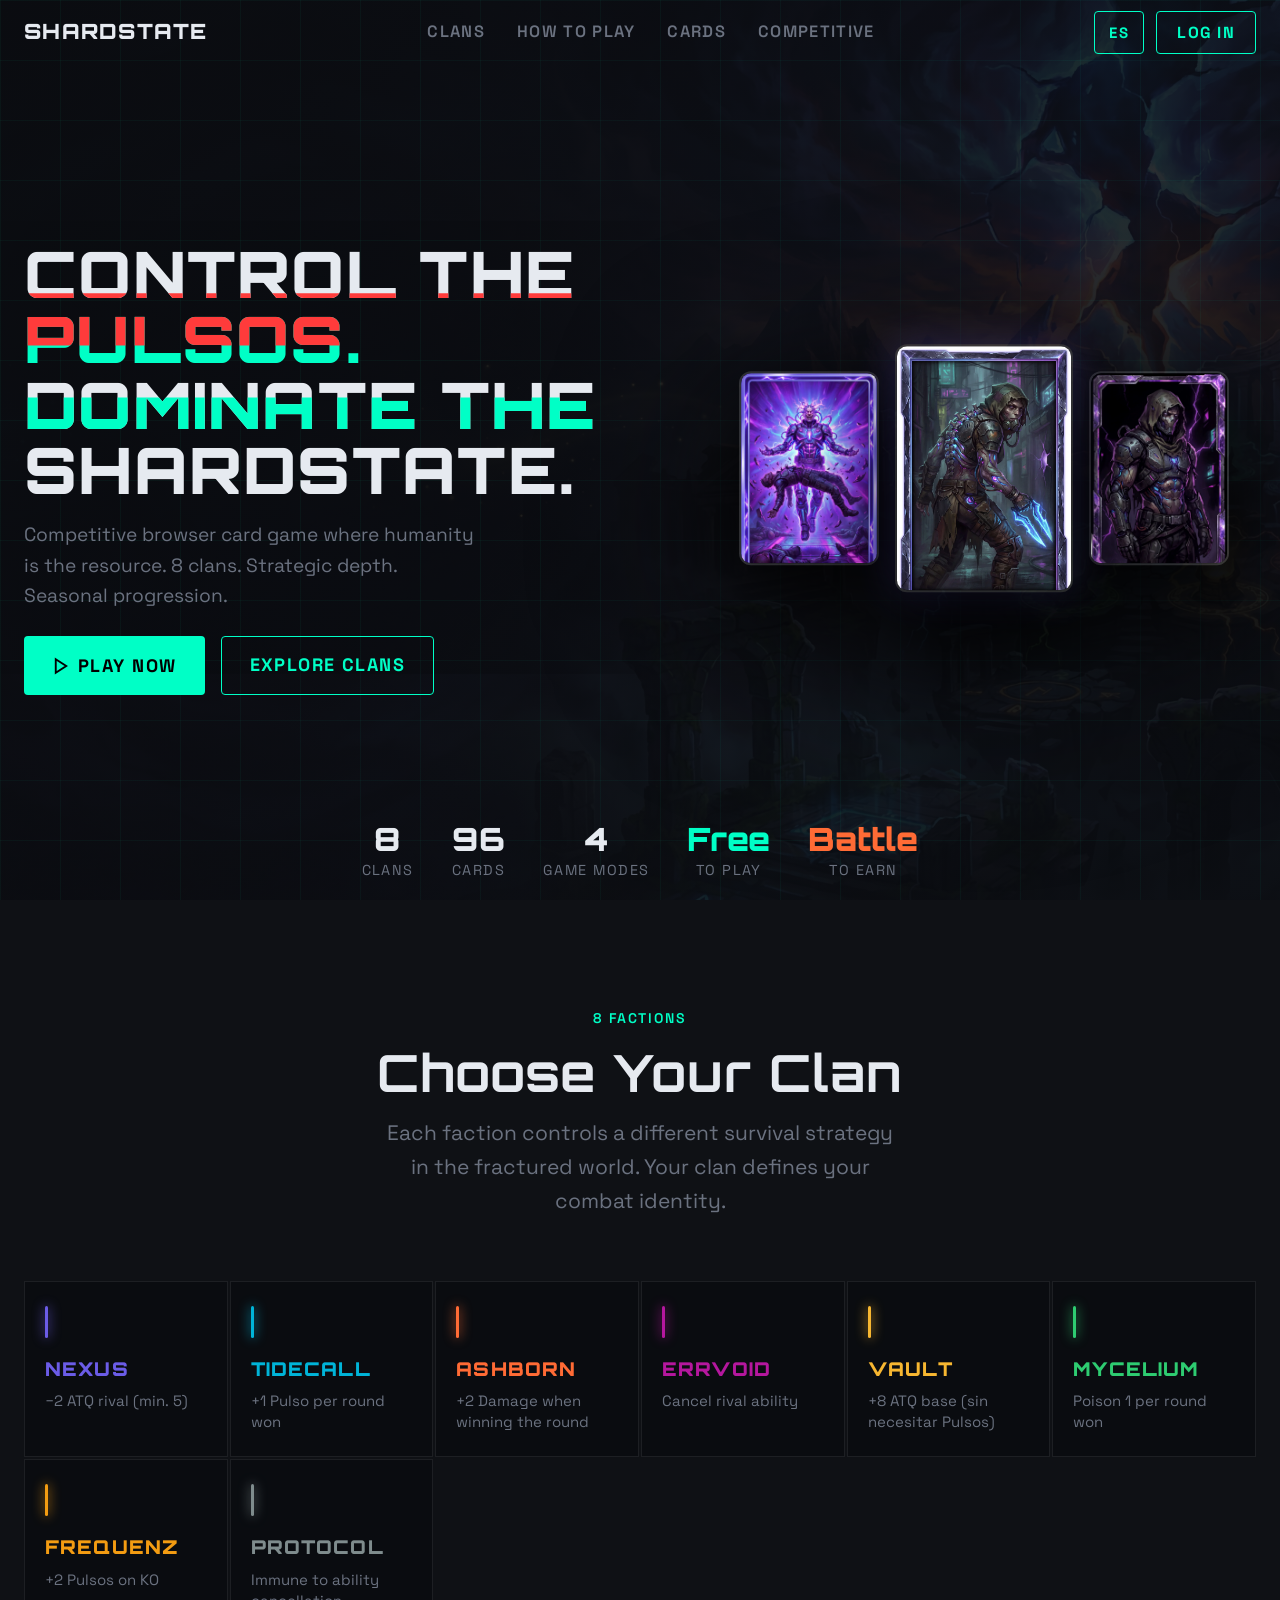
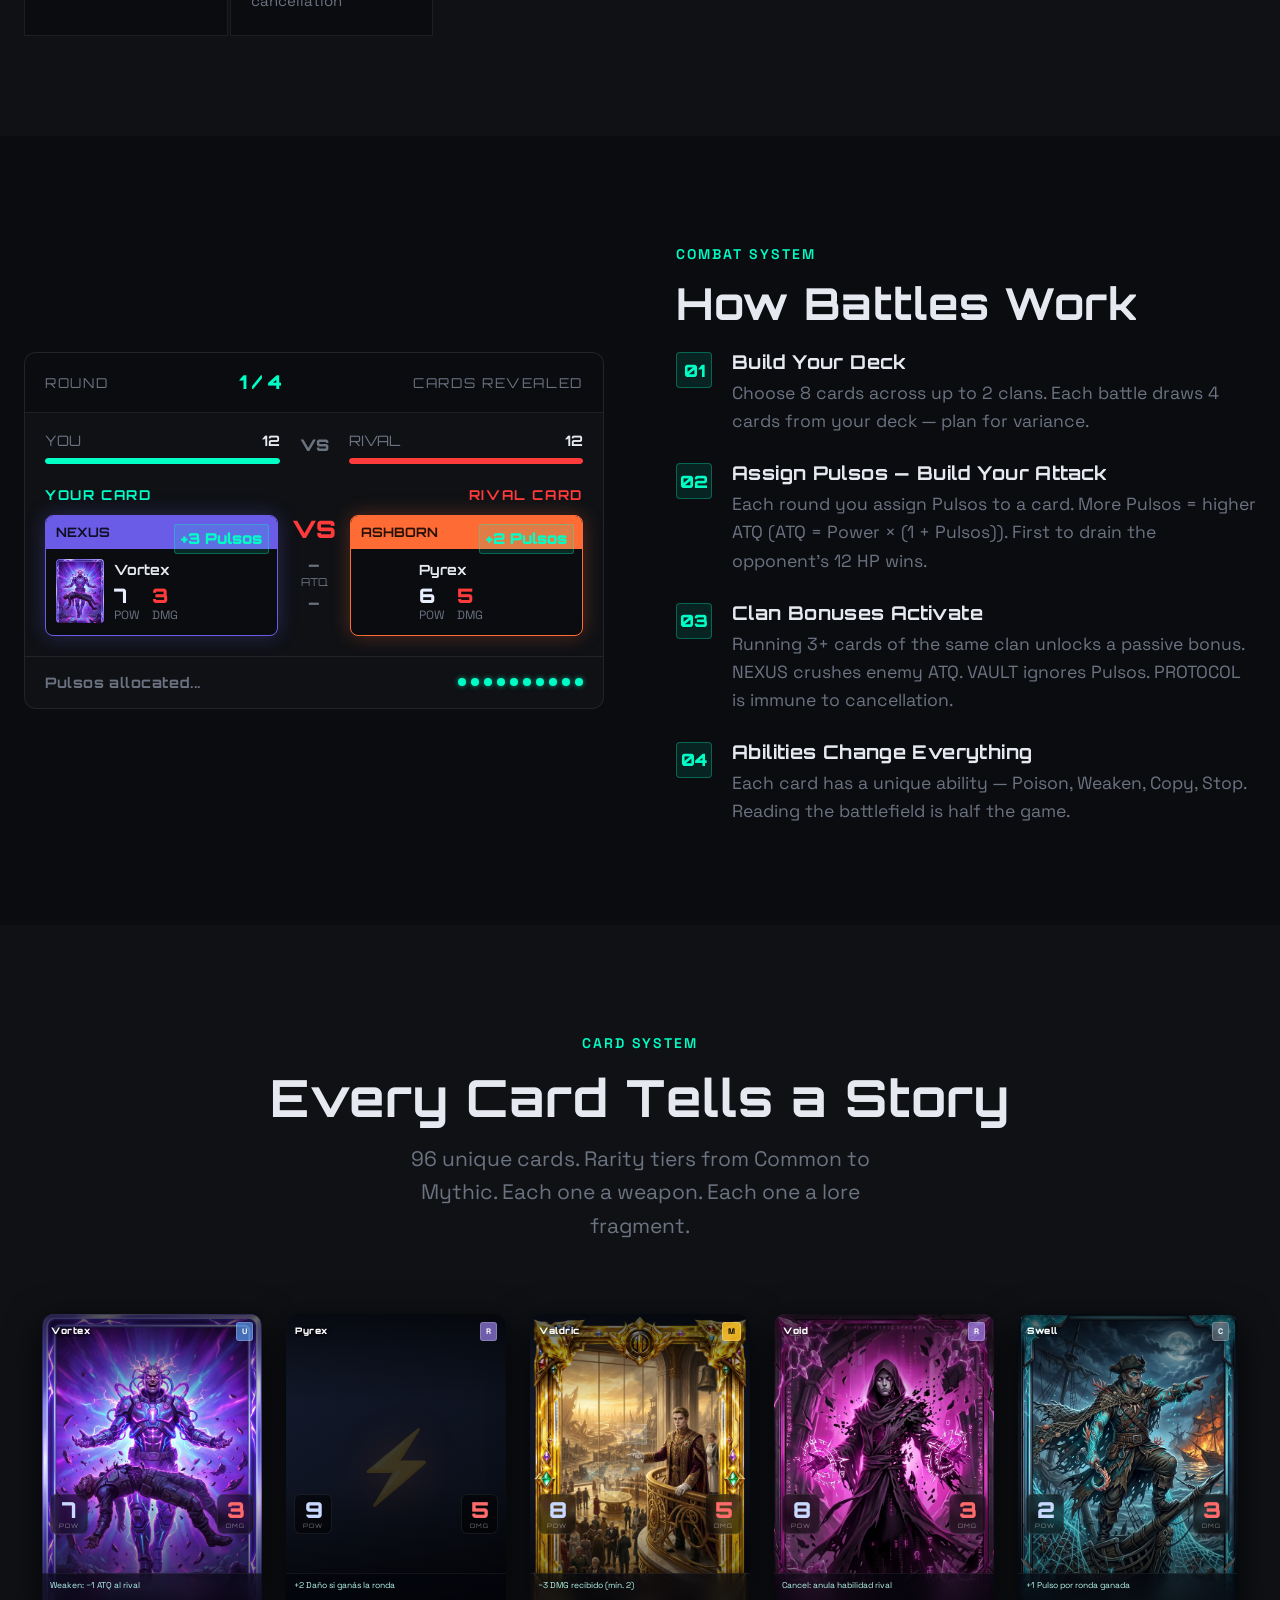
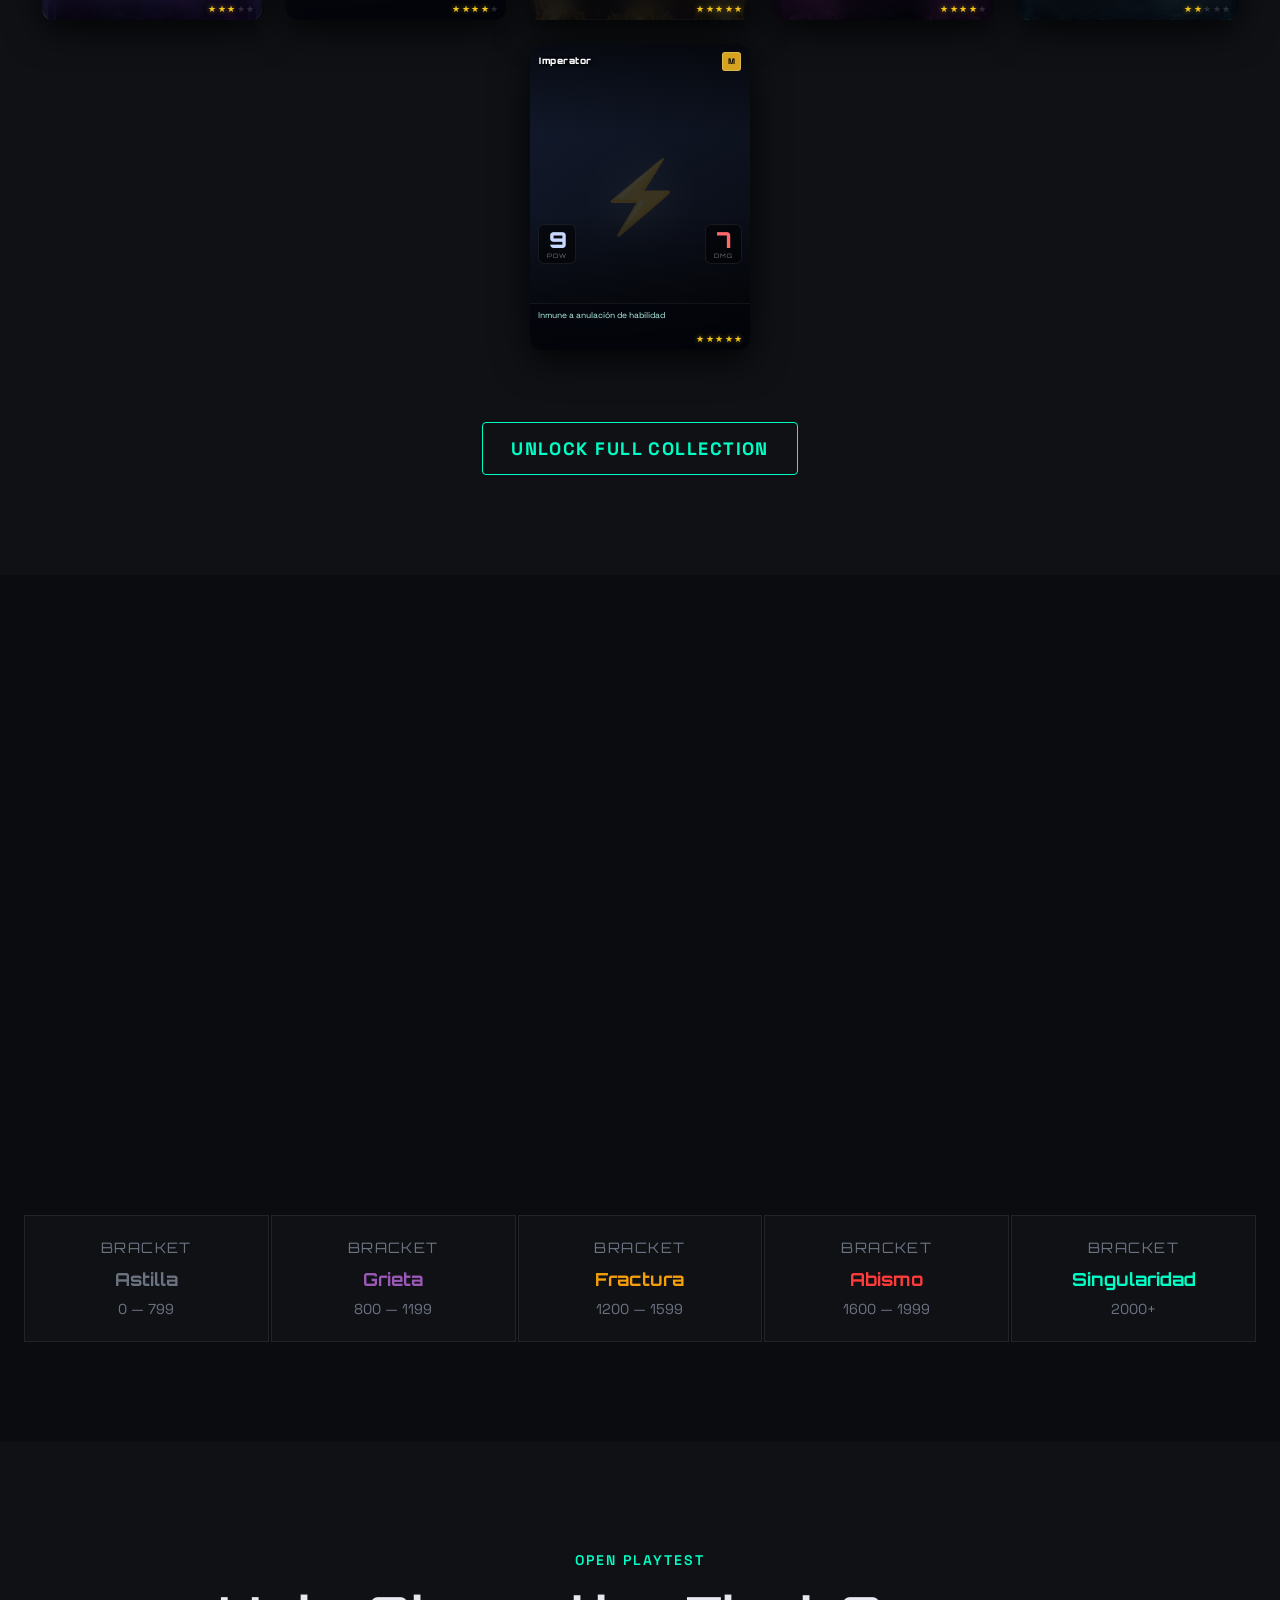
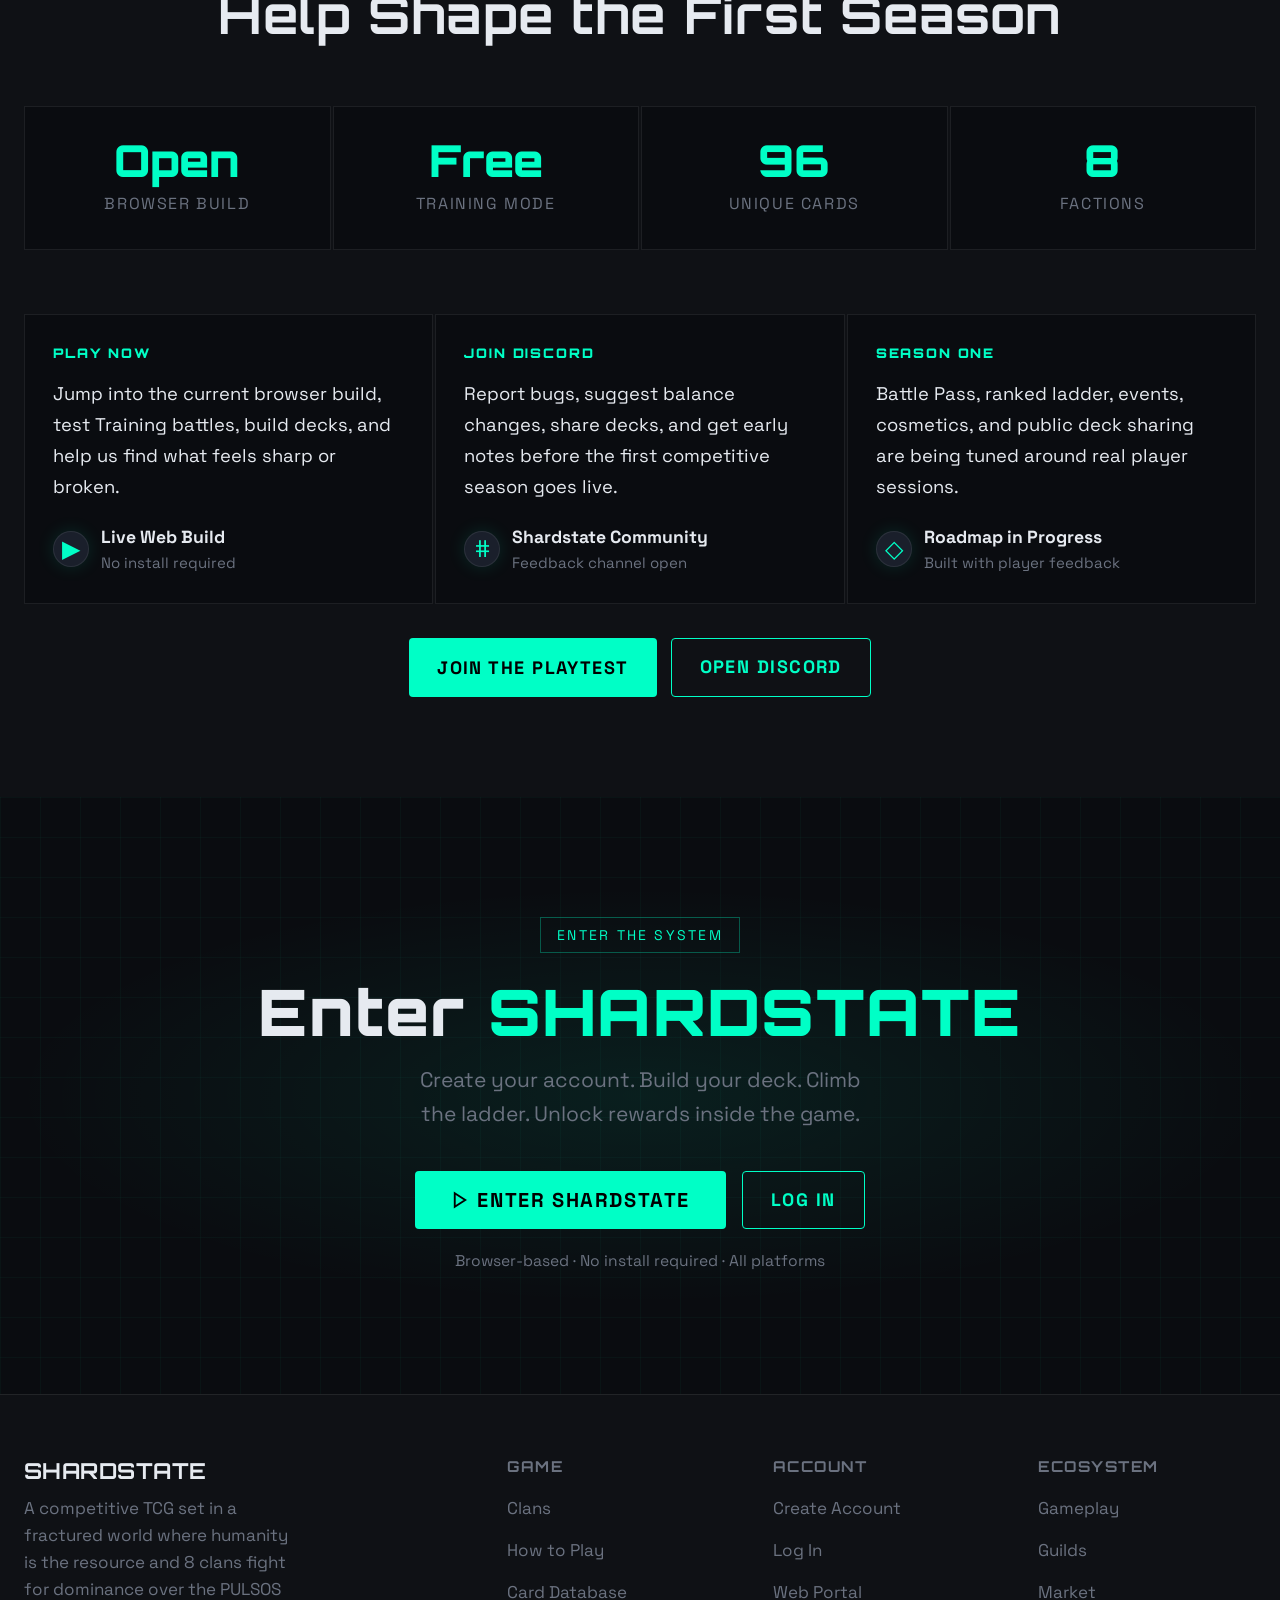
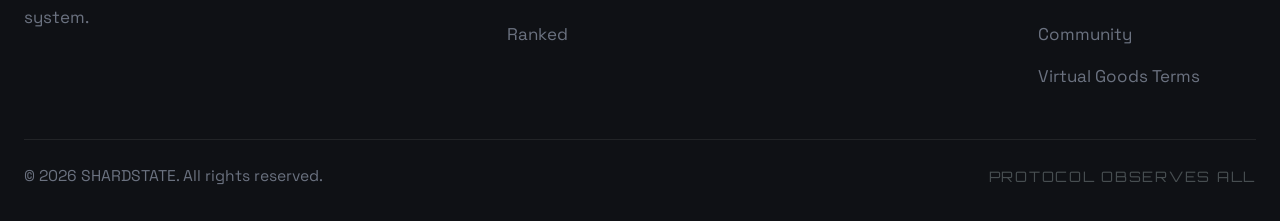
==== commit abcad711: "Fix landing to new 8-clan/96-card schema + prune stale cards in gamehub - index.html: rebuild CLANS " ====
--- a/index.html
+++ b/index.html
@@ -436,19 +436,19 @@
 
   <div class="hero-floating-cards">
     <div class="hero-card">
-      <img src="Assets/Cards/CLAN NEXUS/05de5ca0-707f-4bb0-9128-046b5078395d.jpg" alt="Card" onerror="this.parentNode.style.background='#1A1F2B';this.style.display='none'"/>
+      <img src="Assets/Cards/_final/vortex-max.webp" alt="Card" onerror="this.parentNode.style.background='#1A1F2B';this.style.display='none'"/>
     </div>
     <div class="hero-card">
-      <img src="Assets/Cards/CLAN NEXUS/22484ba0-a968-4503-b029-030555ac97a7.jpg" alt="Card" onerror="this.parentNode.style.background='#1A1F2B';this.style.display='none'"/>
+      <img src="Assets/Cards/_final/nyx-max.webp" alt="Card" onerror="this.parentNode.style.background='#1A1F2B';this.style.display='none'"/>
     </div>
     <div class="hero-card">
-      <img src="Assets/Cards/CLAN NEXUS/255f4a95-8073-485e-bdd1-f5f6ea28e58b.jpg" alt="Card" onerror="this.parentNode.style.background='#1A1F2B';this.style.display='none'"/>
+      <img src="Assets/Cards/_final/cipher-max.webp" alt="Card" onerror="this.parentNode.style.background='#1A1F2B';this.style.display='none'"/>
     </div>
   </div>
 
   <div class="hero-stats">
     <div class="hero-stat">
-      <div class="hero-stat-num">13</div>
+      <div class="hero-stat-num">8</div>
       <div class="hero-stat-label" id="stat-clans-l">Clans</div>
     </div>
     <div class="hero-stat">
@@ -474,7 +474,7 @@
 <section id="clans" class="section">
   <div class="container">
     <div class="section-header">
-      <span class="label" id="clans-label">13 Factions</span>
+      <span class="label" id="clans-label">8 Factions</span>
       <h2 id="clans-h2">Choose Your Clan</h2>
       <p id="clans-p">Each faction controls a different survival strategy in the fractured world. Your clan defines your combat identity.</p>
     </div>
@@ -515,9 +515,9 @@
               <div class="battle-card-slot" id="bd-player-card" style="--slot-color:#6B5CE7;--slot-glow:rgba(107,92,231,0.3)">
                 <div class="bcs-header" id="bd-pc-header" style="background:#6B5CE7">NEXUS</div>
                 <div class="bcs-body">
-                  <div class="bcs-art"><img src="Assets/Cards/CLAN NEXUS/447819e2-952f-4bd9-8d3b-17cf4f625279.jpg" id="bd-pc-img" alt="" onerror="this.style.display='none'"/></div>
+                  <div class="bcs-art"><img src="Assets/Cards/_final/rift-max.webp" id="bd-pc-img" alt="" onerror="this.style.display='none'"/></div>
                   <div class="bcs-info">
-                    <div class="bcs-name" id="bd-pc-name">Nyx</div>
+                    <div class="bcs-name" id="bd-pc-name">Vortex</div>
                     <div class="bcs-stats">
                       <div><div class="bcs-pow" id="bd-pc-pow">7</div><div class="bcs-stat-label">POW</div></div>
                       <div><div class="bcs-dmg" id="bd-pc-dmg">3</div><div class="bcs-stat-label">DMG</div></div>
@@ -537,12 +537,12 @@
             </div>
             <div class="battle-side">
               <div class="battle-side-label opp">Rival Card</div>
-              <div class="battle-card-slot" id="bd-opp-card" style="--slot-color:#E74C3C;--slot-glow:rgba(231,76,60,0.3)">
-                <div class="bcs-header" id="bd-oc-header" style="background:#E74C3C">IRONPACT</div>
+              <div class="battle-card-slot" id="bd-opp-card" style="--slot-color:#FF6B35;--slot-glow:rgba(255,107,53,0.3)">
+                <div class="bcs-header" id="bd-oc-header" style="background:#FF6B35">ASHBORN</div>
                 <div class="bcs-body">
-                  <div class="bcs-art"><img src="Assets/Cards/CLAN NEXUS/4c52d2b3-87ab-4991-b9a6-1596013db8fb.jpg" id="bd-oc-img" alt="" onerror="this.style.display='none'"/></div>
+                  <div class="bcs-art"><img src="Assets/Cards/_final/pyrex-max.webp" id="bd-oc-img" alt="" onerror="this.style.display='none'"/></div>
                   <div class="bcs-info">
-                    <div class="bcs-name" id="bd-oc-name">Krag</div>
+                    <div class="bcs-name" id="bd-oc-name">Pyrex</div>
                     <div class="bcs-stats">
                       <div><div class="bcs-pow" id="bd-oc-pow">6</div><div class="bcs-stat-label">POW</div></div>
                       <div><div class="bcs-dmg" id="bd-oc-dmg">5</div><div class="bcs-stat-label">DMG</div></div>
@@ -587,7 +587,7 @@
             <div class="step-num">03</div>
             <div class="step-body">
               <h4 id="step3-h">Clan Bonuses Activate</h4>
-              <p id="step3-p">Running 3+ cards of the same clan unlocks a passive bonus. NEXUS crushes enemy ATQ. VAULT ignores Pulsos. ECHO rewrites rules entirely.</p>
+              <p id="step3-p">Running 3+ cards of the same clan unlocks a passive bonus. NEXUS crushes enemy ATQ. VAULT ignores Pulsos. PROTOCOL is immune to cancellation.</p>
             </div>
           </div>
           <div class="step">
@@ -705,7 +705,7 @@
         <div class="stat-cell-label" id="proof-stat3">Unique Cards</div>
       </div>
       <div class="stat-cell">
-        <div class="stat-cell-num"><span class="acc">13</span></div>
+        <div class="stat-cell-num"><span class="acc">8</span></div>
         <div class="stat-cell-label" id="proof-stat4">Factions</div>
       </div>
     </div>
@@ -884,12 +884,12 @@
     'hero-sub':'Competitive browser card game where humanity is the resource. 8 clans. Strategic depth. Seasonal progression.',
     'hero-play-btn':'Play Now','hero-explore-btn':'Explore Clans',
     'stat-clans-l':'Clans','stat-cards-l':'Cards','stat-modes-l':'Game Modes','stat-free-n':'Free','stat-free-l':'To Play','stat-b2e-n':'Battle','stat-b2e-l':'to Earn',
-    'clans-label':'13 Factions','clans-h2':'Choose Your Clan',
+    'clans-label':'8 Factions','clans-h2':'Choose Your Clan',
     'clans-p':'Each faction controls a different survival strategy in the fractured world. Your clan defines your combat identity.',
     'gameplay-label':'Combat System','gameplay-h2':'How Battles Work',
     'step1-h':'Build Your Deck','step1-p':'Choose 8 cards across up to 2 clans. Each battle draws 4 cards from your deck — plan for variance.',
     'step2-h':'Assign Pulsos — Build Your Attack','step2-p':'Each round you assign Pulsos to a card. More Pulsos = higher ATQ (ATQ = Power × (1 + Pulsos)). First to drain the opponent\'s 12 HP wins.',
-    'step3-h':'Clan Bonuses Activate','step3-p':'Running 3+ cards of the same clan unlocks a passive bonus. NEXUS crushes enemy ATQ. VAULT ignores Pulsos. ECHO rewrites rules entirely.',
+    'step3-h':'Clan Bonuses Activate','step3-p':'Running 3+ cards of the same clan unlocks a passive bonus. NEXUS crushes enemy ATQ. VAULT ignores Pulsos. PROTOCOL is immune to cancellation.',
     'step4-h':'Abilities Change Everything','step4-p':'Each card has a unique ability — Poison, Weaken, Copy, Stop. Reading the battlefield is half the game.',
     'cards-label':'Card System','cards-h2':'Every Card Tells a Story',
     'cards-p':'96 unique cards. Rarity tiers from Common to Mythic. Each one a weapon. Each one a lore fragment.',
@@ -928,7 +928,7 @@
     'gameplay-label':'Sistema de Combate','gameplay-h2':'Cómo Funcionan las Batallas',
     'step1-h':'Construye tu Deck','step1-p':'Elige 8 cartas de hasta 2 clanes. Cada batalla saca 4 cartas de tu deck — planea para la varianza.',
     'step2-h':'Juega Pulsos — Apostá tu Multiplicador','step2-p':'Cada ronda asignás Pulsos a una carta. Más Pulsos = mayor ATQ (ATQ = Poder × (1 + Pulsos)). El primero en drenar los 12 HP del rival gana.',
-    'step3-h':'Se Activan los Bonos de Clan','step3-p':'Tener 3+ cartas del mismo clan desbloquea un bono pasivo. NEXUS destruye el ATQ enemigo. VAULT ignora los Pulsos. ECHO reescribe las reglas.',
+    'step3-h':'Se Activan los Bonos de Clan','step3-p':'Tener 3+ cartas del mismo clan desbloquea un bono pasivo. NEXUS destruye el ATQ enemigo. VAULT ignora los Pulsos. PROTOCOL es inmune a anulaciones.',
     'step4-h':'Las Habilidades Lo Cambian Todo','step4-p':'Cada carta tiene una habilidad única — Veneno, Debilitar, Copiar, Parar. Leer el campo de batalla es la mitad del juego.',
     'cards-label':'Sistema de Cartas','cards-h2':'Cada Carta Cuenta una Historia',
     'cards-p':'96 cartas únicas. Niveles de rareza de Común a Mítica. Cada una es un arma. Cada una un fragmento de historia.',
@@ -1000,22 +1000,17 @@
   { id:'errvoid',  name:'ERRVOID',  color:'#B5179E', bonus:'Cancel rival ability',               lore:'Nihilist hackers. They delete what they cannot understand.' },
   { id:'vault',    name:'VAULT',    color:'#F7B731', bonus:'+8 ATQ base (sin necesitar Pulsos)',   lore:'Post-apoc aristocracy. Hoarding beauty in a world of ash.' },
   { id:'mycelium', name:'MYCELIUM', color:'#2ECC71', bonus:'Poison 1 per round won',             lore:'Human-fungal fusion. The forest claims what the system abandons.' },
-  { id:'ironpact', name:'IRONPACT', color:'#E74C3C', bonus:'+2 POW if rival has more DMG',      lore:'Tribal mercenaries. War paint and salvage. No mercy.' },
-  { id:'synthos',  name:'SYNTHOS',  color:'#3498DB', bonus:'Copy rival ability on win',          lore:'Techno-utopian scientists. Hope persists in the ruins.' },
-  { id:'loopkin',  name:'LOOPKIN',  color:'#9B59B6', bonus:'+1 Pulso per round from round 2',   lore:'Time-displaced warriors. Afterimages of battles not yet fought.' },
-  { id:'phantom',  name:'PHANTOM',  color:'#1ABC9C', bonus:'−1 POW to rival (min. 1)',          lore:'Shadow operatives. If you see them, it\'s already over.' },
   { id:'frequenz', name:'FREQUENZ', color:'#F39C12', bonus:'+2 Pulsos on KO',                    lore:'Post-apoc artists. Instruments as weapons. Chaos as signal.' },
   { id:'protocol', name:'PROTOCOL', color:'#7F8C8D', bonus:'Immune to ability cancellation',    lore:'Military government remnants. The system never stops watching.' },
-  { id:'echo',     name:'ECHO',     color:'#F5BC94', bonus:'No clan bonus (beyond-system gods)', lore:'Anomalous. Alien. Visually wrong. Not part of the fracture. Before it.', special:true },
 ];
 
 const PREVIEW_CARDS = [
-  { name:'Nyx',      clan:'nexus',    color:'#6B5CE7', rar:'U', stars:3, pow:7, dmg:3, ability:'Weaken: −1 ATQ al rival (always)', img:'Assets/Cards/CLAN NEXUS/22484ba0-a968-4503-b029-030555ac97a7.jpg' },
-  { name:'Skrell',   clan:'nexus',    color:'#6B5CE7', rar:'C', stars:2, pow:4, dmg:2, ability:'Weaken: −1 ATQ al rival este turno', img:'Assets/Cards/CLAN NEXUS/05de5ca0-707f-4bb0-9128-046b5078395d.jpg' },
-  { name:'Glyph',    clan:'nexus',    color:'#6B5CE7', rar:'R', stars:4, pow:7, dmg:4, ability:'Poison 2 min 1 on win', img:'Assets/Cards/CLAN NEXUS/255f4a95-8073-485e-bdd1-f5f6ea28e58b.jpg' },
-  { name:'Vex',      clan:'nexus',    color:'#6B5CE7', rar:'R', stars:4, pow:8, dmg:3, ability:'Stop: Nullify rival bonus', img:'Assets/Cards/CLAN NEXUS/381e02e1-df2a-449d-9236-5e4f849614e1.jpg' },
-  { name:'Krix',     clan:'nexus',    color:'#6B5CE7', rar:'C', stars:3, pow:5, dmg:3, ability:'Support: +1 ATQ per ally NEXUS', img:'Assets/Cards/CLAN NEXUS/447819e2-952f-4bd9-8d3b-17cf4f625279.jpg' },
-  { name:'Shiv',     clan:'nexus',    color:'#6B5CE7', rar:'M', stars:5, pow:8, dmg:5, ability:'Confidence: +2 DMG if winning', img:'Assets/Cards/CLAN NEXUS/4c52d2b3-87ab-4991-b9a6-1596013db8fb.jpg' },
+  { name:'Vortex',    clan:'nexus',    color:'#6B5CE7', rar:'U', stars:3, pow:7, dmg:3, ability:'Weaken: −1 ATQ al rival',        img:'Assets/Cards/_final/vortex-max.webp' },
+  { name:'Pyrex',     clan:'ashborn',  color:'#FF6B35', rar:'R', stars:4, pow:9, dmg:5, ability:'+2 Daño si ganás la ronda',      img:'Assets/Cards/_final/pyrex-max.webp' },
+  { name:'Valdric',   clan:'vault',    color:'#F7B731', rar:'M', stars:5, pow:8, dmg:5, ability:'−3 DMG recibido (mín. 2)',        img:'Assets/Cards/_final/valdric-max.webp' },
+  { name:'Void',      clan:'errvoid',  color:'#B5179E', rar:'R', stars:4, pow:8, dmg:3, ability:'Cancel: anula habilidad rival',   img:'Assets/Cards/_final/void-max.webp' },
+  { name:'Swell',     clan:'tidecall', color:'#00B4D8', rar:'C', stars:2, pow:2, dmg:3, ability:'+1 Pulso por ronda ganada',       img:'Assets/Cards/_final/swell-max.webp' },
+  { name:'Imperator', clan:'protocol', color:'#7F8C8D', rar:'M', stars:5, pow:9, dmg:7, ability:'Inmune a anulación de habilidad', img:'Assets/Cards/_final/imperator-max.webp' },
 ];
 
 const RAR_COLORS = { C:'#6B7280', U:'#3498DB', R:'#F7B731', M:'#B5179E' };
@@ -1599,37 +1594,37 @@
   const ROUNDS = [
     {
       round:'1 / 4', phase:'Reveal',
-      pc:{name:'Nyx', clan:'NEXUS', color:'#6B5CE7', pow:7, dmg:3, pillz:3,
-          img:'Assets/Cards/CLAN NEXUS/22484ba0-a968-4503-b029-030555ac97a7.jpg'},
-      oc:{name:'Krag', clan:'IRONPACT', color:'#E74C3C', pow:6, dmg:5, pillz:2,
-          img:'Assets/Cards/CLAN NEXUS/4c52d2b3-87ab-4991-b9a6-1596013db8fb.jpg'},
+      pc:{name:'Vortex', clan:'NEXUS', color:'#6B5CE7', pow:7, dmg:3, pillz:3,
+          img:'Assets/Cards/_final/vortex-max.webp'},
+      oc:{name:'Pyrex', clan:'ASHBORN', color:'#FF6B35', pow:6, dmg:5, pillz:2,
+          img:'Assets/Cards/_final/pyrex-max.webp'},
       pAtq:28, oAtq:20, winner:'player', pdmg:3, odm:0,
       playerLife:12, oppLife:12,
     },
     {
       round:'2 / 4', phase:'Reveal',
-      pc:{name:'Vex', clan:'NEXUS', color:'#6B5CE7', pow:8, dmg:3, pillz:1,
-          img:'Assets/Cards/CLAN NEXUS/381e02e1-df2a-449d-9236-5e4f849614e1.jpg'},
-      oc:{name:'Brak', clan:'IRONPACT', color:'#E74C3C', pow:7, dmg:6, pillz:4,
-          img:'Assets/Cards/CLAN NEXUS/553a3e47-48af-4fc1-a26f-97baf4b385e3.jpg'},
+      pc:{name:'Volt', clan:'NEXUS', color:'#6B5CE7', pow:8, dmg:3, pillz:1,
+          img:'Assets/Cards/_final/volt-max.webp'},
+      oc:{name:'Ignar', clan:'ASHBORN', color:'#FF6B35', pow:7, dmg:6, pillz:4,
+          img:'Assets/Cards/_final/ignar-max.webp'},
       pAtq:16, oAtq:35, winner:'opp', pdmg:0, odm:6,
       playerLife:9, oppLife:9,
     },
     {
       round:'3 / 4', phase:'Reveal',
-      pc:{name:'Glyph', clan:'NEXUS', color:'#6B5CE7', pow:7, dmg:4, pillz:4,
-          img:'Assets/Cards/CLAN NEXUS/255f4a95-8073-485e-bdd1-f5f6ea28e58b.jpg'},
-      oc:{name:'Torva', clan:'IRONPACT', color:'#E74C3C', pow:6, dmg:4, pillz:2,
-          img:'Assets/Cards/CLAN NEXUS/447819e2-952f-4bd9-8d3b-17cf4f625279.jpg'},
+      pc:{name:'Cipher', clan:'NEXUS', color:'#6B5CE7', pow:7, dmg:4, pillz:4,
+          img:'Assets/Cards/_final/cipher-max.webp'},
+      oc:{name:'Vestara', clan:'ASHBORN', color:'#FF6B35', pow:6, dmg:4, pillz:2,
+          img:'Assets/Cards/_final/vestara-max.webp'},
       pAtq:35, oAtq:20, winner:'player', pdmg:4, odm:0,
       playerLife:9, oppLife:5,
     },
     {
       round:'4 / 4', phase:'Final',
-      pc:{name:'Shiv', clan:'NEXUS', color:'#6B5CE7', pow:8, dmg:5, pillz:2,
-          img:'Assets/Cards/CLAN NEXUS/4c52d2b3-87ab-4991-b9a6-1596013db8fb.jpg'},
-      oc:{name:'Brax', clan:'IRONPACT', color:'#E74C3C', pow:7, dmg:5, pillz:3,
-          img:'Assets/Cards/CLAN NEXUS/05de5ca0-707f-4bb0-9128-046b5078395d.jpg'},
+      pc:{name:'Surge', clan:'NEXUS', color:'#6B5CE7', pow:8, dmg:5, pillz:2,
+          img:'Assets/Cards/_final/surge-max.webp'},
+      oc:{name:'Flare', clan:'ASHBORN', color:'#FF6B35', pow:7, dmg:5, pillz:3,
+          img:'Assets/Cards/_final/flare-max.webp'},
       pAtq:26, oAtq:28, winner:'opp', pdmg:0, odm:5,
       playerLife:4, oppLife:5,
     },
@@ -1706,10 +1701,10 @@
     // Phase 3 (2800ms): show result + update life
     setTimeout(()=>{
       const isWin = d.winner === 'player';
-      byId('bd-phase').textContent = isWin ? 'NEXUS WINS · PULSOS DEALT' : 'IRONPACT WINS · PULSOS DEALT';
+      byId('bd-phase').textContent = isWin ? 'NEXUS WINS · PULSOS DEALT' : 'ASHBORN WINS · PULSOS DEALT';
       byId('bd-log').textContent = isWin
         ? `NEXUS wins · −${d.pdmg} HP to rival`
-        : `IRONPACT wins · −${d.odm} HP to you`;
+        : `ASHBORN wins · −${d.odm} HP to you`;
       byId('bd-log').className = 'battle-log ' + (isWin ? 'win' : 'lose');
       byId('bd-atq-you').className = 'atq-val ' + (isWin ? 'win' : 'lose');
       byId('bd-atq-opp').className = 'atq-val ' + (!isWin ? 'win' : 'lose');
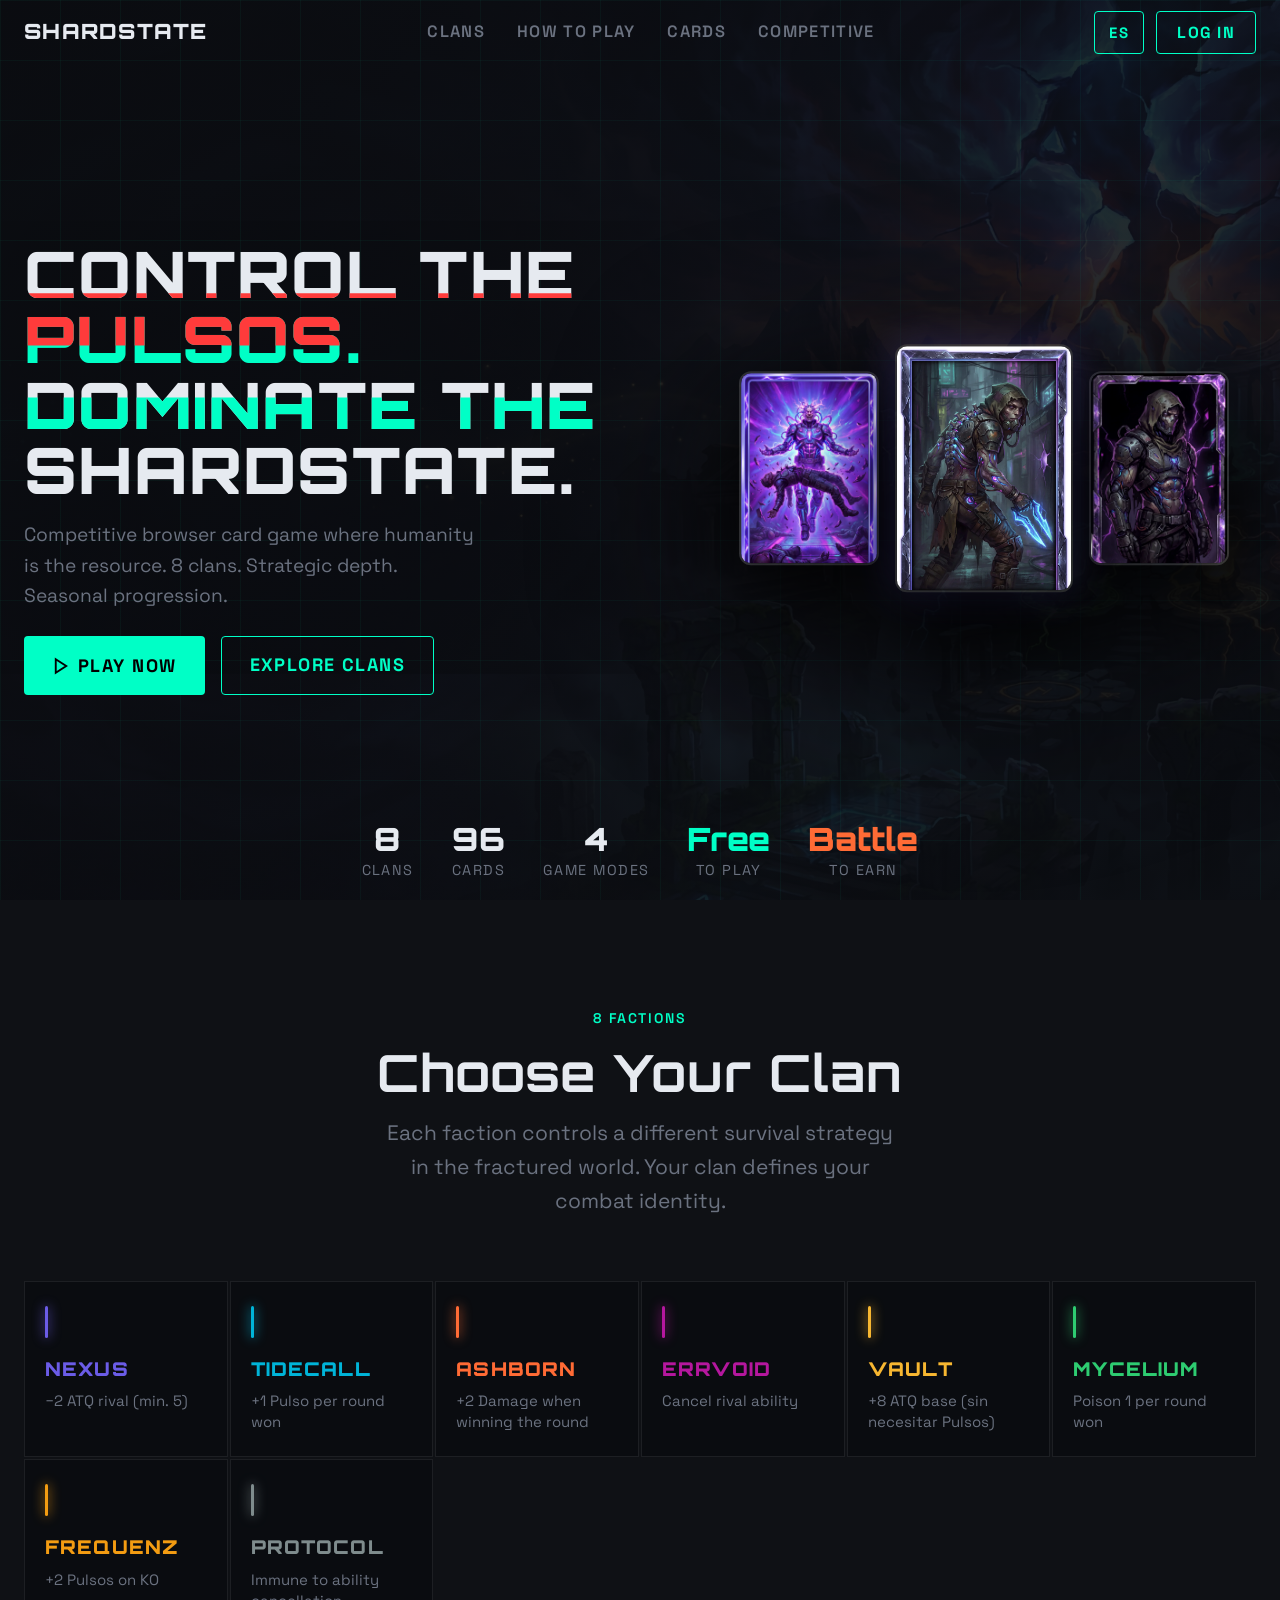
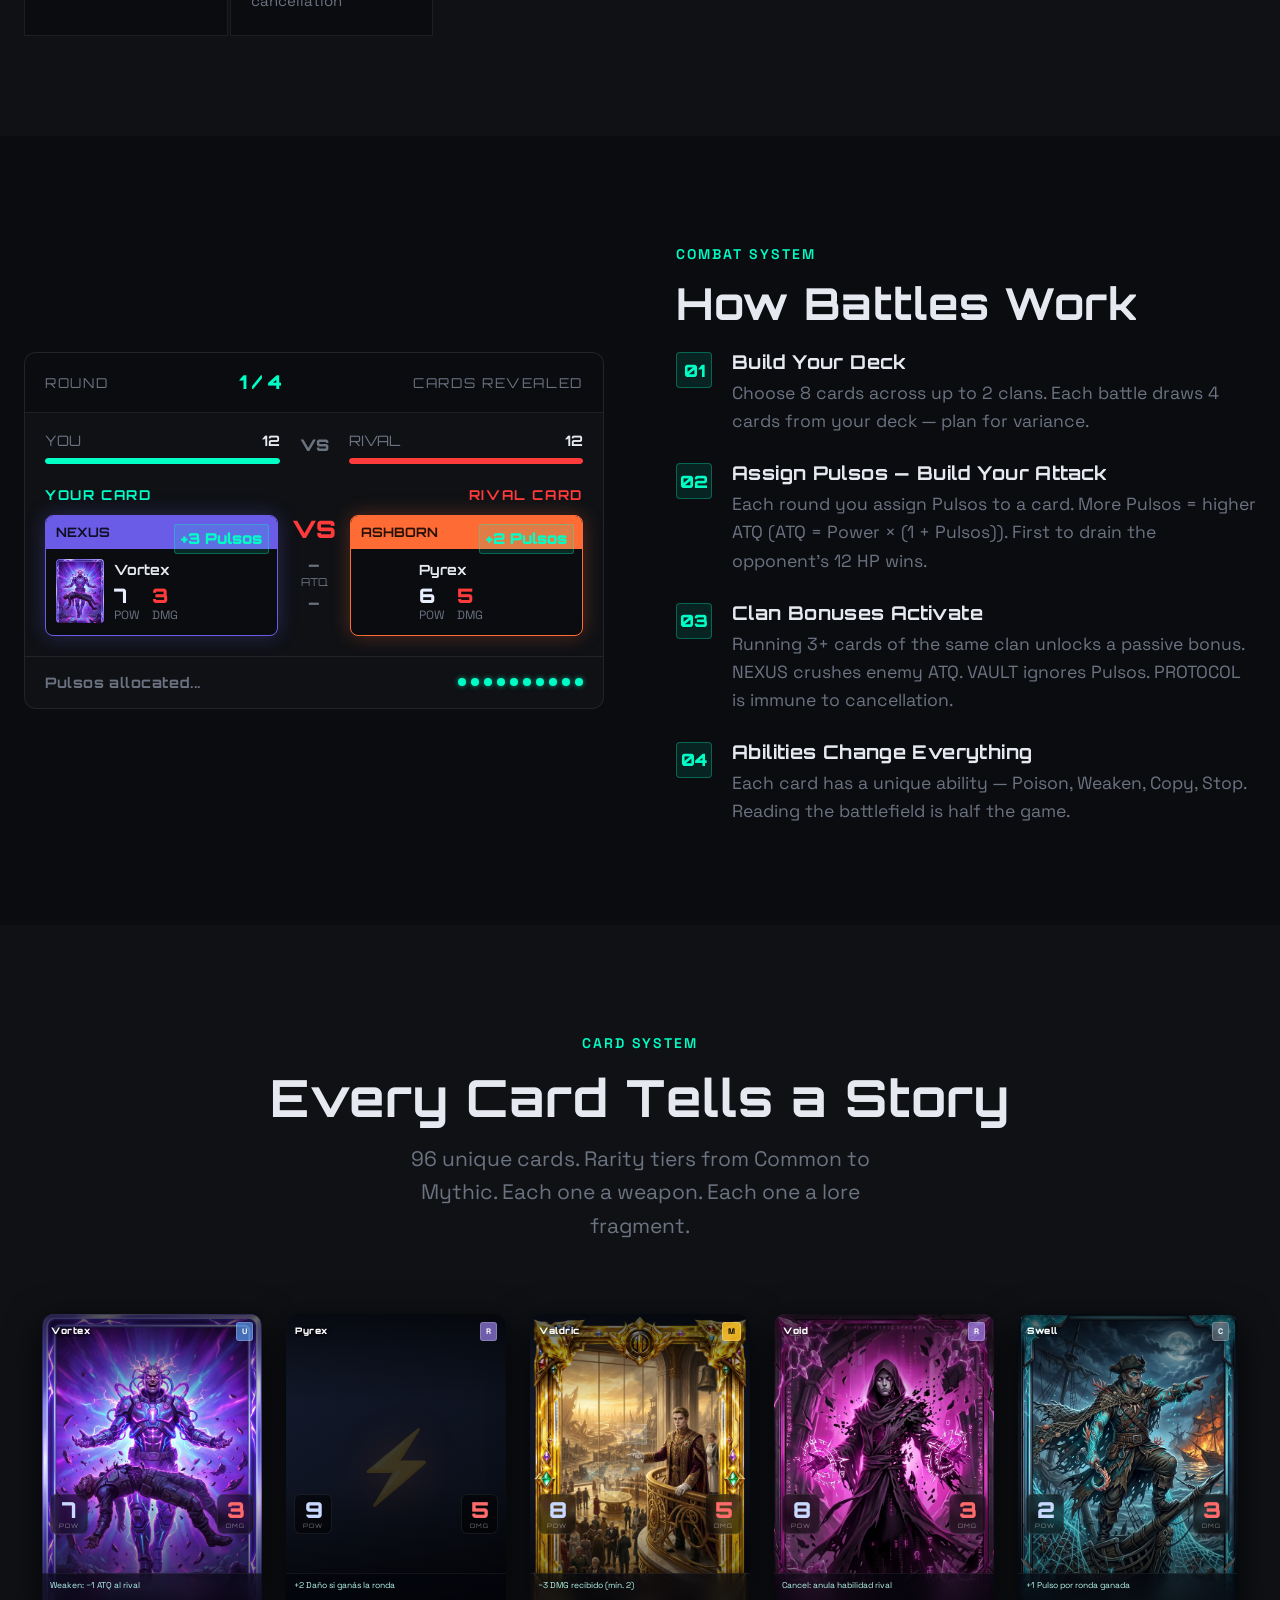
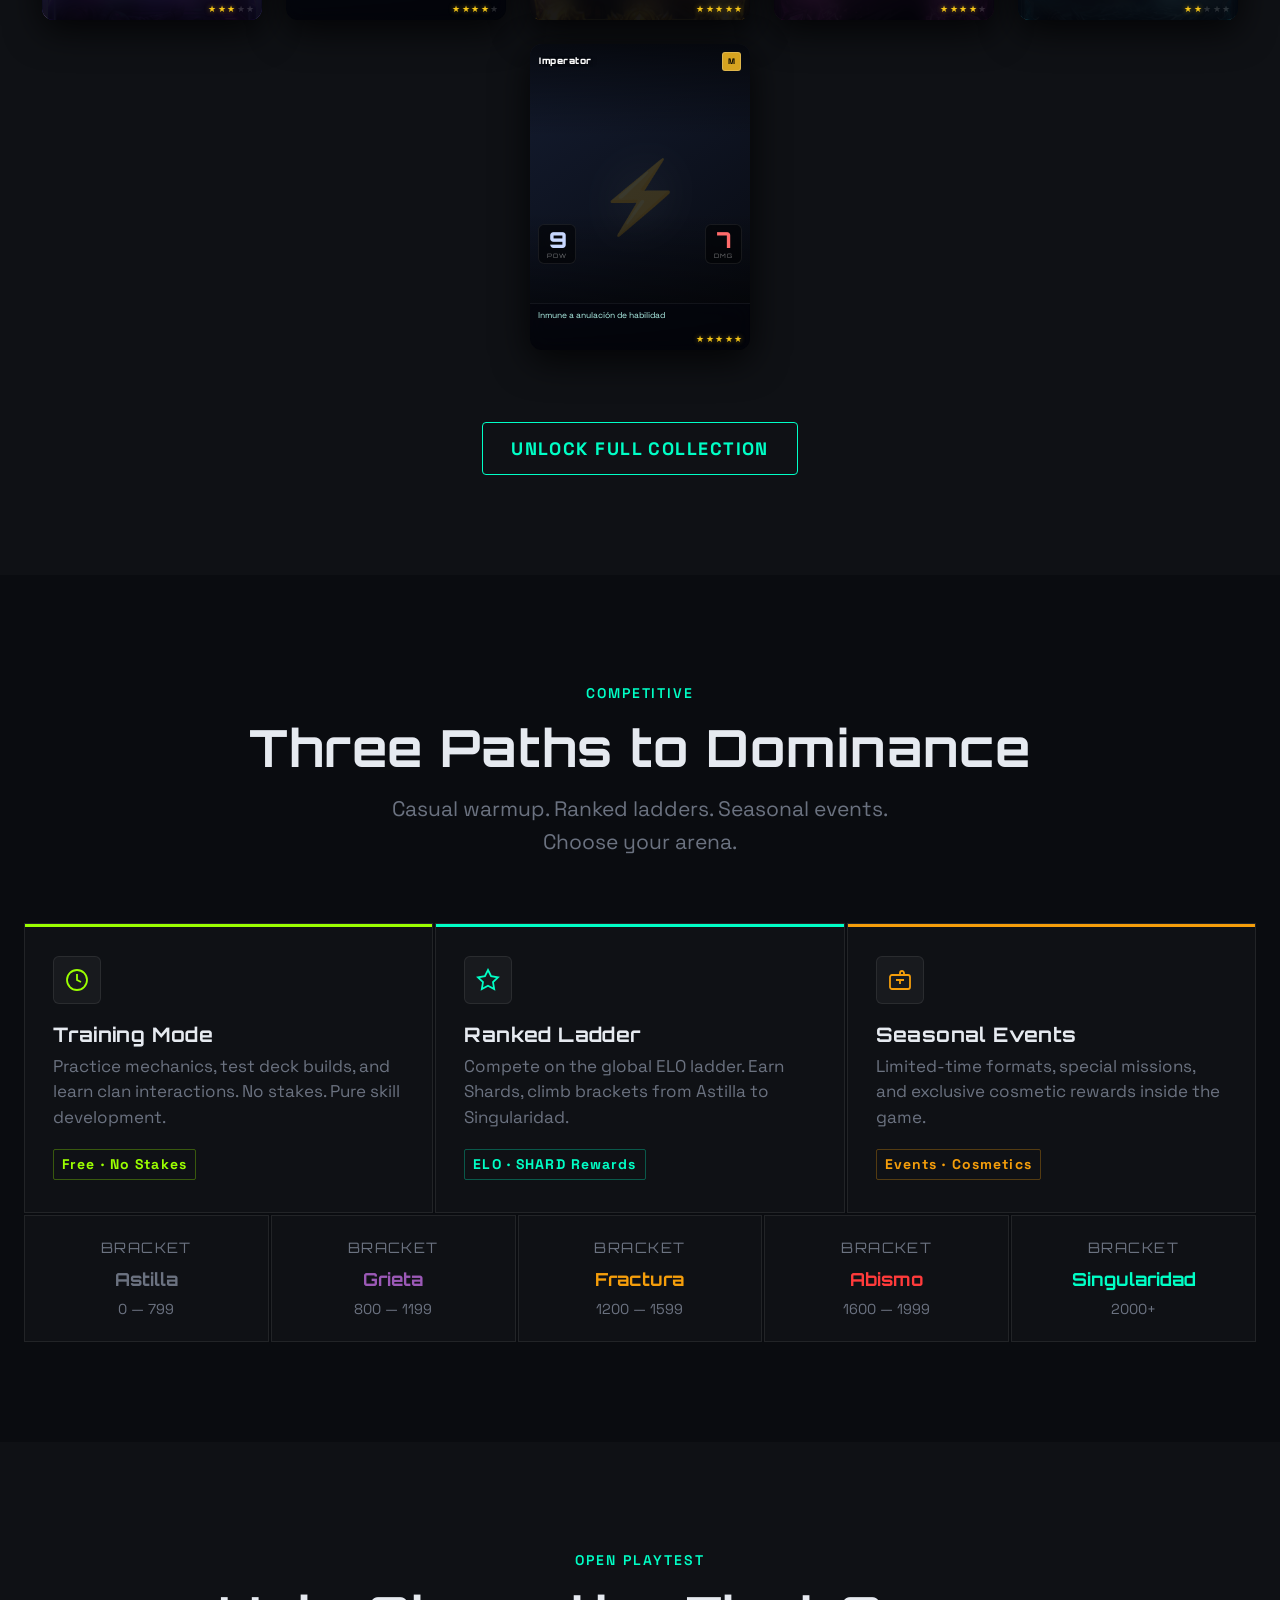
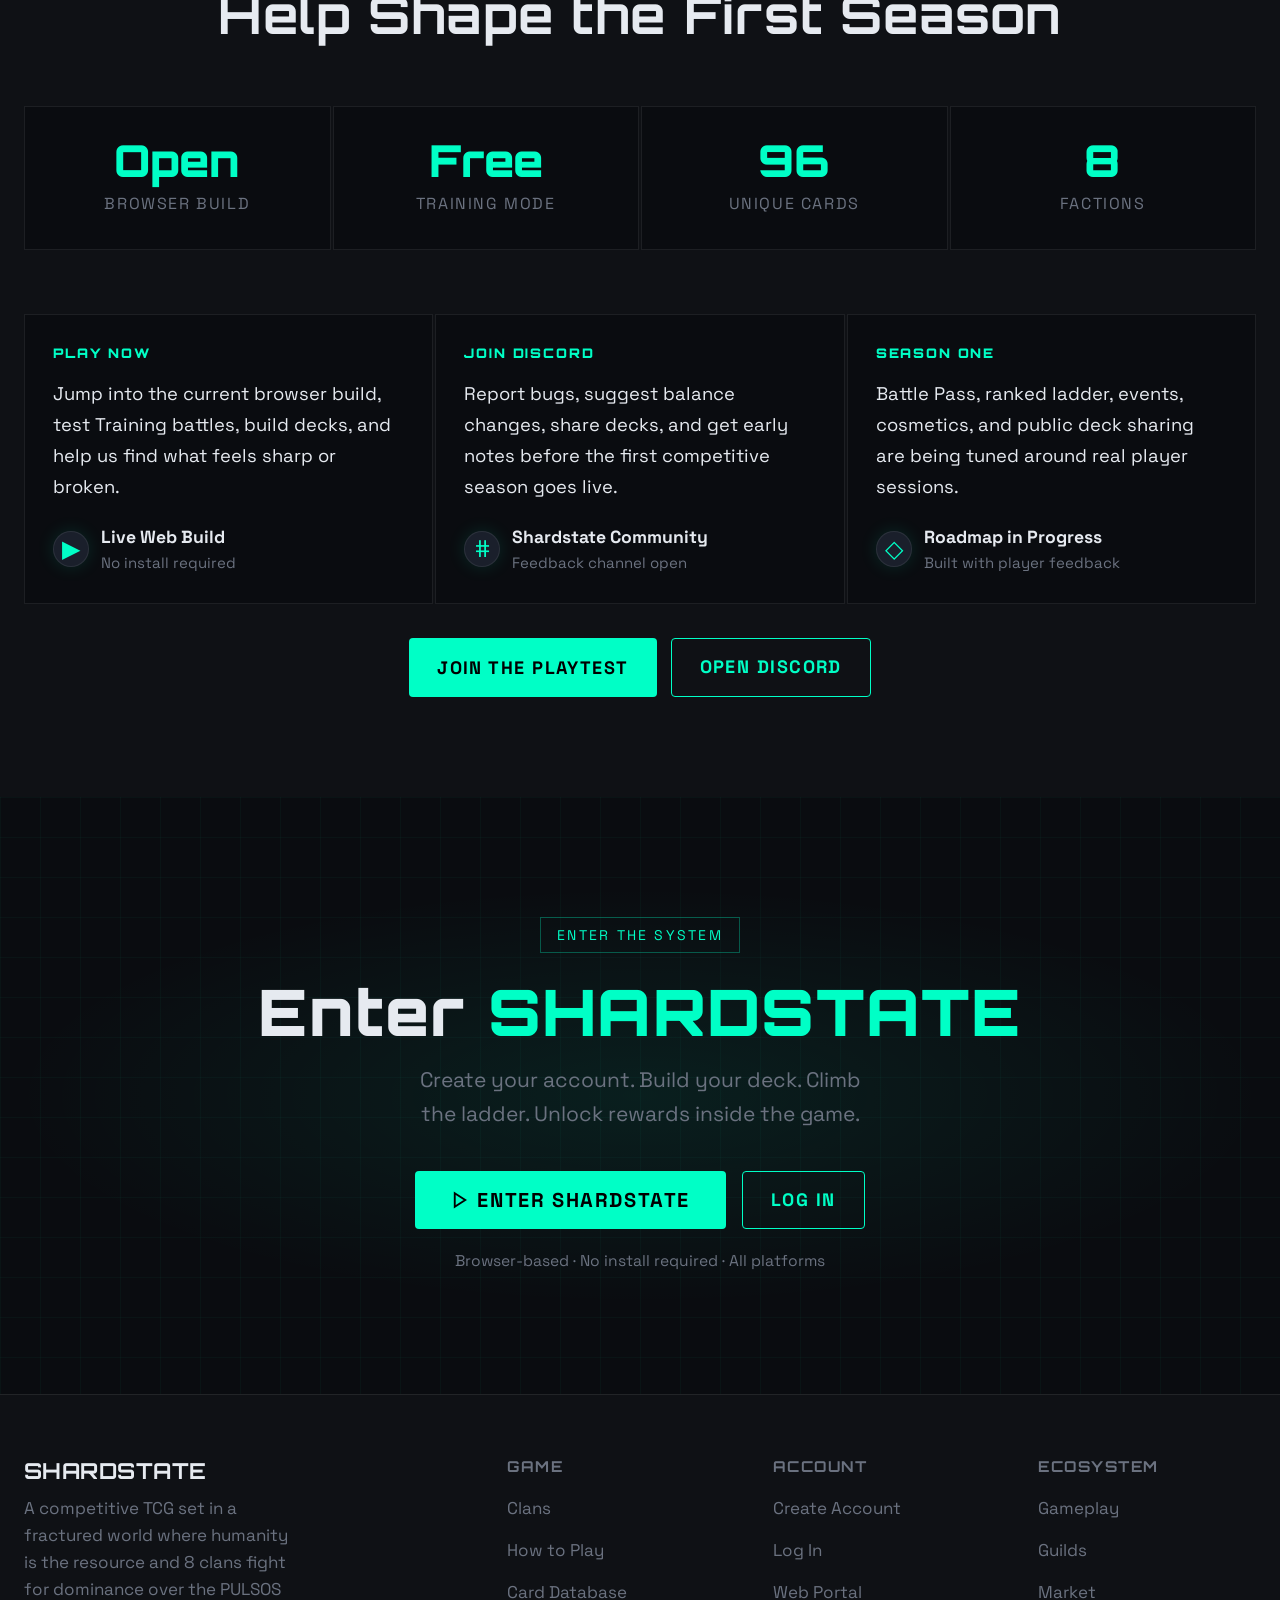
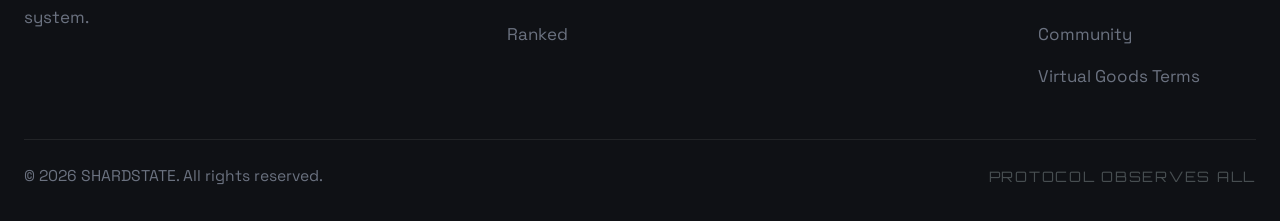
==== commit b7520d3c: "Fix battle options toolbar overlapping opponent HP/PULSOS HUD .battle-tools moved below the top HUD " ====
--- a/index.html
+++ b/index.html
@@ -540,7 +540,7 @@
               <div class="battle-card-slot" id="bd-opp-card" style="--slot-color:#FF6B35;--slot-glow:rgba(255,107,53,0.3)">
                 <div class="bcs-header" id="bd-oc-header" style="background:#FF6B35">ASHBORN</div>
                 <div class="bcs-body">
-                  <div class="bcs-art"><img src="Assets/Cards/_final/pyrex-max.webp" id="bd-oc-img" alt="" onerror="this.style.display='none'"/></div>
+                  <div class="bcs-art"><img src="Assets/Cards/_final/pyrex-max.jpg" id="bd-oc-img" alt="" onerror="this.style.display='none'"/></div>
                   <div class="bcs-info">
                     <div class="bcs-name" id="bd-oc-name">Pyrex</div>
                     <div class="bcs-stats">
@@ -872,7 +872,7 @@
 </div>
 
 <script src="js/config.js"></script>
-<script src="js/sb.js?v=73"></script>
+<script src="js/sb.js?v=91"></script>
 <script>
 // ── COMPREHENSIVE LANG SYSTEM ──────────────────────────────────
 const LANDING_I18N = {
@@ -923,7 +923,7 @@
     'hero-sub':'Juego competitivo de cartas donde la humanidad es el recurso. 8 clanes. Profundidad estratégica. Progresión de temporada.',
     'hero-play-btn':'Jugar Ahora','hero-explore-btn':'Explorar Clanes',
     'stat-clans-l':'Clanes','stat-cards-l':'Cartas','stat-modes-l':'Modos de Juego','stat-free-n':'Jugá','stat-free-l':'Gratis','stat-b2e-n':'Luchá','stat-b2e-l':'para Ganar',
-    'clans-label':'13 Facciones','clans-h2':'Elige Tu Clan',
+    'clans-label':'8 Facciones','clans-h2':'Elige Tu Clan',
     'clans-p':'Cada facción controla una estrategia de supervivencia diferente en el mundo fracturado. Tu clan define tu identidad en combate.',
     'gameplay-label':'Sistema de Combate','gameplay-h2':'Cómo Funcionan las Batallas',
     'step1-h':'Construye tu Deck','step1-p':'Elige 8 cartas de hasta 2 clanes. Cada batalla saca 4 cartas de tu deck — planea para la varianza.',
@@ -1006,11 +1006,11 @@
 
 const PREVIEW_CARDS = [
   { name:'Vortex',    clan:'nexus',    color:'#6B5CE7', rar:'U', stars:3, pow:7, dmg:3, ability:'Weaken: −1 ATQ al rival',        img:'Assets/Cards/_final/vortex-max.webp' },
-  { name:'Pyrex',     clan:'ashborn',  color:'#FF6B35', rar:'R', stars:4, pow:9, dmg:5, ability:'+2 Daño si ganás la ronda',      img:'Assets/Cards/_final/pyrex-max.webp' },
+  { name:'Pyrex',     clan:'ashborn',  color:'#FF6B35', rar:'R', stars:4, pow:9, dmg:5, ability:'+2 Daño si ganás la ronda',      img:'Assets/Cards/_final/pyrex-max.jpg' },
   { name:'Valdric',   clan:'vault',    color:'#F7B731', rar:'M', stars:5, pow:8, dmg:5, ability:'−3 DMG recibido (mín. 2)',        img:'Assets/Cards/_final/valdric-max.webp' },
   { name:'Void',      clan:'errvoid',  color:'#B5179E', rar:'R', stars:4, pow:8, dmg:3, ability:'Cancel: anula habilidad rival',   img:'Assets/Cards/_final/void-max.webp' },
   { name:'Swell',     clan:'tidecall', color:'#00B4D8', rar:'C', stars:2, pow:2, dmg:3, ability:'+1 Pulso por ronda ganada',       img:'Assets/Cards/_final/swell-max.webp' },
-  { name:'Imperator', clan:'protocol', color:'#7F8C8D', rar:'M', stars:5, pow:9, dmg:7, ability:'Inmune a anulación de habilidad', img:'Assets/Cards/_final/imperator-max.webp' },
+  { name:'Imperator', clan:'protocol', color:'#7F8C8D', rar:'M', stars:5, pow:9, dmg:7, ability:'Inmune a anulación de habilidad', img:'Assets/Cards/_final/imperator-max.jpg' },
 ];
 
 const RAR_COLORS = { C:'#6B7280', U:'#3498DB', R:'#F7B731', M:'#B5179E' };
@@ -1597,7 +1597,7 @@
       pc:{name:'Vortex', clan:'NEXUS', color:'#6B5CE7', pow:7, dmg:3, pillz:3,
           img:'Assets/Cards/_final/vortex-max.webp'},
       oc:{name:'Pyrex', clan:'ASHBORN', color:'#FF6B35', pow:6, dmg:5, pillz:2,
-          img:'Assets/Cards/_final/pyrex-max.webp'},
+          img:'Assets/Cards/_final/pyrex-max.jpg'},
       pAtq:28, oAtq:20, winner:'player', pdmg:3, odm:0,
       playerLife:12, oppLife:12,
     },
@@ -1606,7 +1606,7 @@
       pc:{name:'Volt', clan:'NEXUS', color:'#6B5CE7', pow:8, dmg:3, pillz:1,
           img:'Assets/Cards/_final/volt-max.webp'},
       oc:{name:'Ignar', clan:'ASHBORN', color:'#FF6B35', pow:7, dmg:6, pillz:4,
-          img:'Assets/Cards/_final/ignar-max.webp'},
+          img:'Assets/Cards/_final/ignar-max.jpg'},
       pAtq:16, oAtq:35, winner:'opp', pdmg:0, odm:6,
       playerLife:9, oppLife:9,
     },
@@ -1615,7 +1615,7 @@
       pc:{name:'Cipher', clan:'NEXUS', color:'#6B5CE7', pow:7, dmg:4, pillz:4,
           img:'Assets/Cards/_final/cipher-max.webp'},
       oc:{name:'Vestara', clan:'ASHBORN', color:'#FF6B35', pow:6, dmg:4, pillz:2,
-          img:'Assets/Cards/_final/vestara-max.webp'},
+          img:'Assets/Cards/_final/vestara-max.jpg'},
       pAtq:35, oAtq:20, winner:'player', pdmg:4, odm:0,
       playerLife:9, oppLife:5,
     },
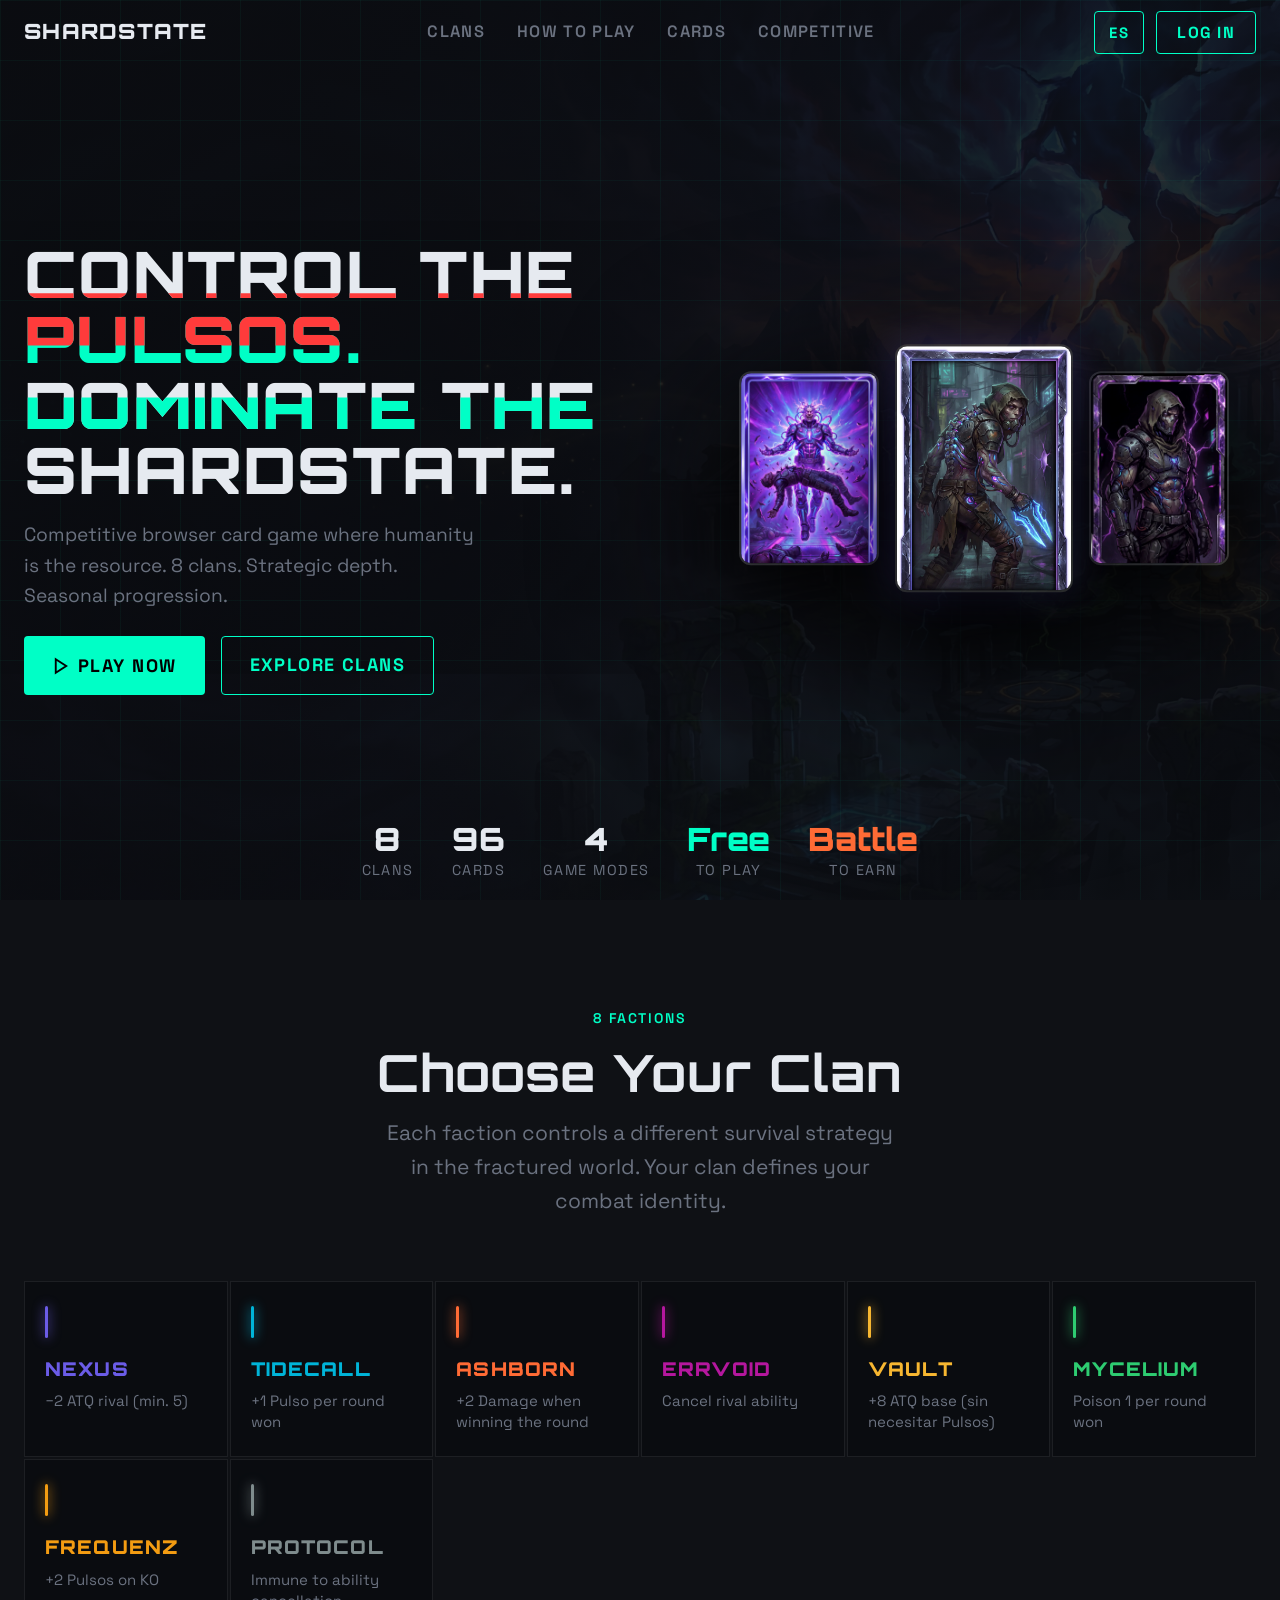
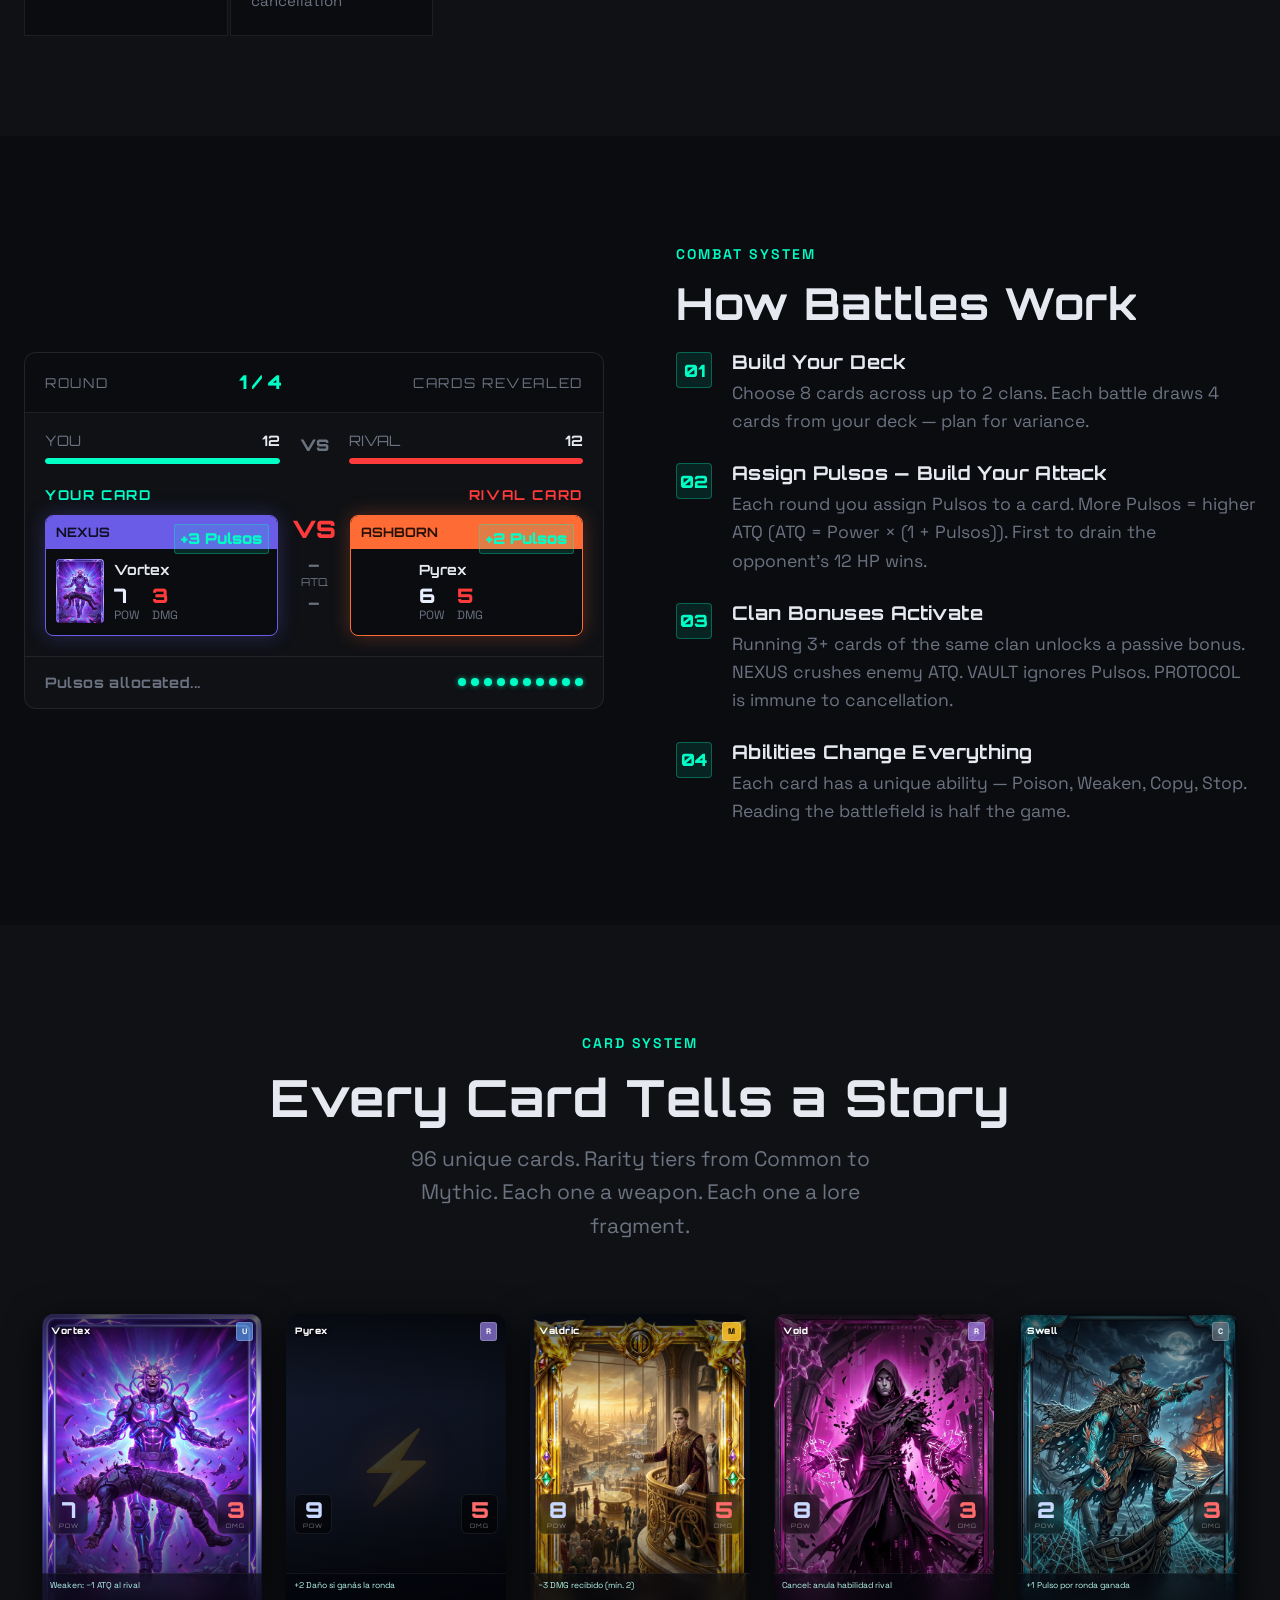
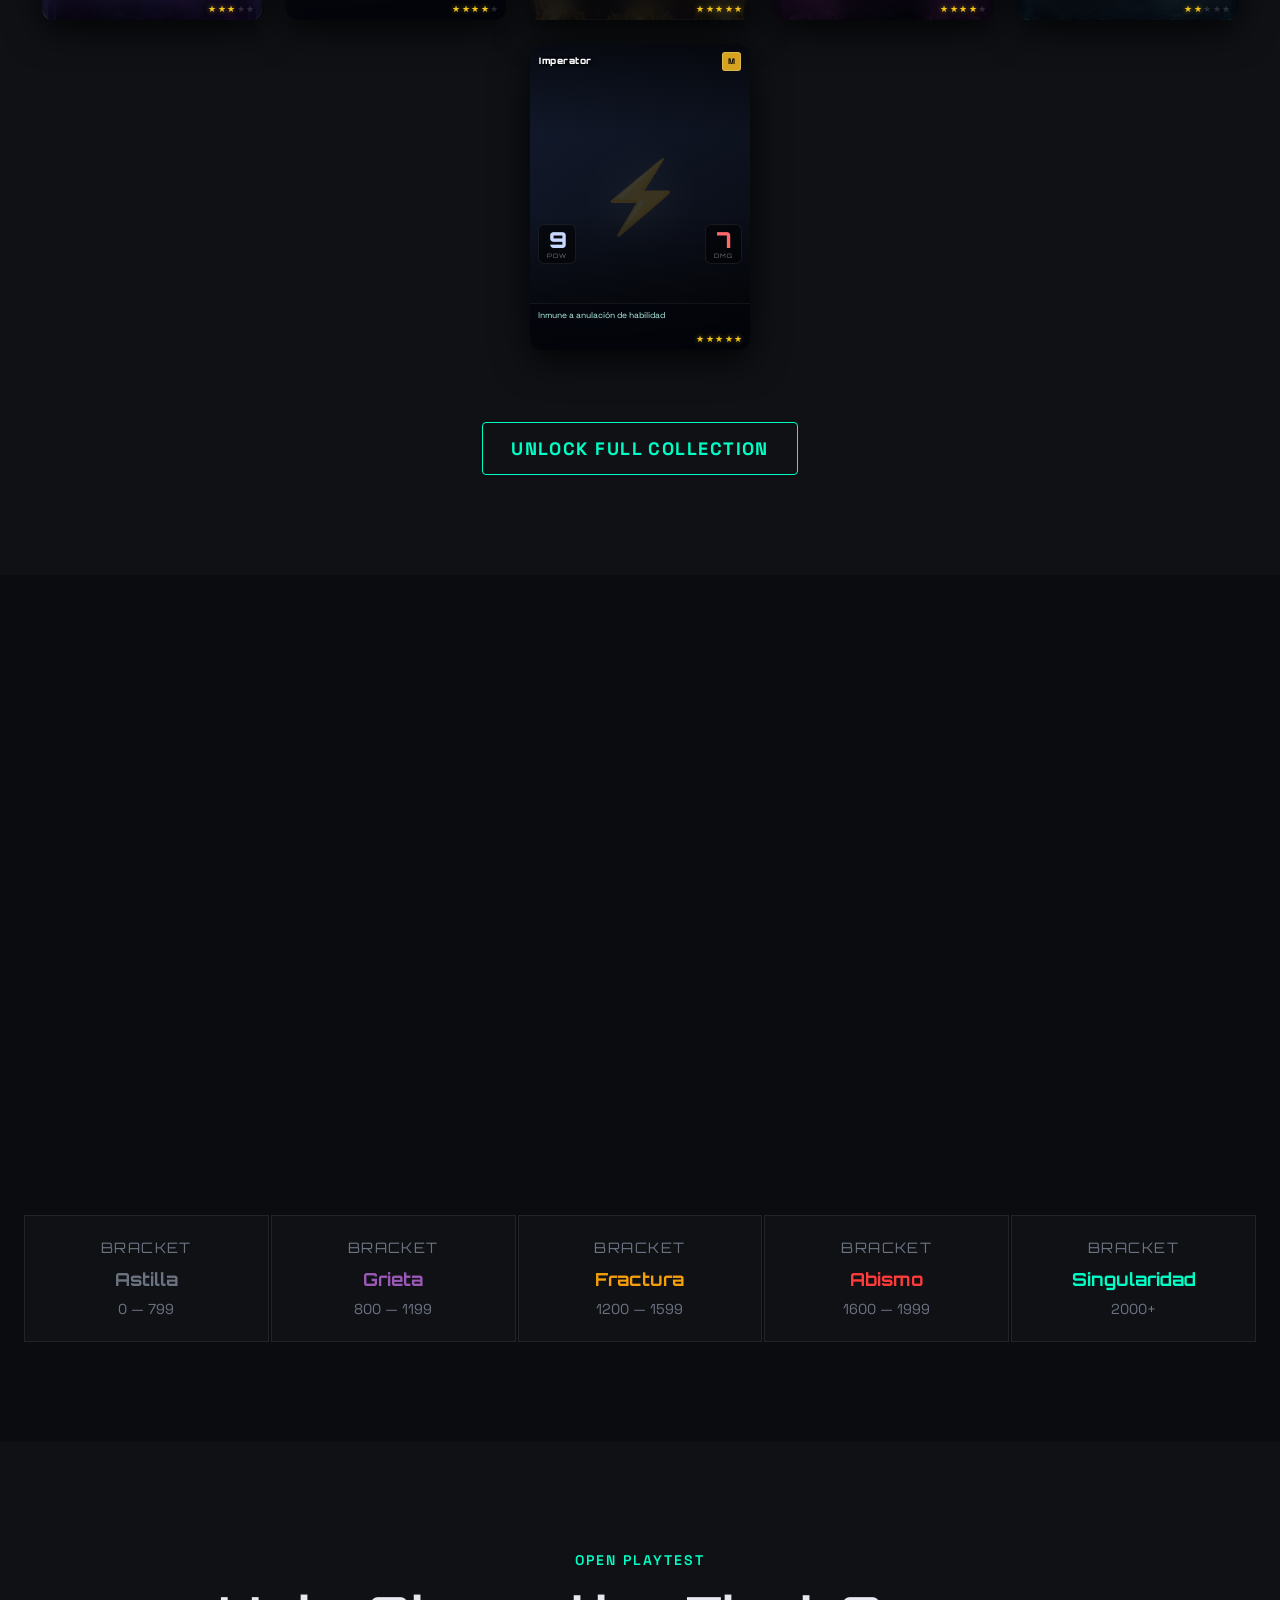
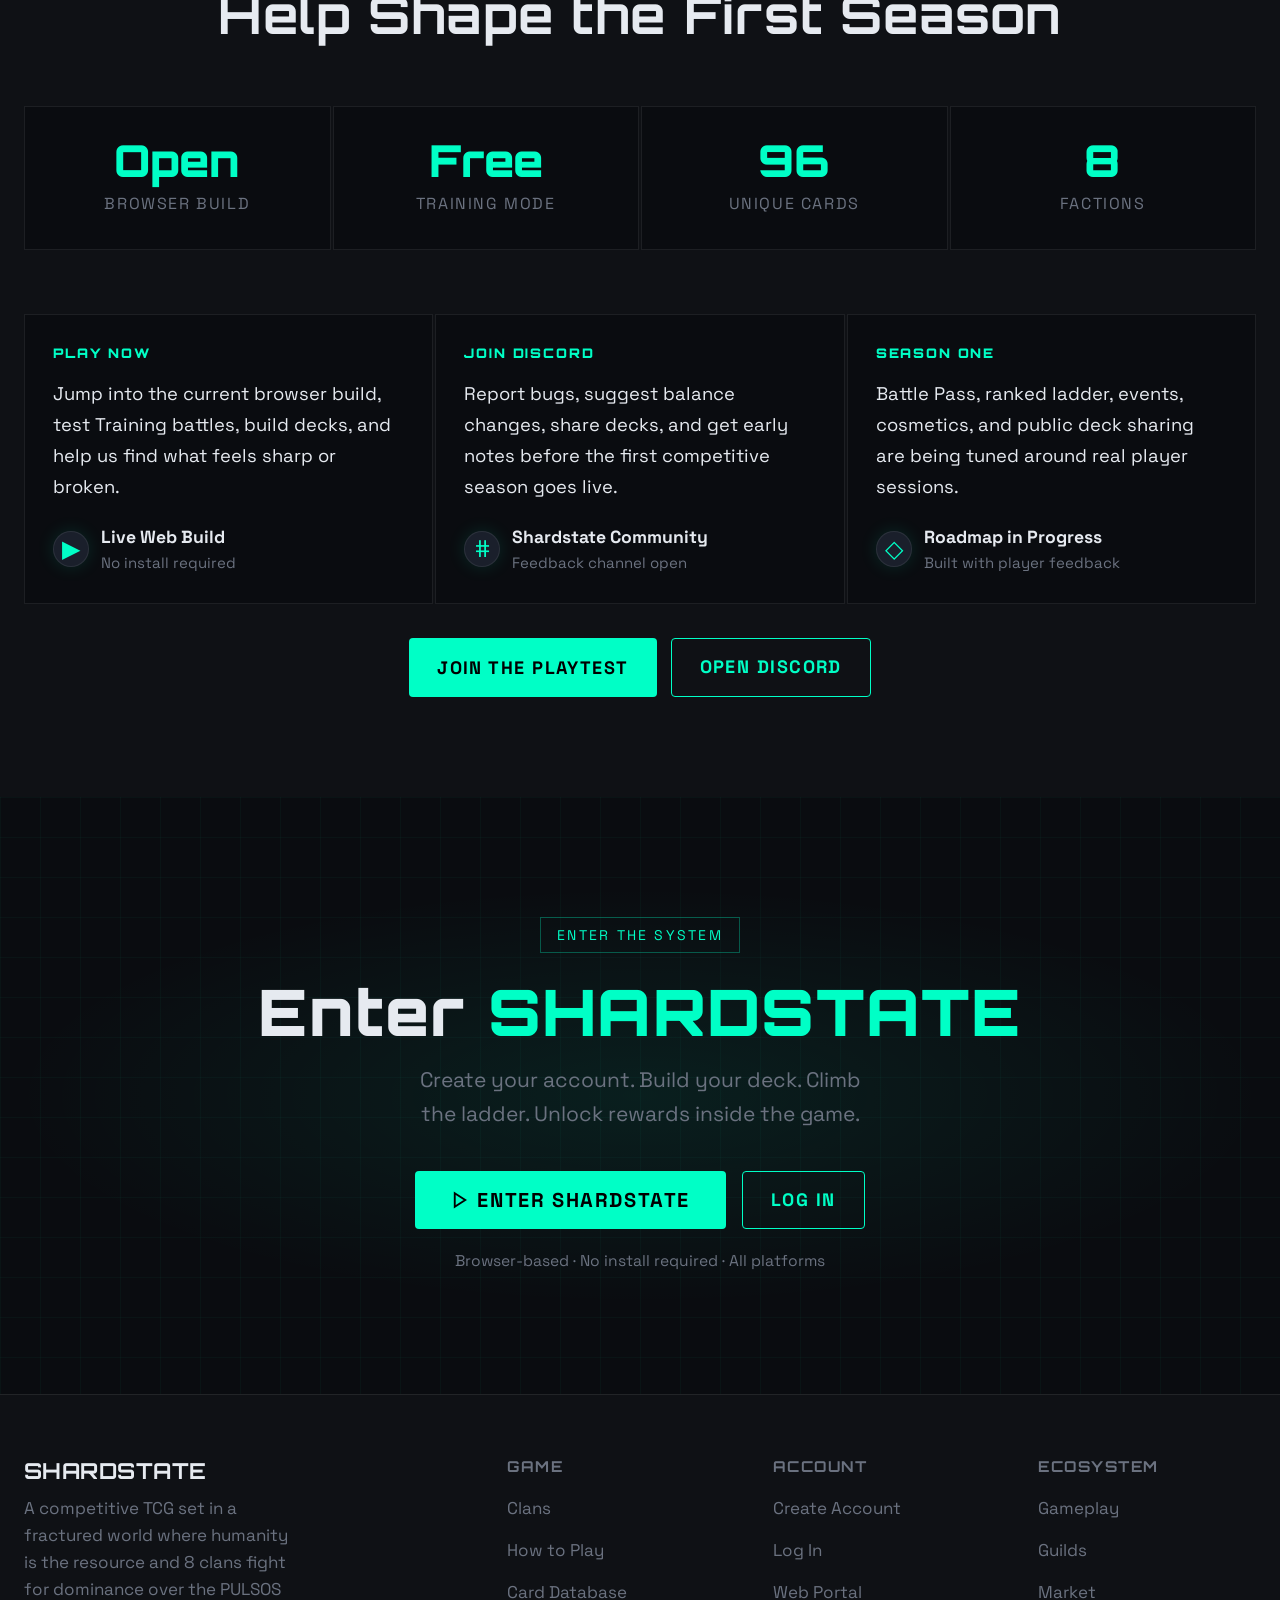
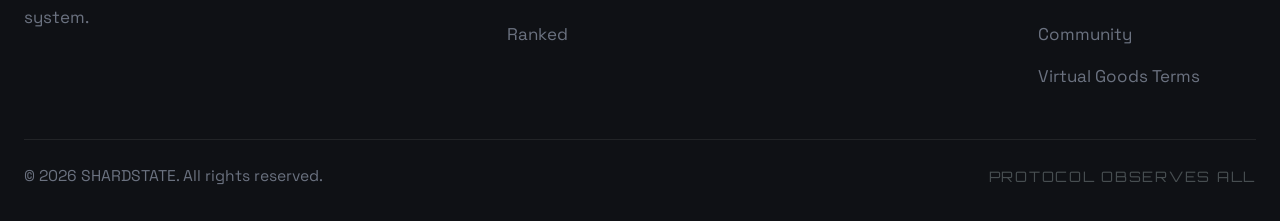
==== commit 09b40e8b: "Fix PULSOS vial sprite: use complete-v5 art (was cropped at top) pulse-vial-*-crop-v3.png is physica" ====
--- a/index.html
+++ b/index.html
@@ -872,7 +872,7 @@
 </div>
 
 <script src="js/config.js"></script>
-<script src="js/sb.js?v=91"></script>
+<script src="js/sb.js?v=92"></script>
 <script>
 // ── COMPREHENSIVE LANG SYSTEM ──────────────────────────────────
 const LANDING_I18N = {
